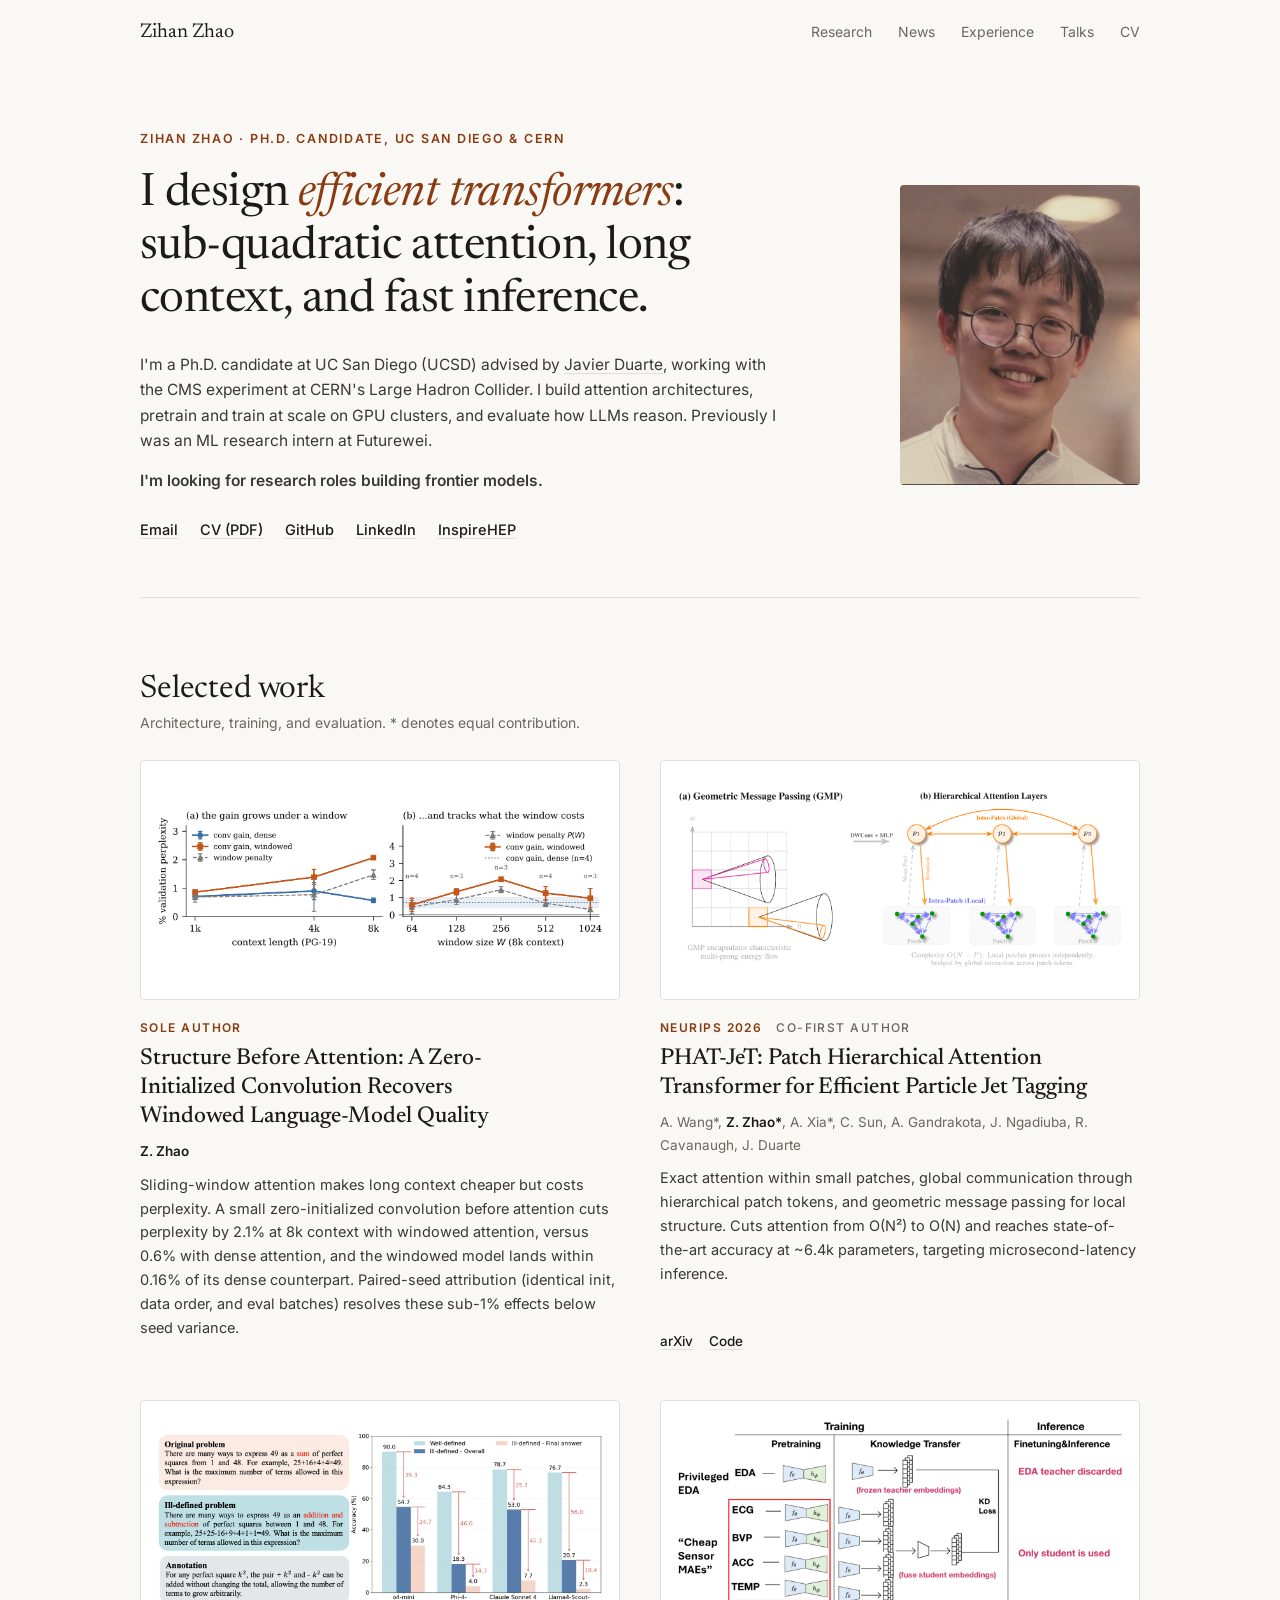
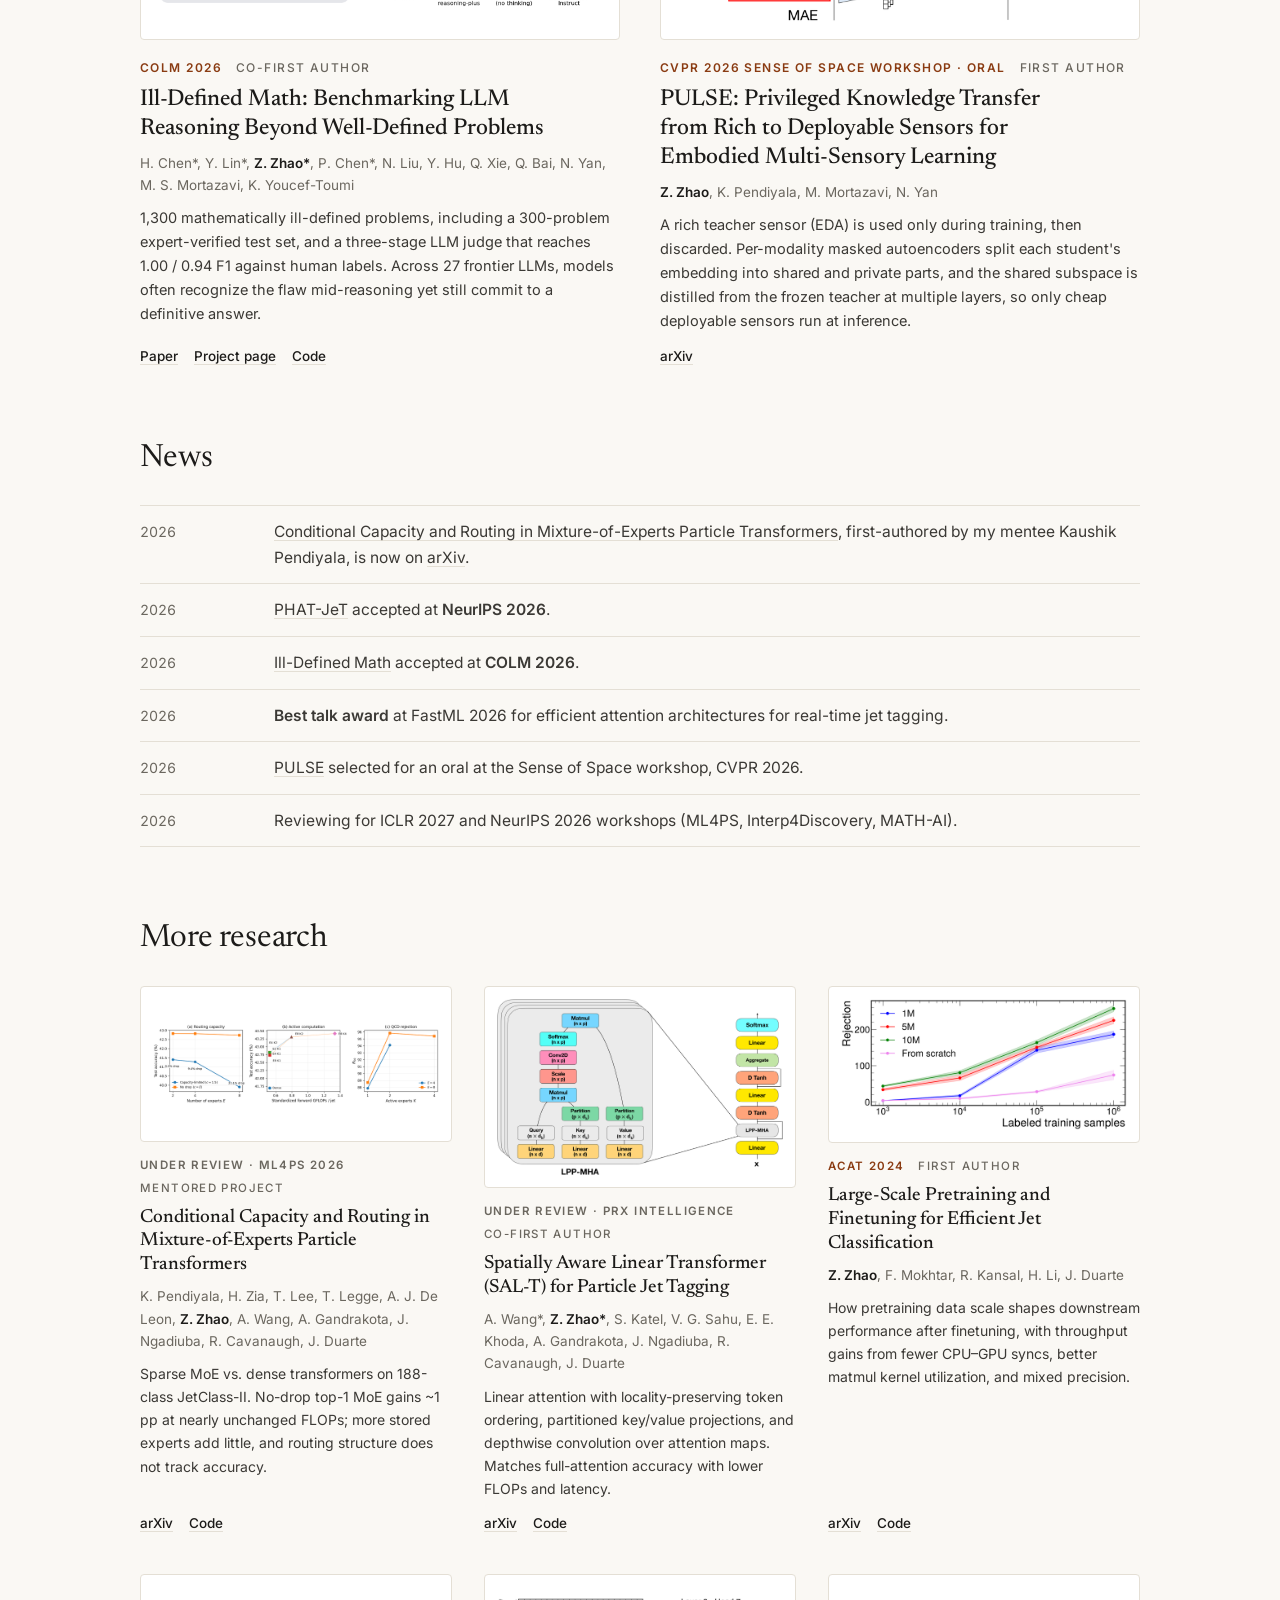
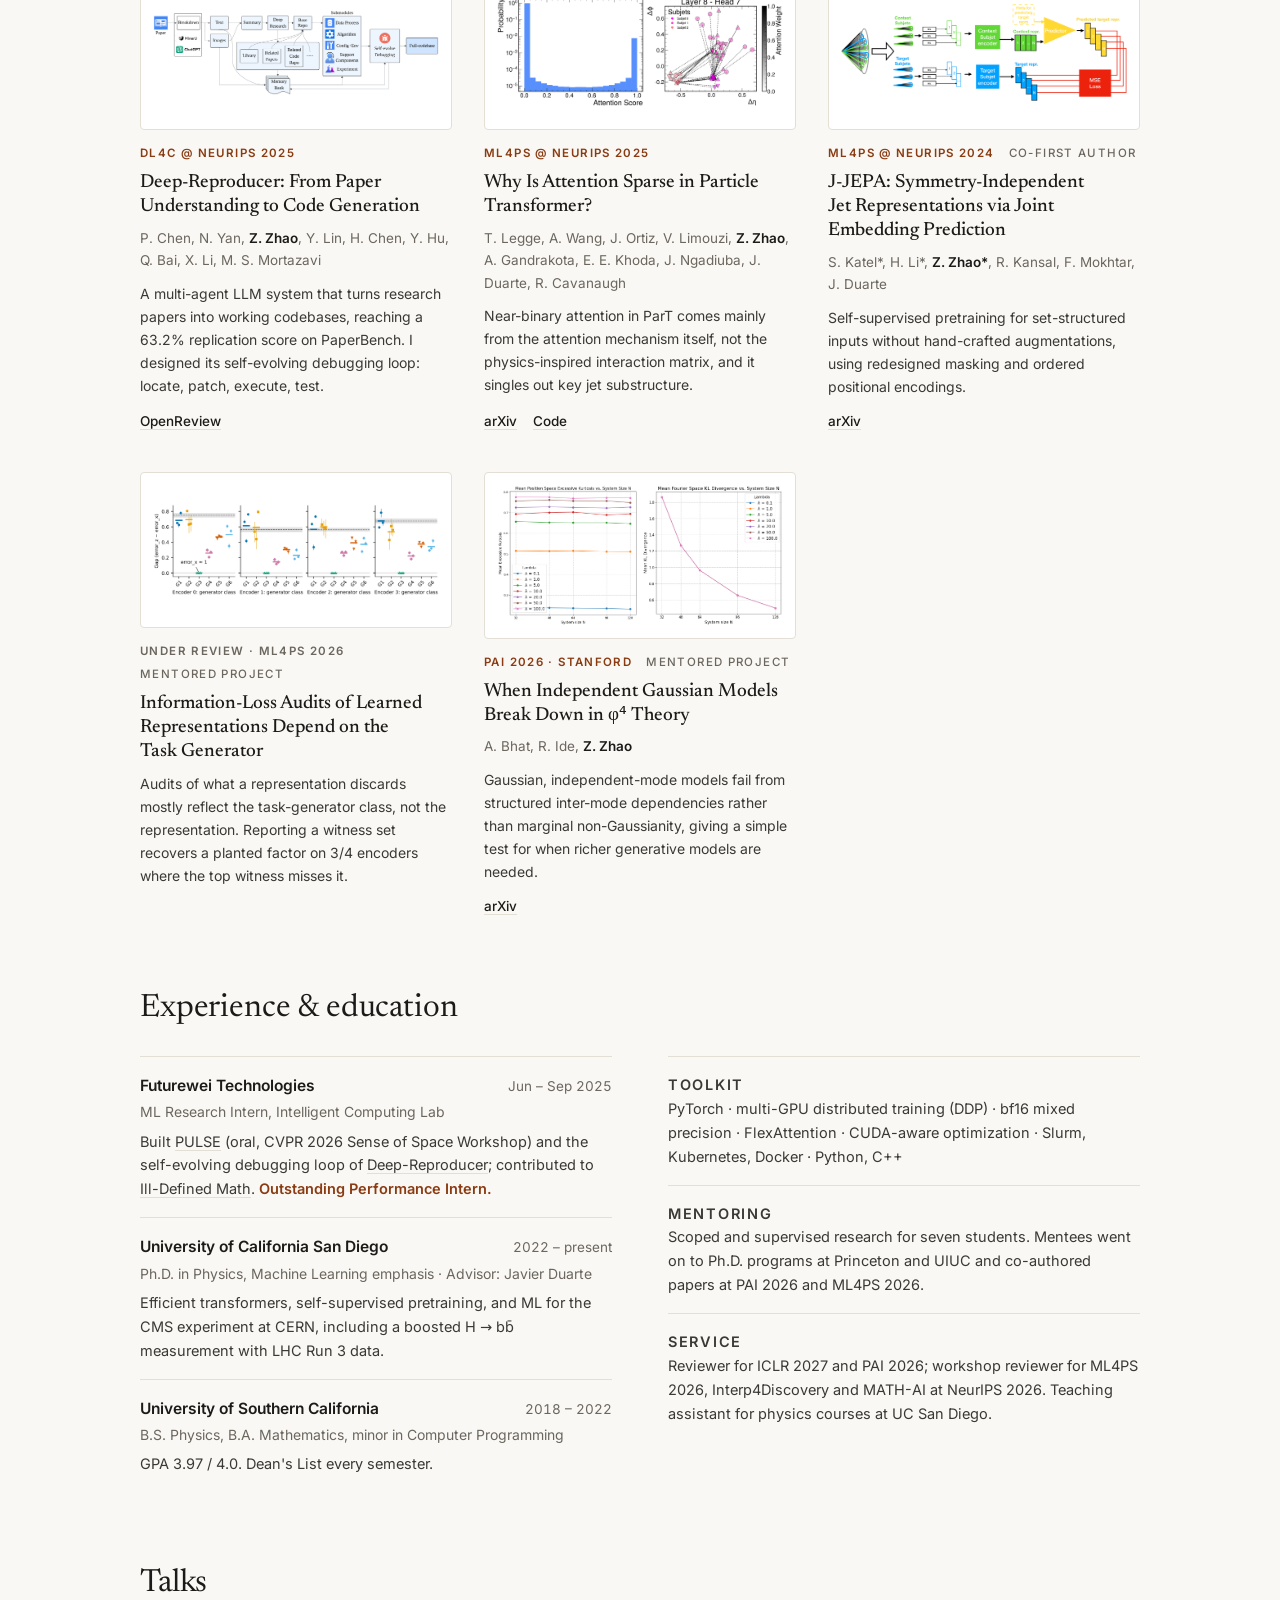
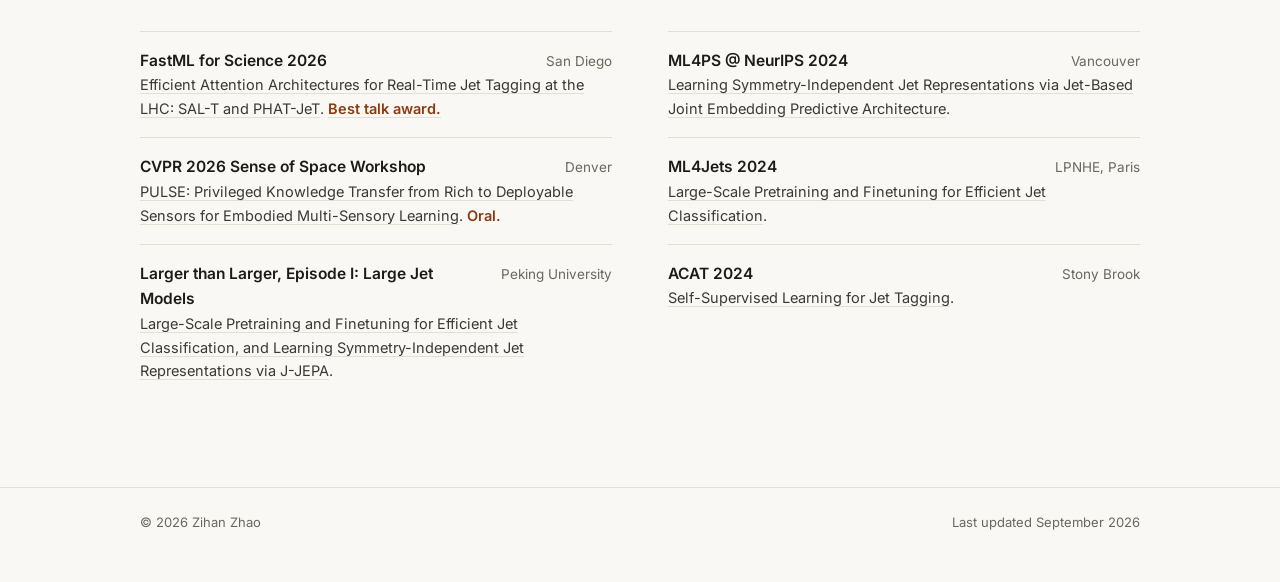
==== index.html @ b2d38137 "MoE paper: add arXiv 2610.02701, authors, code; add news item The MoE Particle Transformer paper is " ====
<!doctype html>
<html lang="en">
<head>
  <meta charset="utf-8">
  <meta name="viewport" content="width=device-width, initial-scale=1">
  <title>Zihan Zhao · UC San Diego (UCSD) · Efficient Transformers</title>
  <meta name="description" content="Zihan Zhao, Ph.D. candidate at UC San Diego (UCSD) and CERN, designs efficient transformers: sub-quadratic attention, long-context language models, and fast inference.">
  <meta name="author" content="Zihan Zhao">
  <link rel="canonical" href="https://javierzhao.github.io/">
  <meta property="og:type" content="profile">
  <meta property="og:url" content="https://javierzhao.github.io/">
  <meta property="og:image" content="https://javierzhao.github.io/assets/img/photo.jpg">
  <meta property="og:title" content="Zihan Zhao · UC San Diego (UCSD) · Efficient Transformers">
  <meta property="og:description" content="Ph.D. candidate at UC San Diego and CERN. Sub-quadratic attention, long-context language modeling, latency-aware inference, and LLM evaluation.">
  <meta name="theme-color" content="#faf8f4">
  <link rel="icon" href="favicon.svg" type="image/svg+xml">
  <link rel="preload" href="assets/fonts/newsreader-normal-400-latin.woff2" as="font" type="font/woff2" crossorigin>
  <link rel="preload" href="assets/fonts/inter-normal-400-latin.woff2" as="font" type="font/woff2" crossorigin>
  <link rel="stylesheet" href="assets/css/style.css">
  <script type="application/ld+json">
  {
    "@context": "https://schema.org",
    "@type": "Person",
    "name": "Zihan Zhao",
    "url": "https://javierzhao.github.io/",
    "image": "https://javierzhao.github.io/assets/img/photo.jpg",
    "jobTitle": "Ph.D. Candidate",
    "affiliation": [{"@type": "CollegeOrUniversity", "name": "University of California San Diego", "alternateName": "UCSD"}, {"@type": "Organization", "name": "CERN"}],
    "alumniOf": {"@type": "CollegeOrUniversity", "name": "University of Southern California"},
    "email": "mailto:zihanzhao0117@gmail.com",
    "knowsAbout": ["Efficient transformers", "Sub-quadratic attention", "Long-context language models", "Mixture of experts", "LLM evaluation", "Self-supervised learning"],
    "sameAs": ["https://scholar.google.com/citations?user=tXQZ5MwAAAAJ", "https://github.com/JavierZhao", "https://www.linkedin.com/in/zihan-zhao-194b83223/", "https://inspirehep.net/authors/2860295"]
  }
  </script>
</head>
<body>

<header class="nav">
  <div class="wrap">
    <a class="brand" href="#top">Zihan Zhao</a>
    <nav aria-label="Sections">
      <ul>
        <li><a href="#research">Research</a></li>
        <li class="optional"><a href="#news">News</a></li>
        <li class="optional"><a href="#experience">Experience</a></li>
        <li><a href="#talks">Talks</a></li>
        <li><a href="assets/Zihan_Zhao_CV.pdf">CV</a></li>
      </ul>
    </nav>
  </div>
</header>

<main id="top" class="wrap">

  <section class="hero">
    <div>
      <h1 class="kicker">Zihan Zhao · Ph.D. Candidate, UC San Diego &amp; CERN</h1>
      <p class="thesis">I design <em>efficient transformers</em>: sub-quadratic attention, long context, and fast inference.</p>
      <p>I'm a Ph.D. candidate at UC San Diego (UCSD) advised by <a href="https://jduarte.physics.ucsd.edu/">Javier Duarte</a>, working with the CMS experiment at CERN's Large Hadron Collider. I build attention architectures, pretrain and train at scale on GPU clusters, and evaluate how LLMs reason. Previously I was an ML research intern at Futurewei.</p>
      <p><strong>I'm looking for research roles building frontier models.</strong></p>
      <div class="links">
        <a href="mailto:zihanzhao0117@gmail.com">Email</a>
        <a href="assets/Zihan_Zhao_CV.pdf">CV (PDF)</a>
        <a href="https://github.com/JavierZhao">GitHub</a>
        <a href="https://www.linkedin.com/in/zihan-zhao-194b83223/">LinkedIn</a>
        <a href="https://inspirehep.net/authors/2860295">InspireHEP</a>
      </div>
    </div>
    <div class="photo">ZZ<img src="assets/img/photo.jpg" alt="Zihan Zhao" width="240" height="300" onerror="this.remove()"></div>
  </section>

  <section id="research">
    <h2>Selected work<small>Architecture, training, and evaluation. * denotes equal contribution.</small></h2>
    <div class="grid grid--2">

      <article class="card" id="lclm">
        <div class="fig"><img src="assets/figs/lclm.png" alt="Two panels: the convolution's perplexity gain grows with context length under windowed attention, and tracks the window penalty across window sizes at 8k context." loading="lazy"></div>
        <div class="meta"><span class="venue">Sole author</span></div>
        <h3>Structure Before Attention: A Zero-Initialized Convolution Recovers Windowed Language-Model Quality</h3>
        <p class="authors"><b>Z. Zhao</b></p>
        <p class="sum">Sliding-window attention makes long context cheaper but costs perplexity. A small zero-initialized convolution before attention cuts perplexity by 2.1% at 8k context with windowed attention, versus 0.6% with dense attention, and the windowed model lands within 0.16% of its dense counterpart. Paired-seed attribution (identical init, data order, and eval batches) resolves these sub-1% effects below seed variance.</p>
      </article>

      <article class="card" id="phatjet">
        <div class="fig"><img src="assets/figs/phatjet.png" alt="PHAT-JeT: geometric message passing on the detector grid, and hierarchical attention with local attention inside patches and global attention across patch tokens." loading="lazy"></div>
        <div class="meta"><span class="venue">NeurIPS 2026</span><span class="role">Co-first author</span></div>
        <h3><a href="https://arxiv.org/abs/2605.21789">PHAT-JeT: Patch Hierarchical Attention Transformer for Efficient Particle Jet Tagging</a></h3>
        <p class="authors">A. Wang*, <b>Z. Zhao*</b>, A. Xia*, C. Sun, A. Gandrakota, J. Ngadiuba, R. Cavanaugh, J. Duarte</p>
        <p class="sum">Exact attention within small patches, global communication through hierarchical patch tokens, and geometric message passing for local structure. Cuts attention from O(N²) to O(N) and reaches state-of-the-art accuracy at ~6.4k parameters, targeting microsecond-latency inference.</p>
        <div class="plinks"><a href="https://arxiv.org/abs/2605.21789">arXiv</a><a href="https://github.com/aaronw5/PHAT-JeT">Code</a></div>
      </article>

      <article class="card" id="idm">
        <div class="fig"><img src="assets/figs/idm.png" alt="Example ill-defined problem next to a bar chart showing accuracy drops from well-defined to ill-defined problems for four LLMs." loading="lazy"></div>
        <div class="meta"><span class="venue">COLM 2026</span><span class="role">Co-first author</span></div>
        <h3><a href="https://openreview.net/forum?id=qgZtkgTwrJ">Ill-Defined Math: Benchmarking LLM Reasoning Beyond Well-Defined Problems</a></h3>
        <p class="authors">H. Chen*, Y. Lin*, <b>Z. Zhao*</b>, P. Chen*, N. Liu, Y. Hu, Q. Xie, Q. Bai, N. Yan, M. S. Mortazavi, K. Youcef-Toumi</p>
        <p class="sum">1,300 mathematically ill-defined problems, including a 300-problem expert-verified test set, and a three-stage LLM judge that reaches 1.00 / 0.94 F1 against human labels. Across 27 frontier LLMs, models often recognize the flaw mid-reasoning yet still commit to a definitive answer.</p>
        <div class="plinks"><a href="https://openreview.net/forum?id=qgZtkgTwrJ">Paper</a><a href="https://idmath.github.io">Project page</a><a href="https://github.com/IDMath/IDM">Code</a></div>
      </article>

      <article class="card" id="pulse">
        <div class="fig"><img src="assets/figs/pulse.png" alt="PULSE framework: a privileged EDA teacher is used during pretraining and knowledge transfer, then discarded so only cheap sensor students run at inference." loading="lazy"></div>
        <div class="meta"><span class="venue">CVPR 2026 Sense of Space Workshop · Oral</span><span class="role">First author</span></div>
        <h3><a href="https://arxiv.org/abs/2510.24058">PULSE: Privileged Knowledge Transfer from Rich to Deployable Sensors for Embodied Multi-Sensory Learning</a></h3>
        <p class="authors"><b>Z. Zhao</b>, K. Pendiyala, M. Mortazavi, N. Yan</p>
        <p class="sum">A rich teacher sensor (EDA) is used only during training, then discarded. Per-modality masked autoencoders split each student's embedding into shared and private parts, and the shared subspace is distilled from the frozen teacher at multiple layers, so only cheap deployable sensors run at inference.</p>
        <div class="plinks"><a href="https://arxiv.org/abs/2510.24058">arXiv</a></div>
      </article>

    </div>
  </section>

  <section id="news">
    <h2>News</h2>
    <ul class="news">
      <li><time>2026</time><span><a href="#moe">Conditional Capacity and Routing in Mixture-of-Experts Particle Transformers</a>, first-authored by my mentee Kaushik Pendiyala, is now on <a href="https://arxiv.org/abs/2610.02701">arXiv</a>.</span></li>
      <li><time>2026</time><span><a href="#phatjet">PHAT-JeT</a> accepted at <strong>NeurIPS 2026</strong>.</span></li>
      <li><time>2026</time><span><a href="#idm">Ill-Defined Math</a> accepted at <strong>COLM 2026</strong>.</span></li>
      <li><time>2026</time><span><strong>Best talk award</strong> at FastML 2026 for efficient attention architectures for real-time jet tagging.</span></li>
      <li><time>2026</time><span><a href="#pulse">PULSE</a> selected for an oral at the Sense of Space workshop, CVPR 2026.</span></li>
      <li><time>2026</time><span>Reviewing for ICLR 2027 and NeurIPS 2026 workshops (ML4PS, Interp4Discovery, MATH-AI).</span></li>
    </ul>
  </section>

  <section id="more">
    <h2>More research</h2>
    <div class="grid grid--3">

      <article class="card" id="moe">
        <div class="fig"><img src="assets/figs/moe.png" alt="Three panels: accuracy vs number of experts under capacity limits, accuracy vs forward GFLOPs, and QCD rejection vs active experts." loading="lazy"></div>
        <div class="meta"><span class="venue venue--review">Under review · ML4PS 2026</span><span class="role">Mentored project</span></div>
        <h3><a href="https://arxiv.org/abs/2610.02701">Conditional Capacity and Routing in Mixture-of-Experts Particle Transformers</a></h3>
        <p class="authors">K. Pendiyala, H. Zia, T. Lee, T. Legge, A. J. De Leon, <b>Z. Zhao</b>, A. Wang, A. Gandrakota, J. Ngadiuba, R. Cavanaugh, J. Duarte</p>
        <p class="sum">Sparse MoE vs. dense transformers on 188-class JetClass-II. No-drop top-1 MoE gains ~1 pp at nearly unchanged FLOPs; more stored experts add little, and routing structure does not track accuracy.</p>
        <div class="plinks"><a href="https://arxiv.org/abs/2610.02701">arXiv</a><a href="https://github.com/kpendiyala/MPT">Code</a></div>
      </article>

      <article class="card" id="salt">
        <div class="fig"><img src="assets/figs/salt.png" alt="SAL-T architecture: the LPP-MHA attention module with partitioned key and value projections and a convolution over attention scores, inside the full model stack." loading="lazy"></div>
        <div class="meta"><span class="venue venue--review">Under review · PRX Intelligence</span><span class="role">Co-first author</span></div>
        <h3><a href="https://arxiv.org/abs/2510.23641">Spatially Aware Linear Transformer (SAL-T) for Particle Jet Tagging</a></h3>
        <p class="authors">A. Wang*, <b>Z. Zhao*</b>, S. Katel, V. G. Sahu, E. E. Khoda, A. Gandrakota, J. Ngadiuba, R. Cavanaugh, J. Duarte</p>
        <p class="sum">Linear attention with locality-preserving token ordering, partitioned key/value projections, and depthwise convolution over attention maps. Matches full-attention accuracy with lower FLOPs and latency.</p>
        <div class="plinks"><a href="https://arxiv.org/abs/2510.23641">arXiv</a><a href="https://github.com/aaronw5/SAL-T4HEP">Code</a></div>
      </article>

      <article class="card" id="pretrain">
        <div class="fig"><img src="assets/figs/pretrain.png" alt="Background rejection vs number of labeled training samples for models pretrained on 1M, 5M and 10M jets versus training from scratch." loading="lazy"></div>
        <div class="meta"><span class="venue">ACAT 2024</span><span class="role">First author</span></div>
        <h3><a href="https://arxiv.org/abs/2408.09343">Large-Scale Pretraining and Finetuning for Efficient Jet Classification</a></h3>
        <p class="authors"><b>Z. Zhao</b>, F. Mokhtar, R. Kansal, H. Li, J. Duarte</p>
        <p class="sum">How pretraining data scale shapes downstream performance after finetuning, with throughput gains from fewer CPU–GPU syncs, better matmul kernel utilization, and mixed precision.</p>
        <div class="plinks"><a href="https://arxiv.org/abs/2408.09343">arXiv</a><a href="https://github.com/JavierZhao/JetCLR/tree/JetClass">Code</a></div>
      </article>

      <article class="card" id="deeprepro">
        <div class="fig"><img src="assets/figs/deeprepro.png" alt="Deep-Reproducer pipeline: paper breakdown, deep research over text, images, papers and code repos, a memory bank, modular code generation, and self-evolving debugging." loading="lazy"></div>
        <div class="meta"><span class="venue">DL4C @ NeurIPS 2025</span></div>
        <h3><a href="https://openreview.net/forum?id=zw2DpSxnXn">Deep-Reproducer: From Paper Understanding to Code Generation</a></h3>
        <p class="authors">P. Chen, N. Yan, <b>Z. Zhao</b>, Y. Lin, H. Chen, Y. Hu, Q. Bai, X. Li, M. S. Mortazavi</p>
        <p class="sum">A multi-agent LLM system that turns research papers into working codebases, reaching a 63.2% replication score on PaperBench. I designed its self-evolving debugging loop: locate, patch, execute, test.</p>
        <div class="plinks"><a href="https://openreview.net/forum?id=zw2DpSxnXn">OpenReview</a></div>
      </article>

      <article class="card" id="sparse">
        <div class="fig"><img src="assets/figs/sparse.png" alt="Histogram of Particle Transformer attention scores concentrated near 0 and 1, and an attention map in the eta-phi plane." loading="lazy"></div>
        <div class="meta"><span class="venue">ML4PS @ NeurIPS 2025</span></div>
        <h3><a href="https://arxiv.org/abs/2512.00210">Why Is Attention Sparse in Particle Transformer?</a></h3>
        <p class="authors">T. Legge, A. Wang, J. Ortiz, V. Limouzi, <b>Z. Zhao</b>, A. Gandrakota, E. E. Khoda, J. Ngadiuba, J. Duarte, R. Cavanaugh</p>
        <p class="sum">Near-binary attention in ParT comes mainly from the attention mechanism itself, not the physics-inspired interaction matrix, and it singles out key jet substructure.</p>
        <div class="plinks"><a href="https://arxiv.org/abs/2512.00210">arXiv</a><a href="https://github.com/aaronw5/Interpreting-Particle-Transformers">Code</a></div>
      </article>

      <article class="card" id="jjepa">
        <div class="fig"><img src="assets/figs/jjepa.png" alt="J-JEPA architecture: context and target subjets, a context encoder and target encoder, and a predictor trained with an MSE loss in representation space." loading="lazy"></div>
        <div class="meta"><span class="venue">ML4PS @ NeurIPS 2024</span><span class="role">Co-first author</span></div>
        <h3><a href="https://arxiv.org/abs/2412.05333">J-JEPA: Symmetry-Independent Jet Representations via Joint Embedding Prediction</a></h3>
        <p class="authors">S. Katel*, H. Li*, <b>Z. Zhao*</b>, R. Kansal, F. Mokhtar, J. Duarte</p>
        <p class="sum">Self-supervised pretraining for set-structured inputs without hand-crafted augmentations, using redesigned masking and ordered positional encodings.</p>
        <div class="plinks"><a href="https://arxiv.org/abs/2412.05333">arXiv</a></div>
      </article>

      <article class="card" id="audit">
        <div class="fig"><img src="assets/figs/audit.png" alt="Gap between representation and raw-input error by task-generator class, for four encoders." loading="lazy"></div>
        <div class="meta"><span class="venue venue--review">Under review · ML4PS 2026</span><span class="role">Mentored project</span></div>
        <h3>Information-Loss Audits of Learned Representations Depend on the Task Generator</h3>
        <p class="sum">Audits of what a representation discards mostly reflect the task-generator class, not the representation. Reporting a witness set recovers a planted factor on 3/4 encoders where the top witness misses it.</p>
      </article>

      <article class="card" id="phi4">
        <div class="fig"><img src="assets/figs/phi4.png" alt="Position-space kurtosis and Fourier-space KL divergence versus system size for several coupling strengths." loading="lazy"></div>
        <div class="meta"><span class="venue">PAI 2026 · Stanford</span><span class="role">Mentored project</span></div>
        <h3><a href="https://arxiv.org/abs/2605.01145">When Independent Gaussian Models Break Down in φ⁴ Theory</a></h3>
        <p class="authors">A. Bhat, R. Ide, <b>Z. Zhao</b></p>
        <p class="sum">Gaussian, independent-mode models fail from structured inter-mode dependencies rather than marginal non-Gaussianity, giving a simple test for when richer generative models are needed.</p>
        <div class="plinks"><a href="https://arxiv.org/abs/2605.01145">arXiv</a></div>
      </article>

    </div>
  </section>

  <section id="experience">
    <h2>Experience &amp; education</h2>
    <div class="cols">
      <div>
        <div class="entry">
          <div class="head"><h4>Futurewei Technologies</h4><span class="when">Jun – Sep 2025</span></div>
          <div class="sub">ML Research Intern, Intelligent Computing Lab</div>
          <p>Built <a href="#pulse">PULSE</a> (oral, CVPR 2026 Sense of Space Workshop) and the self-evolving debugging loop of <a href="#deeprepro">Deep-Reproducer</a>; contributed to <a href="#idm">Ill-Defined Math</a>. <span class="award">Outstanding Performance Intern.</span></p>
        </div>
        <div class="entry">
          <div class="head"><h4>University of California San Diego</h4><span class="when">2022 – present</span></div>
          <div class="sub">Ph.D. in Physics, Machine Learning emphasis · Advisor: Javier Duarte</div>
          <p>Efficient transformers, self-supervised pretraining, and ML for the CMS experiment at CERN, including a boosted H → bb̄ measurement with LHC Run 3 data.</p>
        </div>
        <div class="entry">
          <div class="head"><h4>University of Southern California</h4><span class="when">2018 – 2022</span></div>
          <div class="sub">B.S. Physics, B.A. Mathematics, minor in Computer Programming</div>
          <p>GPA 3.97 / 4.0. Dean's List every semester.</p>
        </div>
      </div>
      <div>
        <div class="entry">
          <p class="subhead">Toolkit</p>
          <p>PyTorch · multi-GPU distributed training (DDP) · bf16 mixed precision · FlexAttention · CUDA-aware optimization · Slurm, Kubernetes, Docker · Python, C++</p>
        </div>
        <div class="entry">
          <p class="subhead">Mentoring</p>
          <p>Scoped and supervised research for seven students. Mentees went on to Ph.D. programs at Princeton and UIUC and co-authored papers at PAI 2026 and ML4PS 2026.</p>
        </div>
        <div class="entry">
          <p class="subhead">Service</p>
          <p>Reviewer for ICLR 2027 and PAI 2026; workshop reviewer for ML4PS 2026, Interp4Discovery and MATH-AI at NeurIPS 2026. Teaching assistant for physics courses at UC San Diego.</p>
        </div>
      </div>
    </div>
  </section>

  <section id="talks">
    <h2>Talks</h2>
    <div class="cols">
      <div>
        <div class="entry">
          <div class="head"><h4>FastML for Science 2026</h4><span class="when">San Diego</span></div>
          <p><a href="https://indico.cern.ch/event/1654479/contributions/7189014/">Efficient Attention Architectures for Real-Time Jet Tagging at the LHC: SAL-T and PHAT-JeT</a>. <a class="award" href="https://indico.cern.ch/event/1654479/contributions/7236005/attachments/3337338/5980142/FastML2026_Closing.pdf">Best talk award.</a></p>
        </div>
        <div class="entry">
          <div class="head"><h4>CVPR 2026 Sense of Space Workshop</h4><span class="when">Denver</span></div>
          <p><a href="https://sense-of-space.github.io/">PULSE: Privileged Knowledge Transfer from Rich to Deployable Sensors for Embodied Multi-Sensory Learning</a>. <span class="award">Oral.</span></p>
        </div>
        <div class="entry">
          <div class="head"><h4>Larger than Larger, Episode I: Large Jet Models</h4><span class="when">Peking University</span></div>
          <p><a href="https://indico.ihep.ac.cn/event/24761/contributions/177762/">Large-Scale Pretraining and Finetuning for Efficient Jet Classification, and Learning Symmetry-Independent Jet Representations via J-JEPA</a>.</p>
        </div>
      </div>
      <div>
        <div class="entry">
          <div class="head"><h4>ML4PS @ NeurIPS 2024</h4><span class="when">Vancouver</span></div>
          <p><a href="https://ml4physicalsciences.github.io/2024/">Learning Symmetry-Independent Jet Representations via Jet-Based Joint Embedding Predictive Architecture</a>.</p>
        </div>
        <div class="entry">
          <div class="head"><h4>ML4Jets 2024</h4><span class="when">LPNHE, Paris</span></div>
          <p><a href="https://indico.cern.ch/event/1386125/contributions/6139661/">Large-Scale Pretraining and Finetuning for Efficient Jet Classification</a>.</p>
        </div>
        <div class="entry">
          <div class="head"><h4>ACAT 2024</h4><span class="when">Stony Brook</span></div>
          <p><a href="https://indico.cern.ch/event/1330797/contributions/5796859/">Self-Supervised Learning for Jet Tagging</a>.</p>
        </div>
      </div>
    </div>
  </section>

</main>

<footer>
  <div class="wrap">
    <span>© 2026 Zihan Zhao</span>
    <span>Last updated September 2026</span>
  </div>
</footer>

<dialog class="lightbox" aria-label="Figure preview">
  <img alt="">
  <p></p>
</dialog>

<script>
  // Click a figure to view it full size; click anywhere or press Esc to close.
  const box = document.querySelector('dialog.lightbox');
  const boxImg = box.querySelector('img');
  const boxCap = box.querySelector('p');
  document.querySelectorAll('.fig img').forEach(img => {
    img.parentElement.addEventListener('click', () => {
      boxImg.src = img.src;
      boxImg.alt = img.alt;
      boxCap.textContent = img.closest('.card').querySelector('h3').textContent;
      box.showModal();
    });
  });
  box.addEventListener('click', () => box.close());
</script>
</body>
</html>
---- assets/css/style.css ----
@import url("../fonts/fonts.css");

:root {
  --paper: #faf8f4;
  --card: #ffffff;
  --ink: #1c1b19;
  --body: #3b3935;
  --muted: #6b675f;
  --line: #e4dfd5;
  --accent: #8a3b12;
  --serif: "Newsreader", Georgia, "Times New Roman", serif;
  --sans: "Inter", system-ui, -apple-system, "Segoe UI", sans-serif;
  --wrap: 1080px;
}

* { box-sizing: border-box; }
html { scroll-behavior: smooth; scroll-padding-top: 72px; }
body {
  margin: 0;
  background: var(--paper);
  color: var(--ink);
  font: 15.5px/1.65 var(--sans);
  -webkit-font-smoothing: antialiased;
  text-rendering: optimizeLegibility;
}
img { display: block; max-width: 100%; }
a {
  color: inherit;
  text-decoration: underline;
  text-decoration-color: var(--line);
  text-decoration-thickness: 1px;
  text-underline-offset: 3px;
  transition: color .15s, text-decoration-color .15s;
}
a:hover { color: var(--accent); text-decoration-color: var(--accent); }
:focus-visible { outline: 2px solid var(--accent); outline-offset: 3px; border-radius: 2px; }

.wrap { max-width: var(--wrap); margin: 0 auto; padding: 0 40px; }

/* Nav */
.nav {
  position: sticky; top: 0; z-index: 10;
  background: rgba(250, 248, 244, .9);
  backdrop-filter: saturate(1.2) blur(8px);
  -webkit-backdrop-filter: saturate(1.2) blur(8px);
  border-bottom: 1px solid transparent;
}
.nav .wrap { display: flex; justify-content: space-between; align-items: center; height: 64px; }
.nav .brand { font-family: var(--serif); font-size: 20px; text-decoration: none; }
.nav ul { display: flex; gap: 26px; list-style: none; margin: 0; padding: 0; font-size: 14px; }
.nav ul a { text-decoration: none; color: var(--muted); }
.nav ul a:hover { color: var(--accent); }

/* Hero */
.hero {
  display: grid; grid-template-columns: 1fr 240px; gap: 64px; align-items: center;
  padding: 64px 0 56px; border-bottom: 1px solid var(--line);
}
.kicker {
  font-size: 12.5px; font-weight: 600; letter-spacing: .14em; text-transform: uppercase;
  color: var(--accent); margin: 0 0 18px;
}
.hero .thesis {
  font-family: var(--serif); font-weight: 400; font-size: 46px; line-height: 1.16;
  letter-spacing: -.012em; margin: 0 0 24px; text-wrap: balance; color: var(--ink); max-width: none;
}
.hero .thesis em { color: var(--accent); }
.hero p { color: var(--body); max-width: 640px; margin: 0 0 14px; }
.links { display: flex; flex-wrap: wrap; gap: 8px 22px; margin-top: 24px; font-size: 14.5px; font-weight: 500; }
.photo {
  position: relative; width: 240px; aspect-ratio: 4 / 5; border-radius: 4px; overflow: hidden;
  background: linear-gradient(145deg, #ebe6dc, #d6cfc2);
  display: flex; align-items: center; justify-content: center;
  font-family: var(--serif); font-size: 56px; color: #a39b8d;
}
.photo img { position: absolute; inset: 0; width: 100%; height: 100%; object-fit: cover; }

/* Sections */
section { padding: 8px 0 0; }
h2 {
  font-family: var(--serif); font-weight: 400; font-size: 32px; line-height: 1.2;
  margin: 64px 0 28px; letter-spacing: -.005em;
}
h2 small {
  display: block; font-family: var(--sans); font-size: 14px; color: var(--muted);
  letter-spacing: 0; margin-top: 6px;
}

/* News */
.news { list-style: none; margin: 0; padding: 0; border-top: 1px solid var(--line); }
.news li {
  display: grid; grid-template-columns: 110px 1fr; gap: 24px;
  padding: 13px 0; border-bottom: 1px solid var(--line); color: var(--body);
}
.news time { color: var(--muted); font-size: 14px; font-variant-numeric: tabular-nums; padding-top: 1px; }

/* Cards */
.grid { display: grid; gap: 48px 40px; }
.grid--2 { grid-template-columns: repeat(2, 1fr); }
.grid--3 { grid-template-columns: repeat(3, 1fr); gap: 40px 32px; }

.card { display: flex; flex-direction: column; }
.fig {
  background: var(--card); border: 1px solid var(--line); border-radius: 4px;
  aspect-ratio: 2 / 1; padding: 16px;
  display: flex; align-items: center; justify-content: center;
  cursor: zoom-in; transition: border-color .15s, box-shadow .15s;
}
.fig:hover { border-color: #cfc7b8; box-shadow: 0 6px 24px -12px rgba(60, 45, 20, .25); }
.fig img { max-width: 100%; max-height: 100%; object-fit: contain; }
.fig--pending {
  cursor: default; color: var(--muted); font-size: 13px; letter-spacing: .08em; text-transform: uppercase;
  background: repeating-linear-gradient(135deg, #fff, #fff 10px, #fbf9f5 10px, #fbf9f5 20px);
}
.fig--pending:hover { border-color: var(--line); box-shadow: none; }

.meta {
  display: flex; flex-wrap: wrap; gap: 4px 14px; align-items: baseline;
  margin: 18px 0 8px; font-size: 12px; font-weight: 600; letter-spacing: .12em; text-transform: uppercase;
}
.venue { color: var(--accent); }
.venue--review { color: var(--muted); }
.role { color: var(--muted); font-weight: 500; }
.card h3 {
  font-family: var(--serif); font-weight: 500; font-size: 23px; line-height: 1.26;
  margin: 0 0 8px; text-wrap: balance;
}
.card h3 a { text-decoration: none; }
.card h3 a:hover { text-decoration: underline; text-decoration-color: var(--accent); }
.authors { font-size: 13.5px; color: var(--muted); margin: 0 0 10px; }
.authors b { color: var(--ink); font-weight: 600; }
.card p.sum { font-size: 14.5px; color: var(--body); margin: 0 0 12px; }
.card .plinks { display: flex; flex-wrap: wrap; gap: 4px 16px; font-size: 13.5px; font-weight: 500; margin-top: auto; }

.grid--3 .fig { padding: 12px; }
.grid--3 .meta { margin-top: 14px; font-size: 11.5px; }
.grid--3 h3 { font-size: 19px; text-wrap: pretty; }
.grid--3 p.sum { font-size: 14px; }

/* Two-column lists (experience, talks) */
.cols { display: grid; grid-template-columns: 1fr 1fr; gap: 0 56px; }
.entry { padding: 16px 0; border-top: 1px solid var(--line); }
.entry .head { display: flex; justify-content: space-between; gap: 16px; align-items: baseline; }
.entry h4 { font-size: 15.5px; font-weight: 600; margin: 0; }
.entry .when { font-size: 13.5px; color: var(--muted); white-space: nowrap; font-variant-numeric: tabular-nums; }
.entry .sub { color: var(--muted); font-size: 14px; margin: 2px 0 6px; }
.entry p { margin: 0; font-size: 14.5px; color: var(--body); }
.award { color: var(--accent); font-weight: 600; }
.subhead {
  font-size: 12px; font-weight: 600; letter-spacing: .12em; text-transform: uppercase; color: var(--muted);
  margin: 0 0 4px;
}

/* Footer */
footer { margin-top: 88px; border-top: 1px solid var(--line); }
footer .wrap { display: flex; justify-content: space-between; gap: 16px; padding-top: 24px; padding-bottom: 48px; font-size: 13px; color: var(--muted); }

/* Lightbox */
dialog.lightbox {
  border: 0; padding: 0; background: transparent; max-width: min(1400px, 94vw); max-height: 92vh;
}
dialog.lightbox:focus, dialog.lightbox:focus-visible { outline: none; }
dialog.lightbox::backdrop { background: rgba(28, 27, 25, .82); }
dialog.lightbox img { max-height: 84vh; width: auto; background: #fff; border-radius: 4px; padding: 16px; margin: 0 auto; }
dialog.lightbox p { color: #eee; text-align: center; font-size: 14px; margin: 12px 0 0; }

/* Responsive */
@media (max-width: 900px) {
  .grid--3 { grid-template-columns: repeat(2, 1fr); }
  .hero { grid-template-columns: 1fr 180px; gap: 40px; }
  .photo { width: 180px; }
  .hero .thesis { font-size: 38px; }
}
@media (max-width: 680px) {
  .wrap { padding: 0 20px; }
  .nav ul { gap: 16px; font-size: 13.5px; }
  .nav ul li.optional { display: none; }
  .hero { grid-template-columns: 1fr; gap: 28px; padding: 36px 0 44px; }
  .hero .photo { order: -1; width: 128px; }
  .hero .thesis { font-size: 31px; }
  h2 { font-size: 27px; margin-top: 52px; }
  .grid--2, .grid--3, .cols { grid-template-columns: 1fr; }
  .grid--2 { gap: 44px; }
  .news li { grid-template-columns: 1fr; gap: 2px; }
  footer .wrap { flex-direction: column; }
}
@media (prefers-reduced-motion: reduce) {
  html { scroll-behavior: auto; }
  * { transition: none !important; }
}
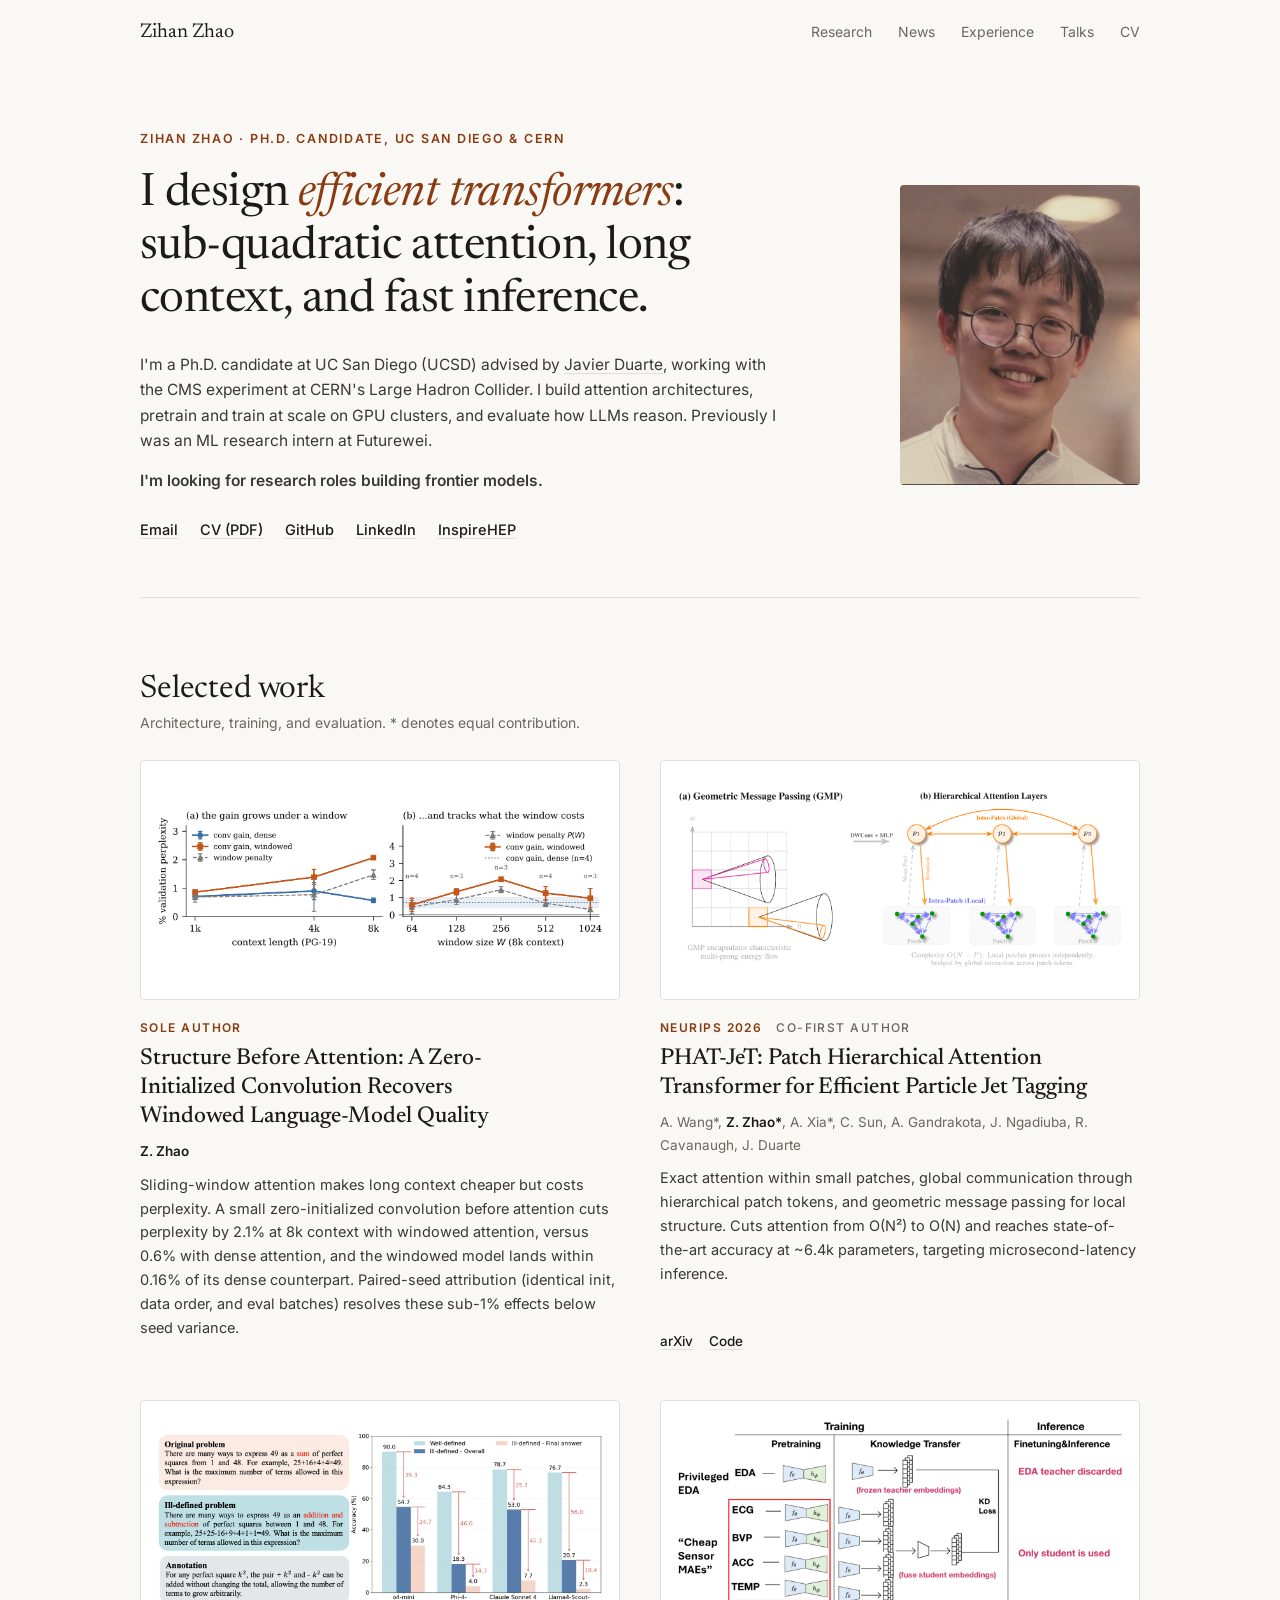
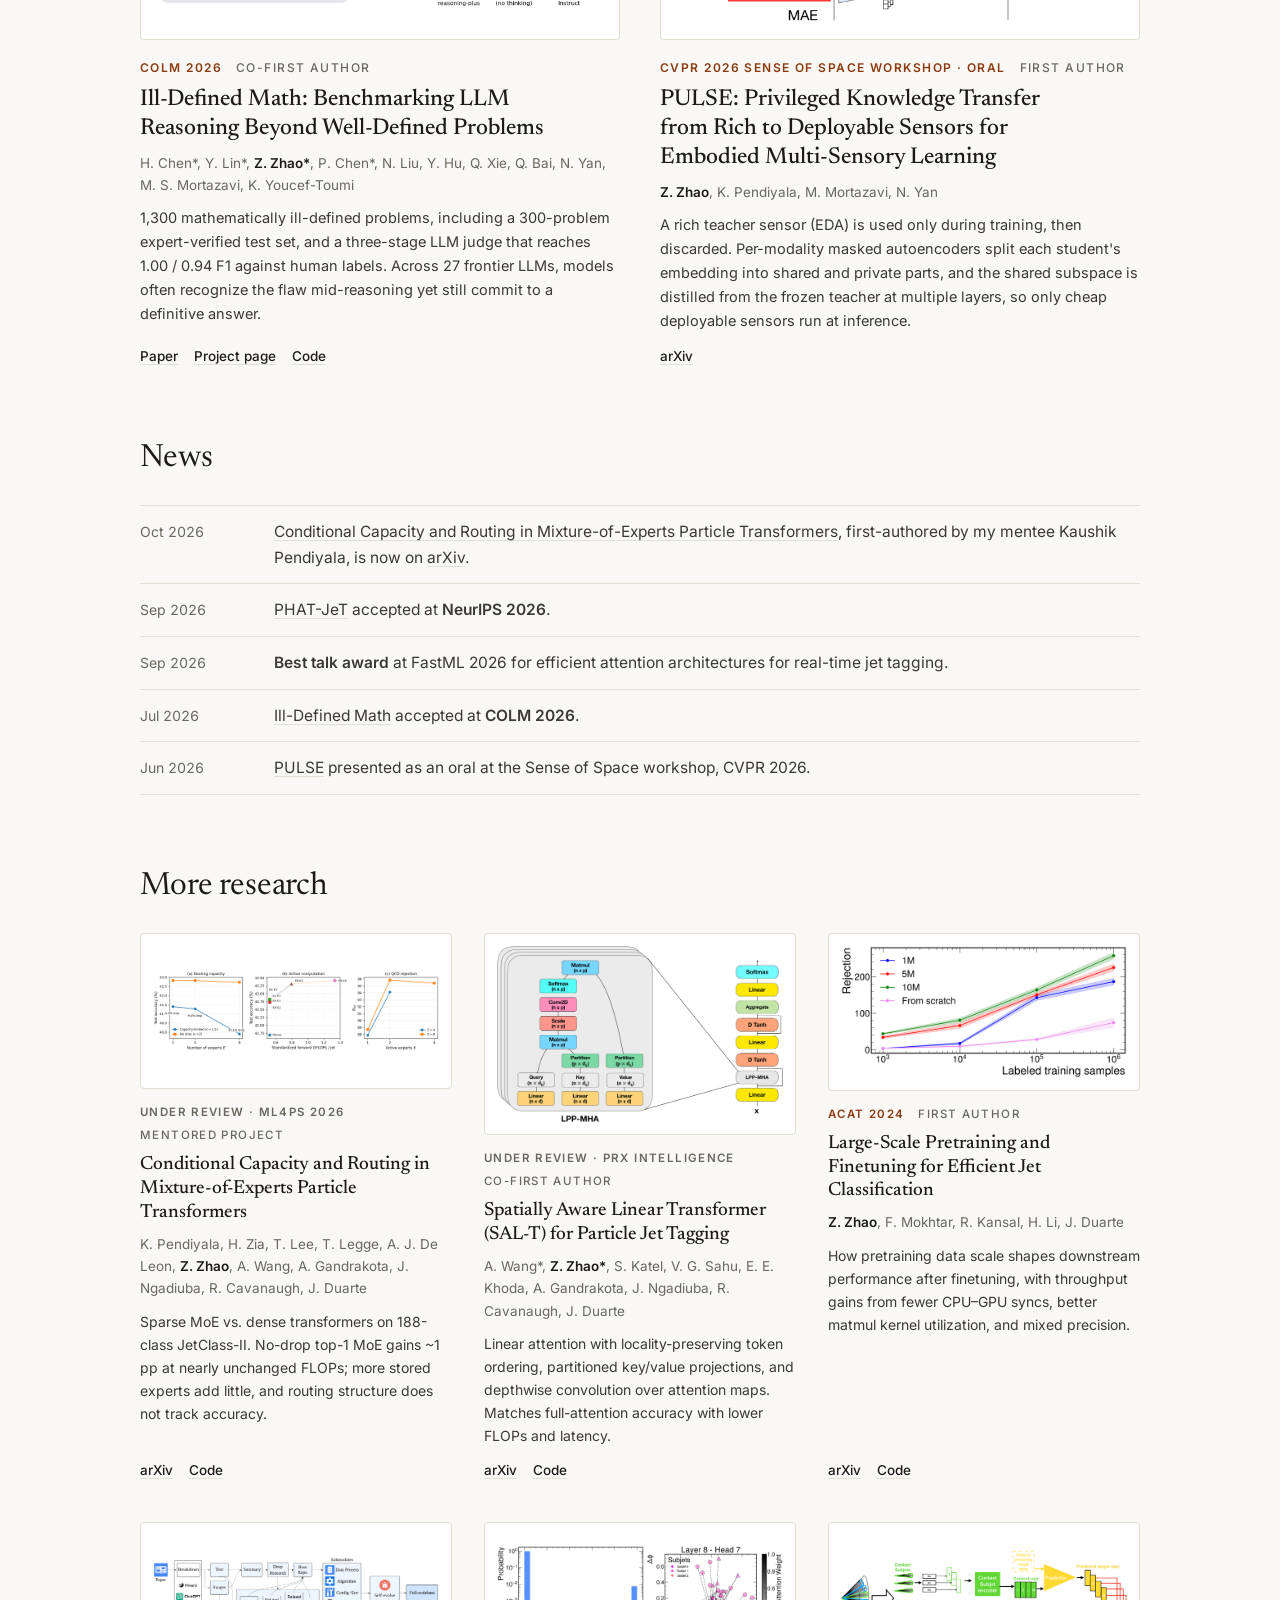
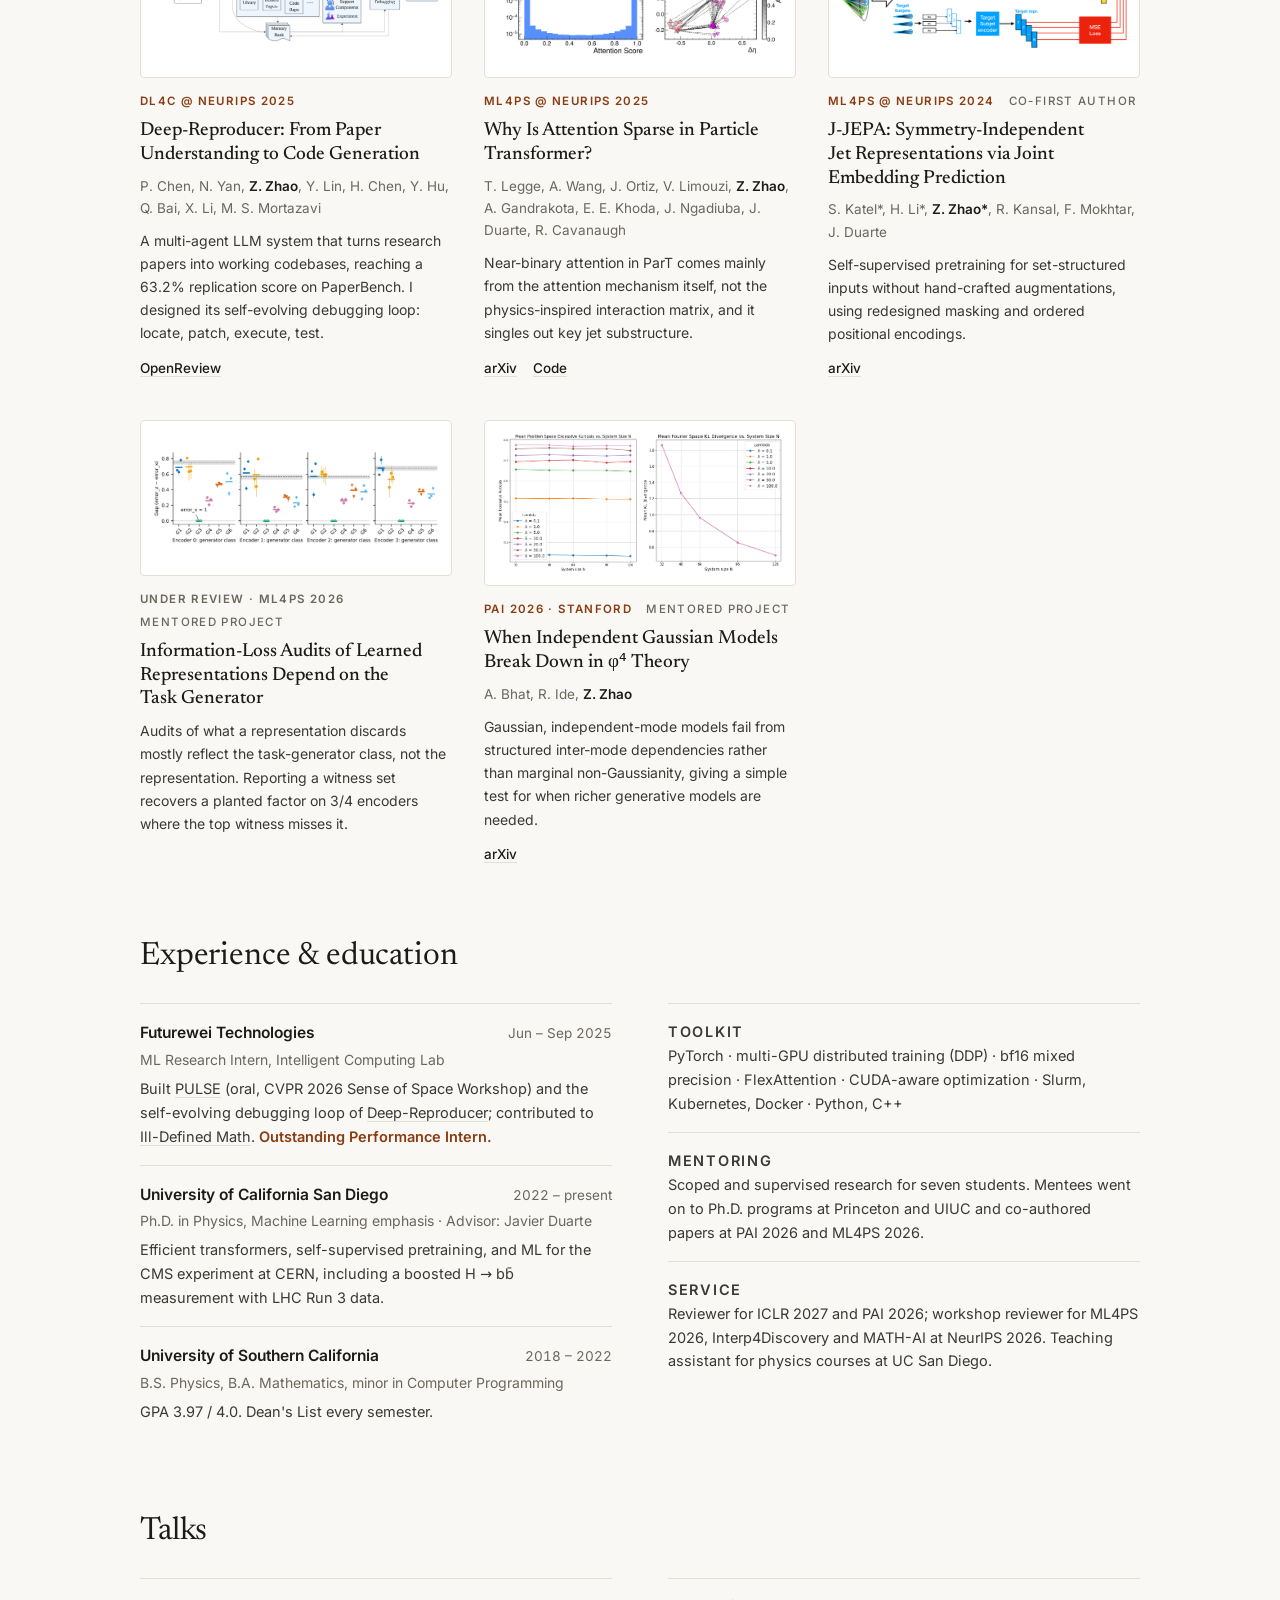
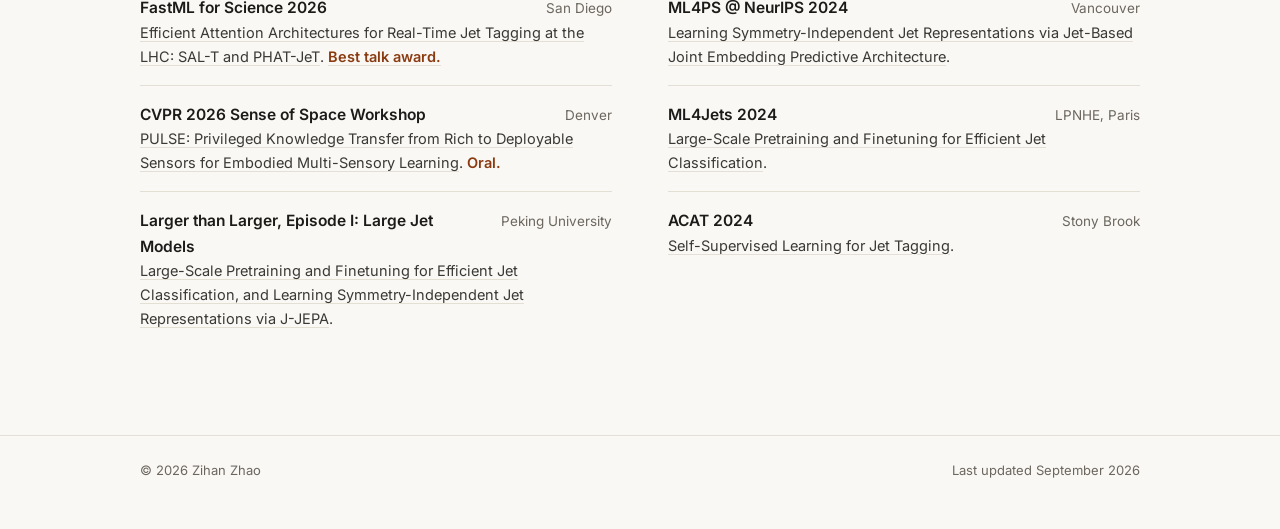
==== commit abd297c9: "News: add months, order newest first, drop reviewing item Co-Authored-By: Claude Opus 5.5 <noreply@a" ====
--- a/index.html
+++ b/index.html
@@ -114,12 +114,11 @@
   <section id="news">
     <h2>News</h2>
     <ul class="news">
-      <li><time>2026</time><span><a href="#moe">Conditional Capacity and Routing in Mixture-of-Experts Particle Transformers</a>, first-authored by my mentee Kaushik Pendiyala, is now on <a href="https://arxiv.org/abs/2610.02701">arXiv</a>.</span></li>
-      <li><time>2026</time><span><a href="#phatjet">PHAT-JeT</a> accepted at <strong>NeurIPS 2026</strong>.</span></li>
-      <li><time>2026</time><span><a href="#idm">Ill-Defined Math</a> accepted at <strong>COLM 2026</strong>.</span></li>
-      <li><time>2026</time><span><strong>Best talk award</strong> at FastML 2026 for efficient attention architectures for real-time jet tagging.</span></li>
-      <li><time>2026</time><span><a href="#pulse">PULSE</a> selected for an oral at the Sense of Space workshop, CVPR 2026.</span></li>
-      <li><time>2026</time><span>Reviewing for ICLR 2027 and NeurIPS 2026 workshops (ML4PS, Interp4Discovery, MATH-AI).</span></li>
+      <li><time datetime="2026-10">Oct 2026</time><span><a href="#moe">Conditional Capacity and Routing in Mixture-of-Experts Particle Transformers</a>, first-authored by my mentee Kaushik Pendiyala, is now on <a href="https://arxiv.org/abs/2610.02701">arXiv</a>.</span></li>
+      <li><time datetime="2026-09">Sep 2026</time><span><a href="#phatjet">PHAT-JeT</a> accepted at <strong>NeurIPS 2026</strong>.</span></li>
+      <li><time datetime="2026-09">Sep 2026</time><span><strong>Best talk award</strong> at FastML 2026 for efficient attention architectures for real-time jet tagging.</span></li>
+      <li><time datetime="2026-07">Jul 2026</time><span><a href="#idm">Ill-Defined Math</a> accepted at <strong>COLM 2026</strong>.</span></li>
+      <li><time datetime="2026-06-03">Jun 2026</time><span><a href="#pulse">PULSE</a> presented as an oral at the Sense of Space workshop, CVPR 2026.</span></li>
     </ul>
   </section>
 
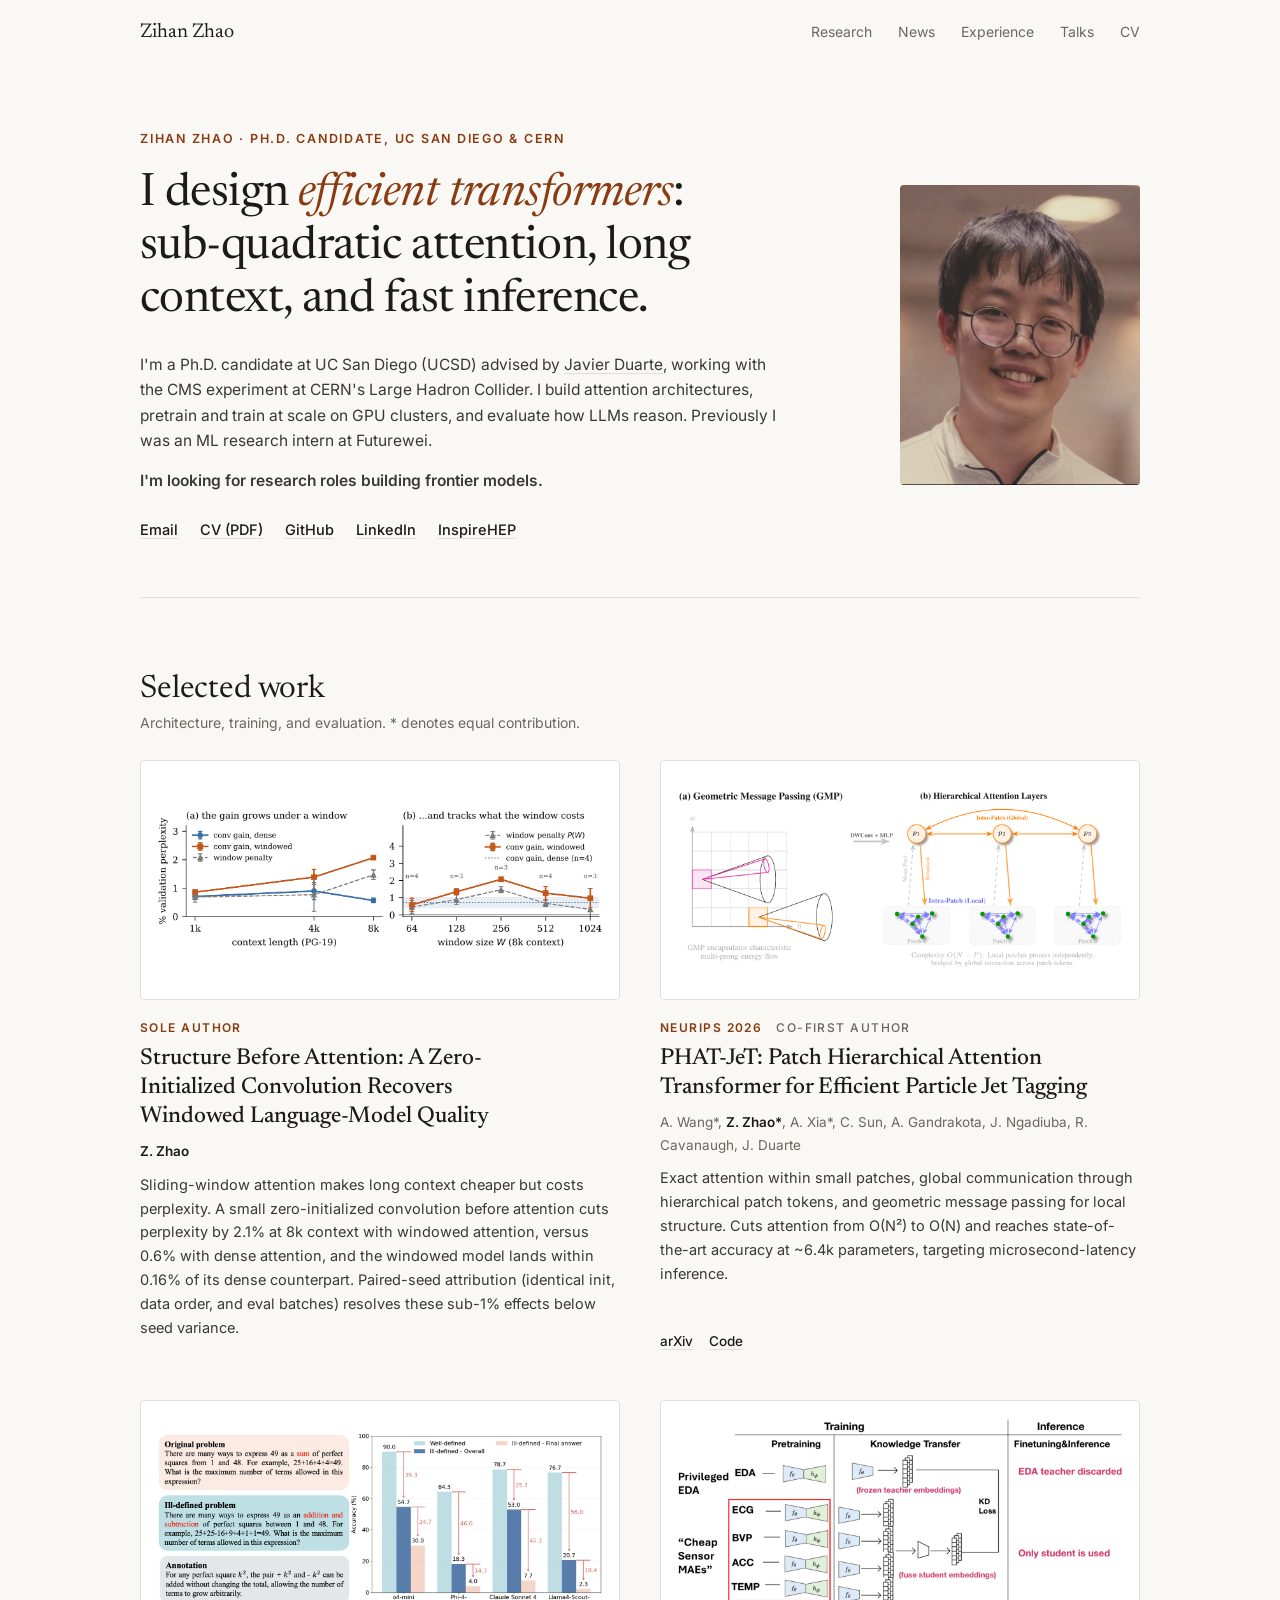
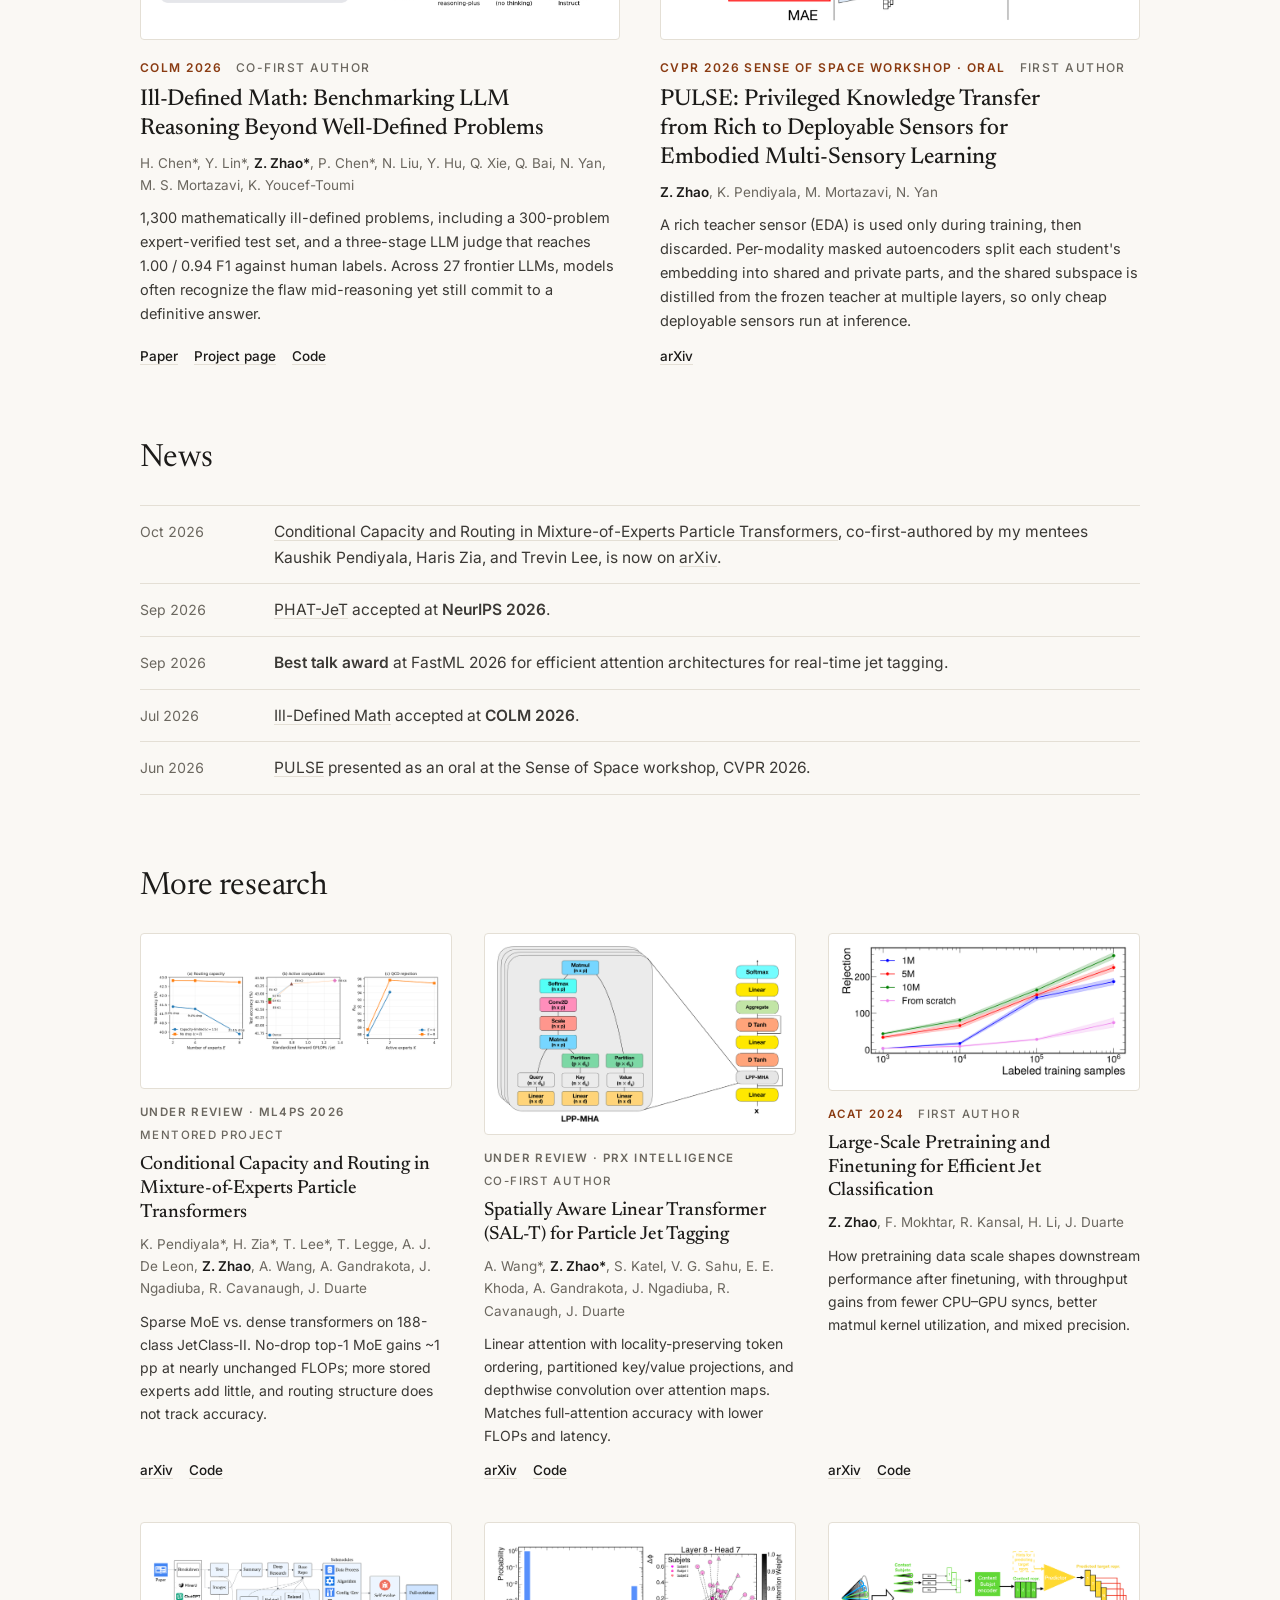
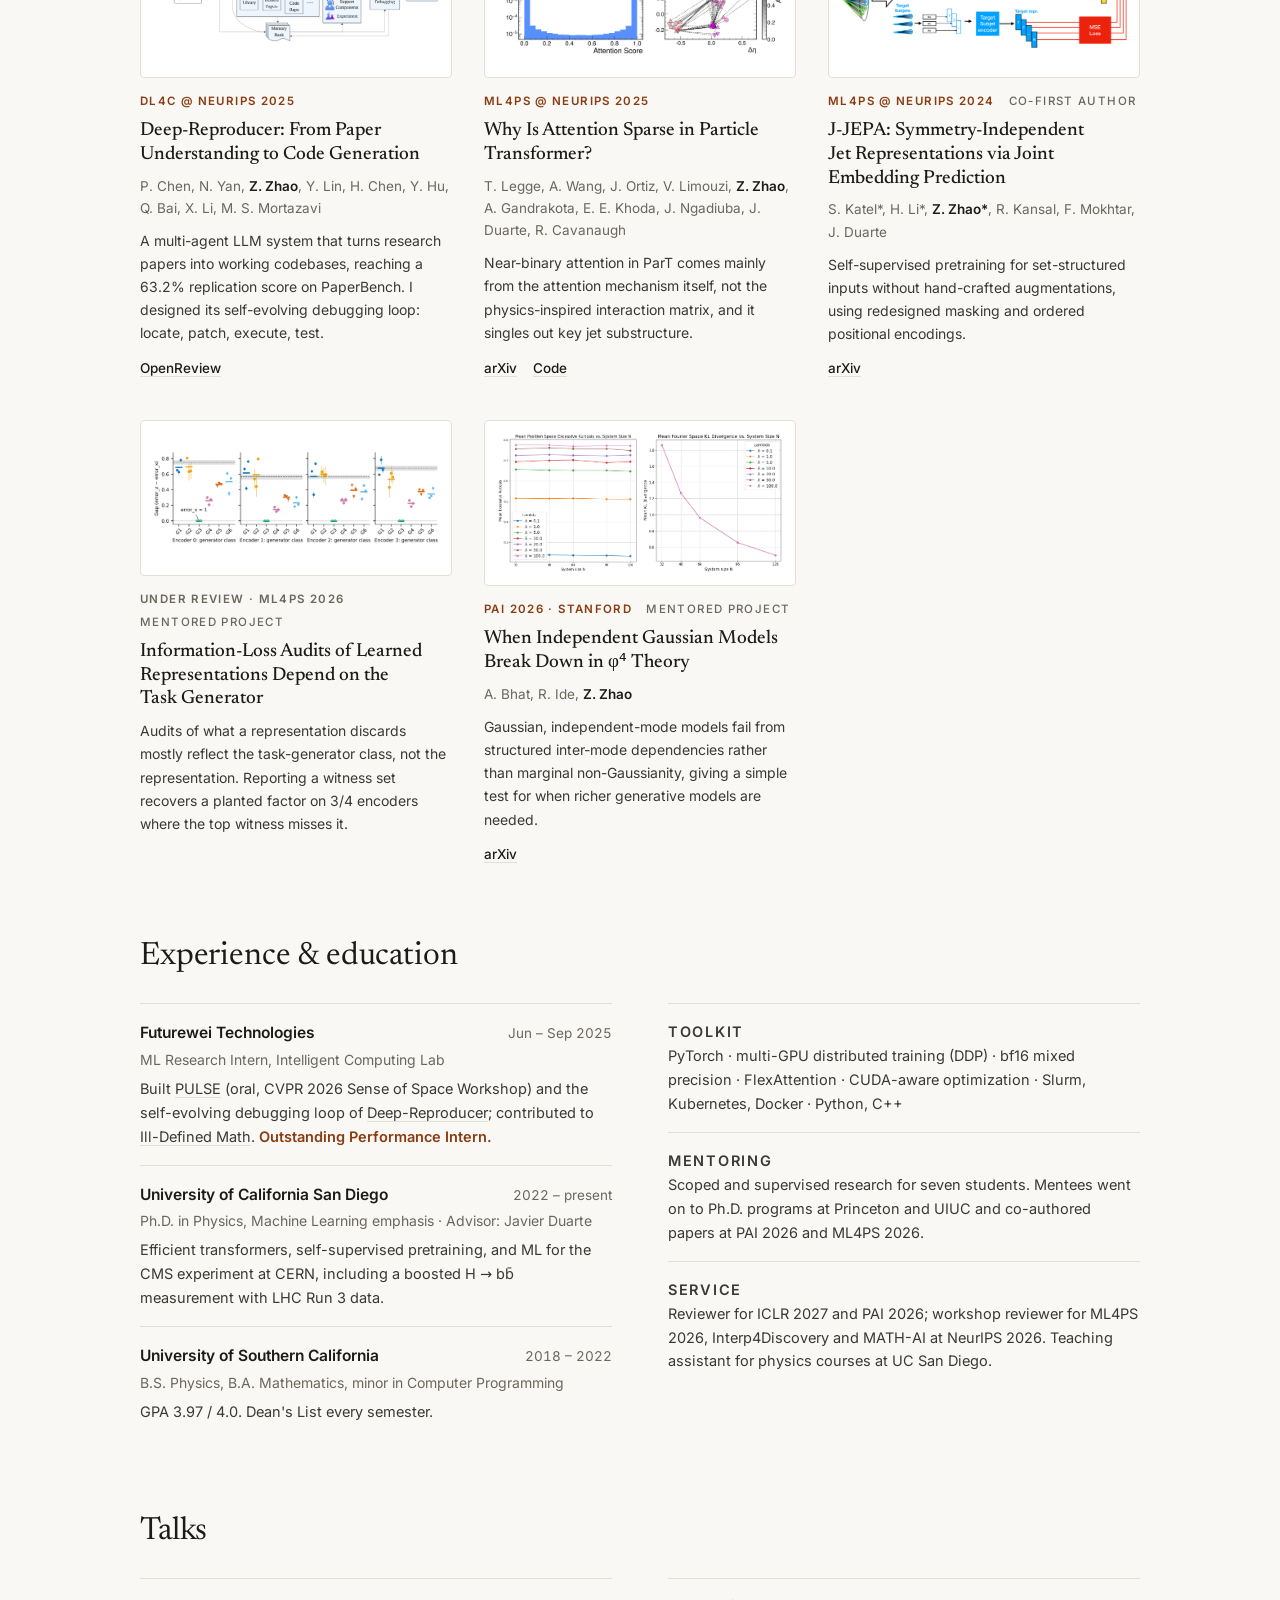
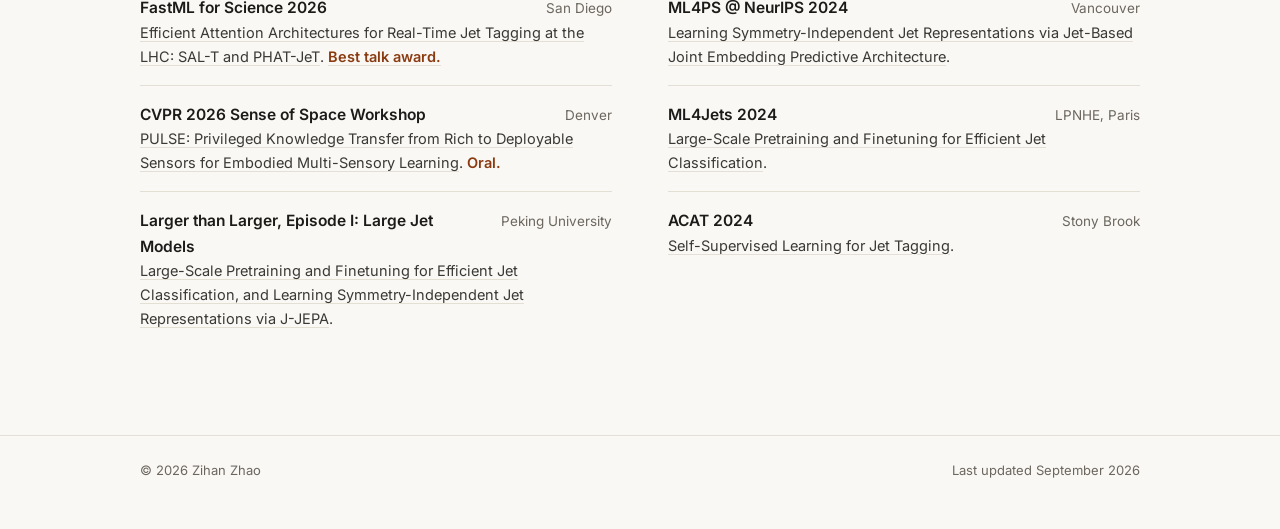
==== commit ba03b4b0: "MoE: credit the three co-first-authoring mentees Co-Authored-By: Claude Opus 5.5 <noreply@anthropic." ====
--- a/index.html
+++ b/index.html
@@ -114,7 +114,7 @@
   <section id="news">
     <h2>News</h2>
     <ul class="news">
-      <li><time datetime="2026-10">Oct 2026</time><span><a href="#moe">Conditional Capacity and Routing in Mixture-of-Experts Particle Transformers</a>, first-authored by my mentee Kaushik Pendiyala, is now on <a href="https://arxiv.org/abs/2610.02701">arXiv</a>.</span></li>
+      <li><time datetime="2026-10">Oct 2026</time><span><a href="#moe">Conditional Capacity and Routing in Mixture-of-Experts Particle Transformers</a>, co-first-authored by my mentees Kaushik Pendiyala, Haris Zia, and Trevin Lee, is now on <a href="https://arxiv.org/abs/2610.02701">arXiv</a>.</span></li>
       <li><time datetime="2026-09">Sep 2026</time><span><a href="#phatjet">PHAT-JeT</a> accepted at <strong>NeurIPS 2026</strong>.</span></li>
       <li><time datetime="2026-09">Sep 2026</time><span><strong>Best talk award</strong> at FastML 2026 for efficient attention architectures for real-time jet tagging.</span></li>
       <li><time datetime="2026-07">Jul 2026</time><span><a href="#idm">Ill-Defined Math</a> accepted at <strong>COLM 2026</strong>.</span></li>
@@ -130,7 +130,7 @@
         <div class="fig"><img src="assets/figs/moe.png" alt="Three panels: accuracy vs number of experts under capacity limits, accuracy vs forward GFLOPs, and QCD rejection vs active experts." loading="lazy"></div>
         <div class="meta"><span class="venue venue--review">Under review · ML4PS 2026</span><span class="role">Mentored project</span></div>
         <h3><a href="https://arxiv.org/abs/2610.02701">Conditional Capacity and Routing in Mixture-of-Experts Particle Transformers</a></h3>
-        <p class="authors">K. Pendiyala, H. Zia, T. Lee, T. Legge, A. J. De Leon, <b>Z. Zhao</b>, A. Wang, A. Gandrakota, J. Ngadiuba, R. Cavanaugh, J. Duarte</p>
+        <p class="authors">K. Pendiyala*, H. Zia*, T. Lee*, T. Legge, A. J. De Leon, <b>Z. Zhao</b>, A. Wang, A. Gandrakota, J. Ngadiuba, R. Cavanaugh, J. Duarte</p>
         <p class="sum">Sparse MoE vs. dense transformers on 188-class JetClass-II. No-drop top-1 MoE gains ~1 pp at nearly unchanged FLOPs; more stored experts add little, and routing structure does not track accuracy.</p>
         <div class="plinks"><a href="https://arxiv.org/abs/2610.02701">arXiv</a><a href="https://github.com/kpendiyala/MPT">Code</a></div>
       </article>
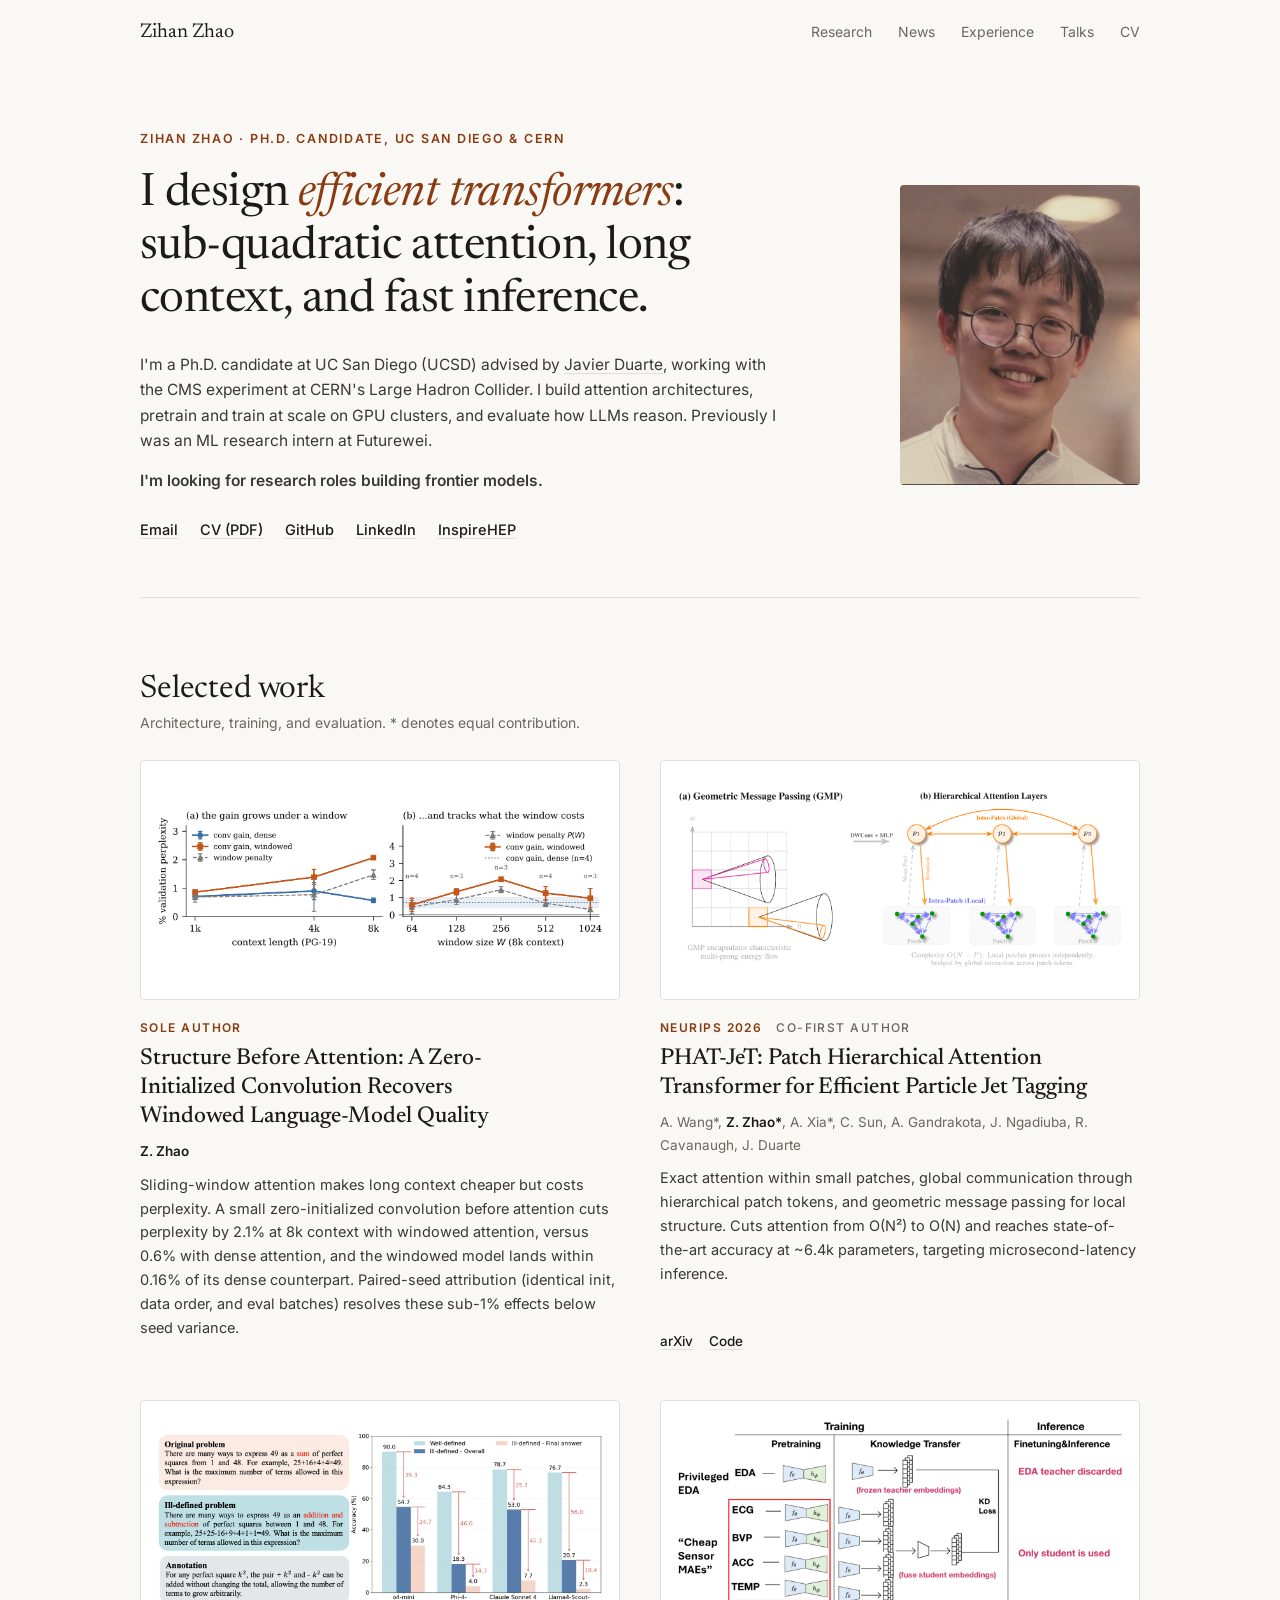
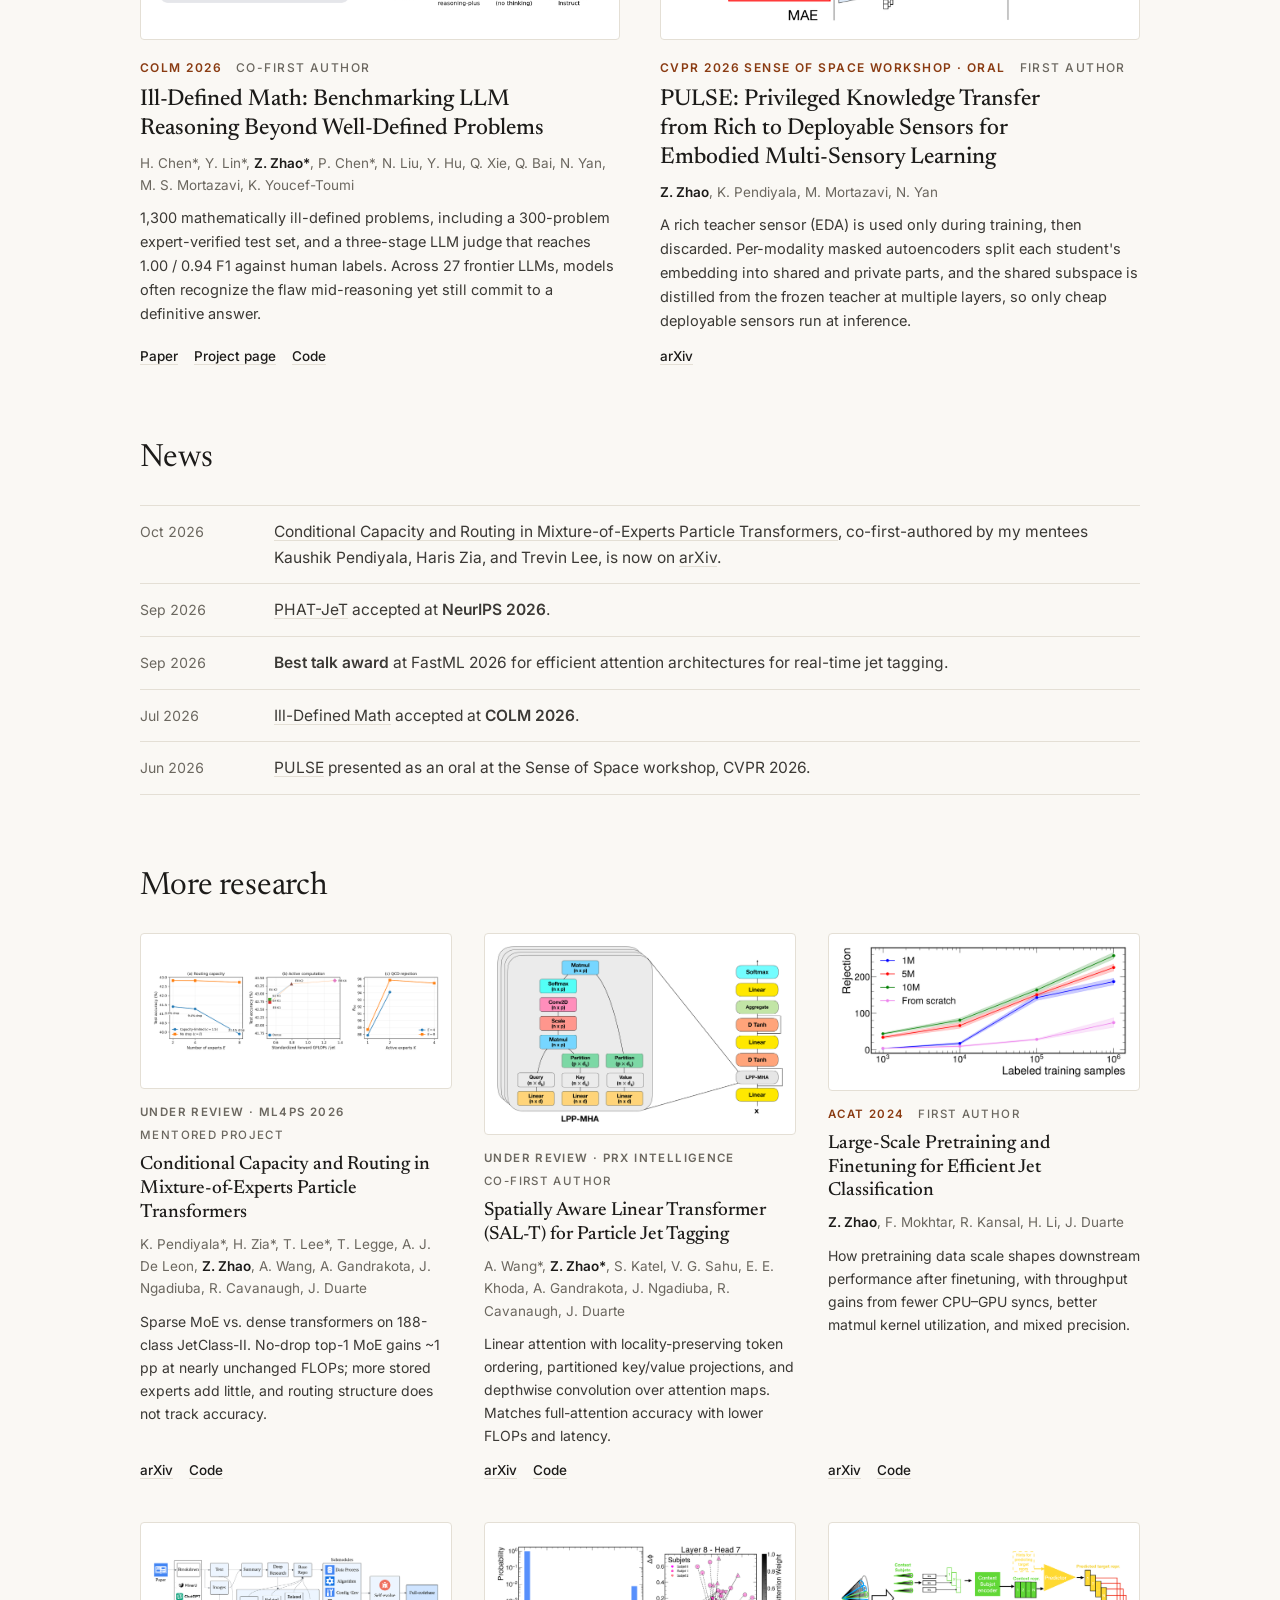
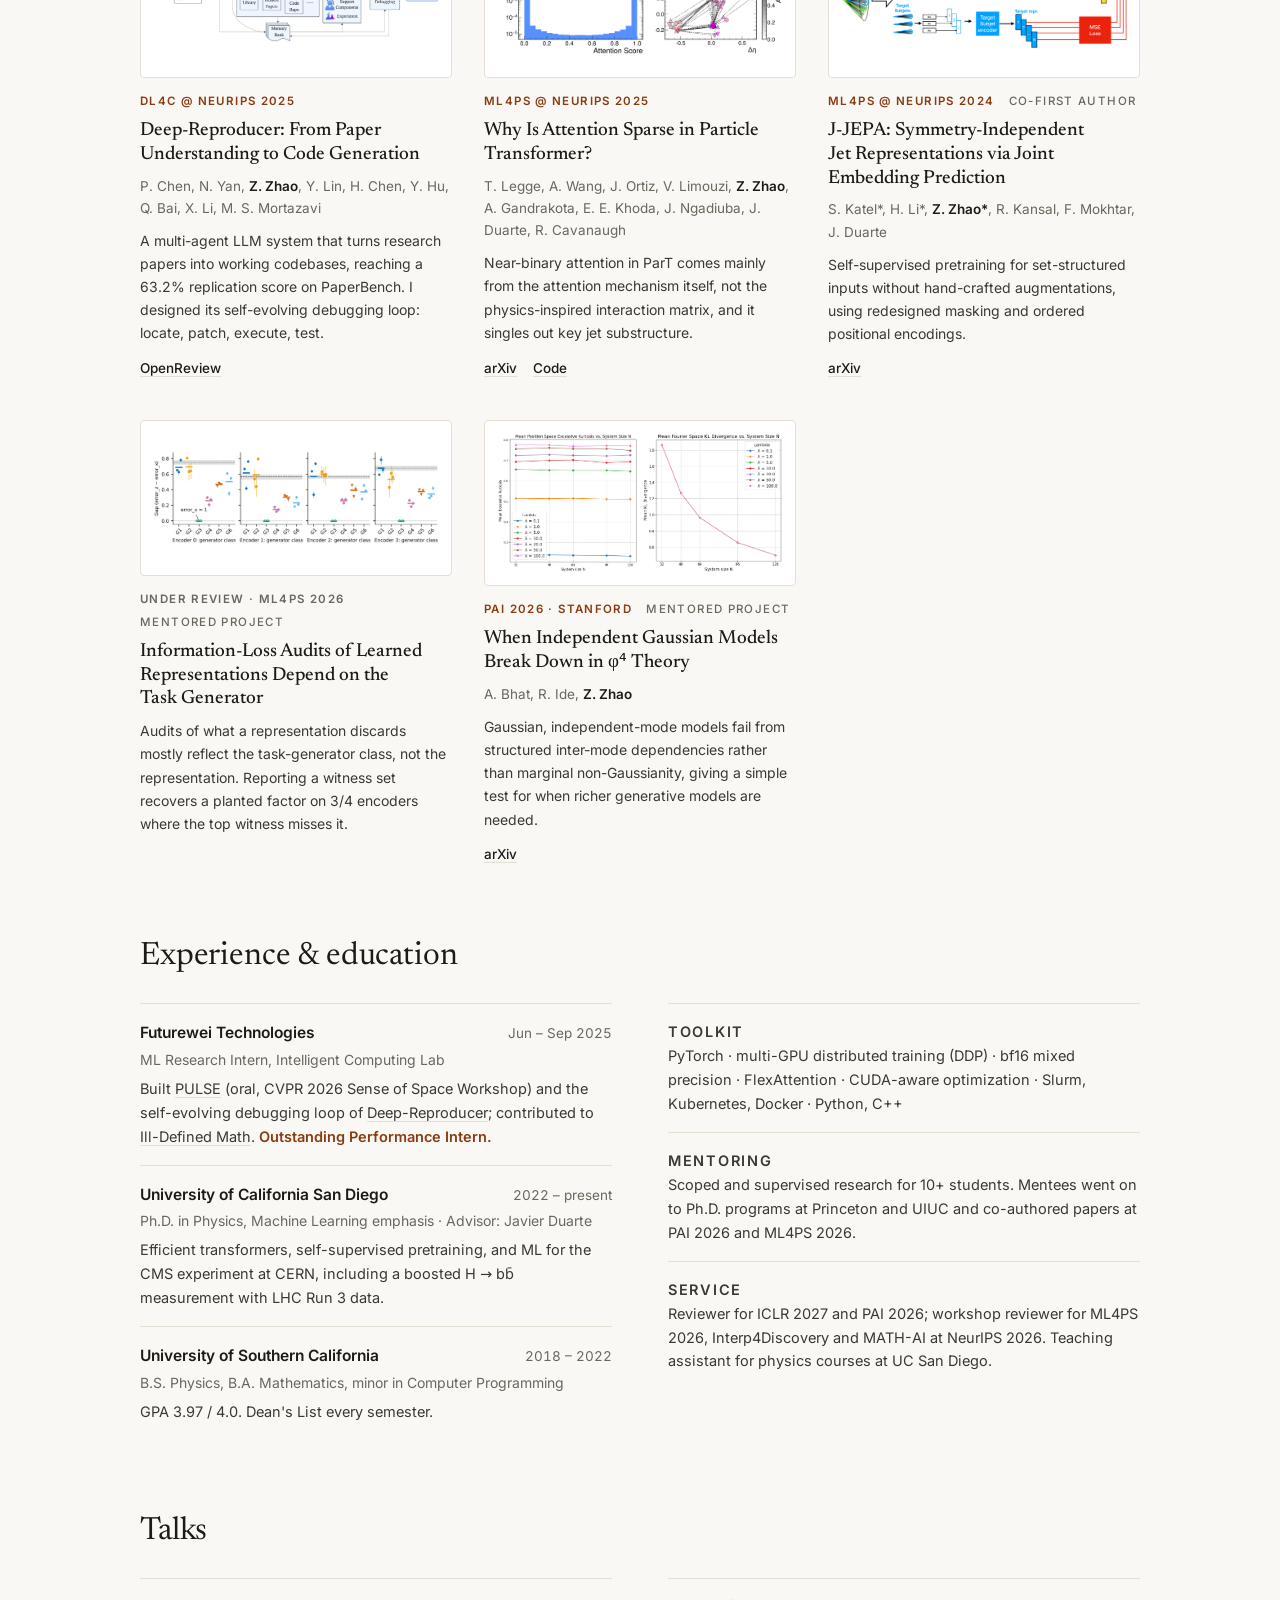
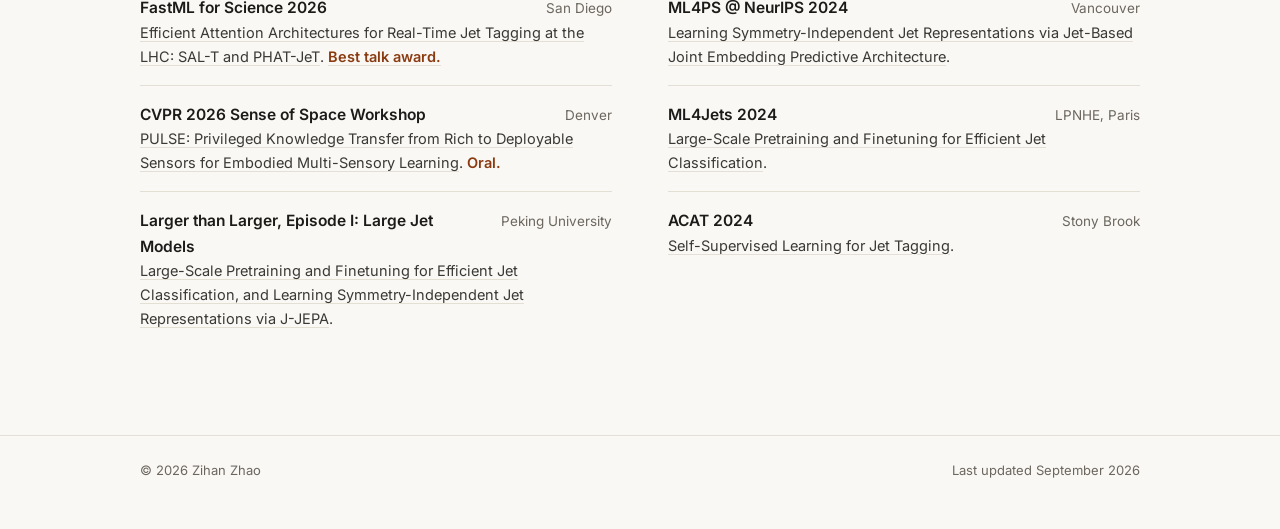
==== commit f3e9cbec: "Mentoring: say 10+ students Co-Authored-By: Claude Opus 5.5 <noreply@anthropic.com> Claude-Session: " ====
--- a/index.html
+++ b/index.html
@@ -226,7 +226,7 @@
         </div>
         <div class="entry">
           <p class="subhead">Mentoring</p>
-          <p>Scoped and supervised research for seven students. Mentees went on to Ph.D. programs at Princeton and UIUC and co-authored papers at PAI 2026 and ML4PS 2026.</p>
+          <p>Scoped and supervised research for 10+ students. Mentees went on to Ph.D. programs at Princeton and UIUC and co-authored papers at PAI 2026 and ML4PS 2026.</p>
         </div>
         <div class="entry">
           <p class="subhead">Service</p>
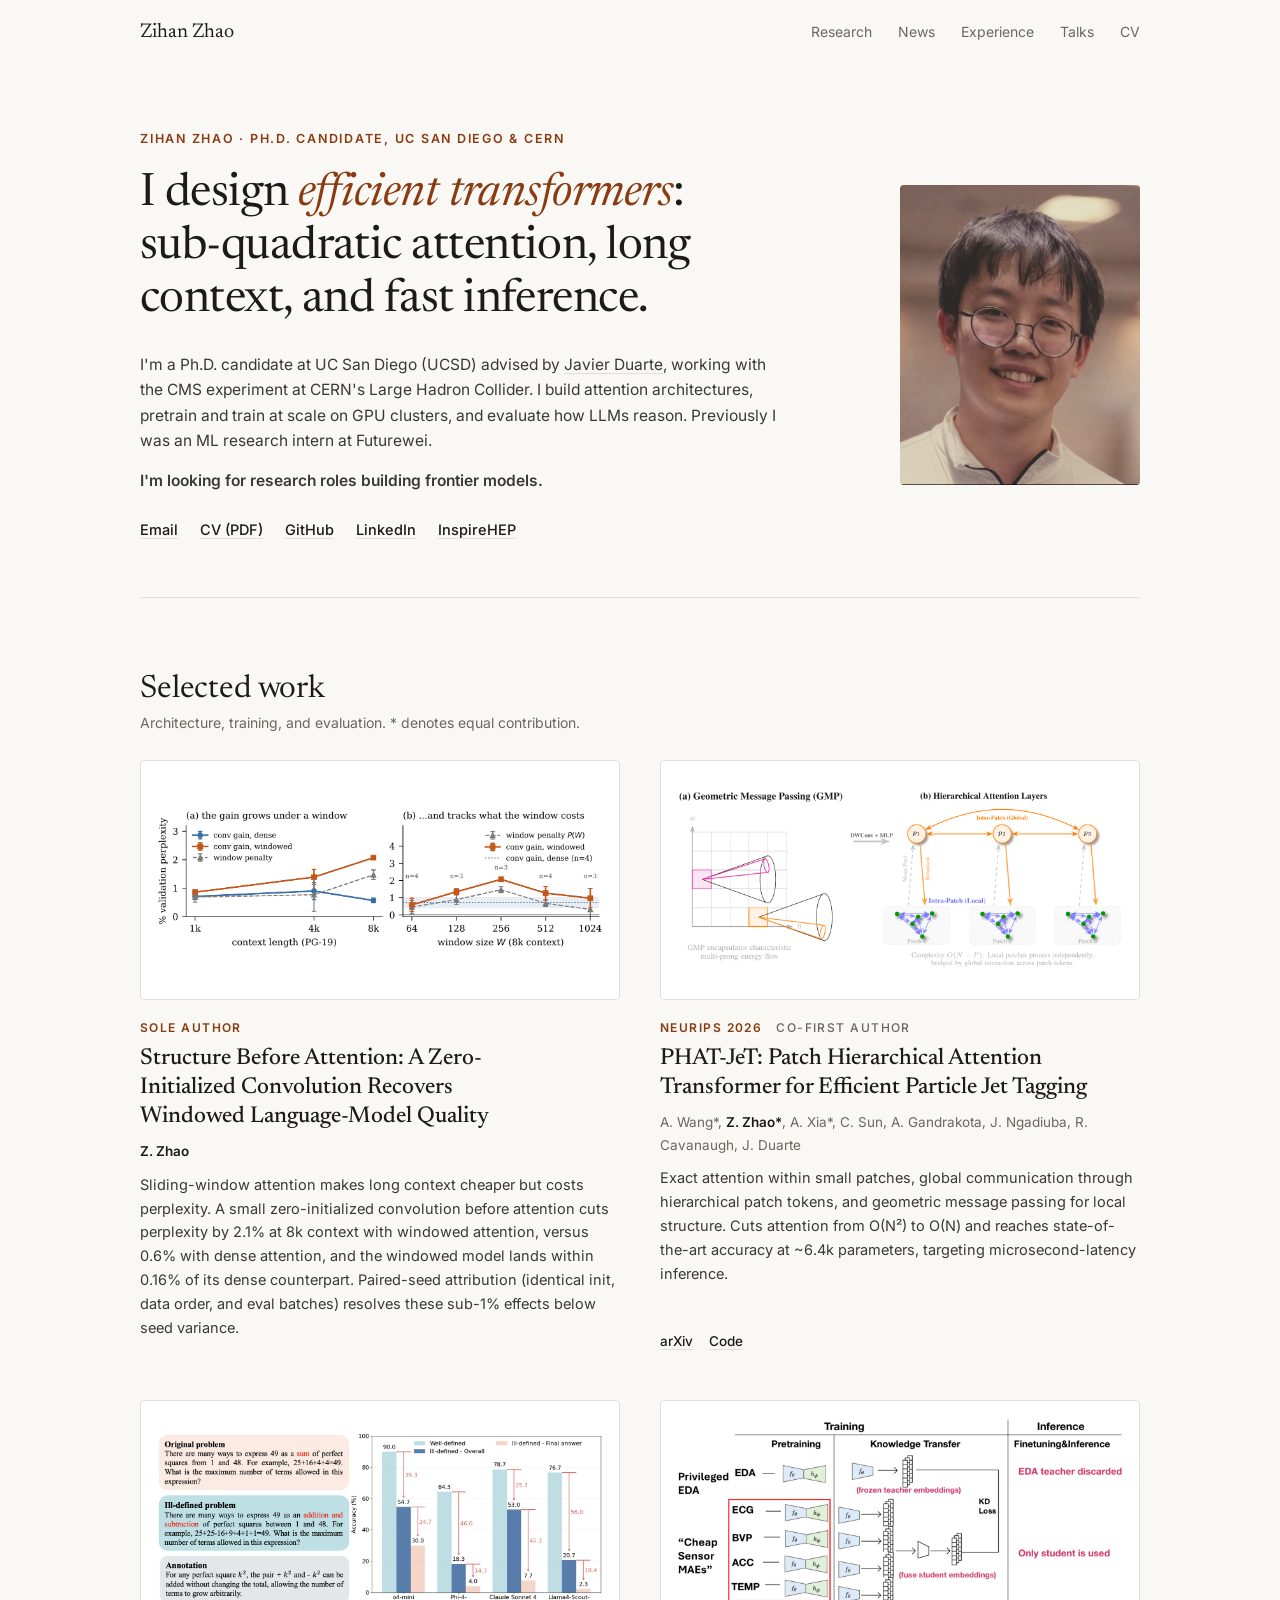
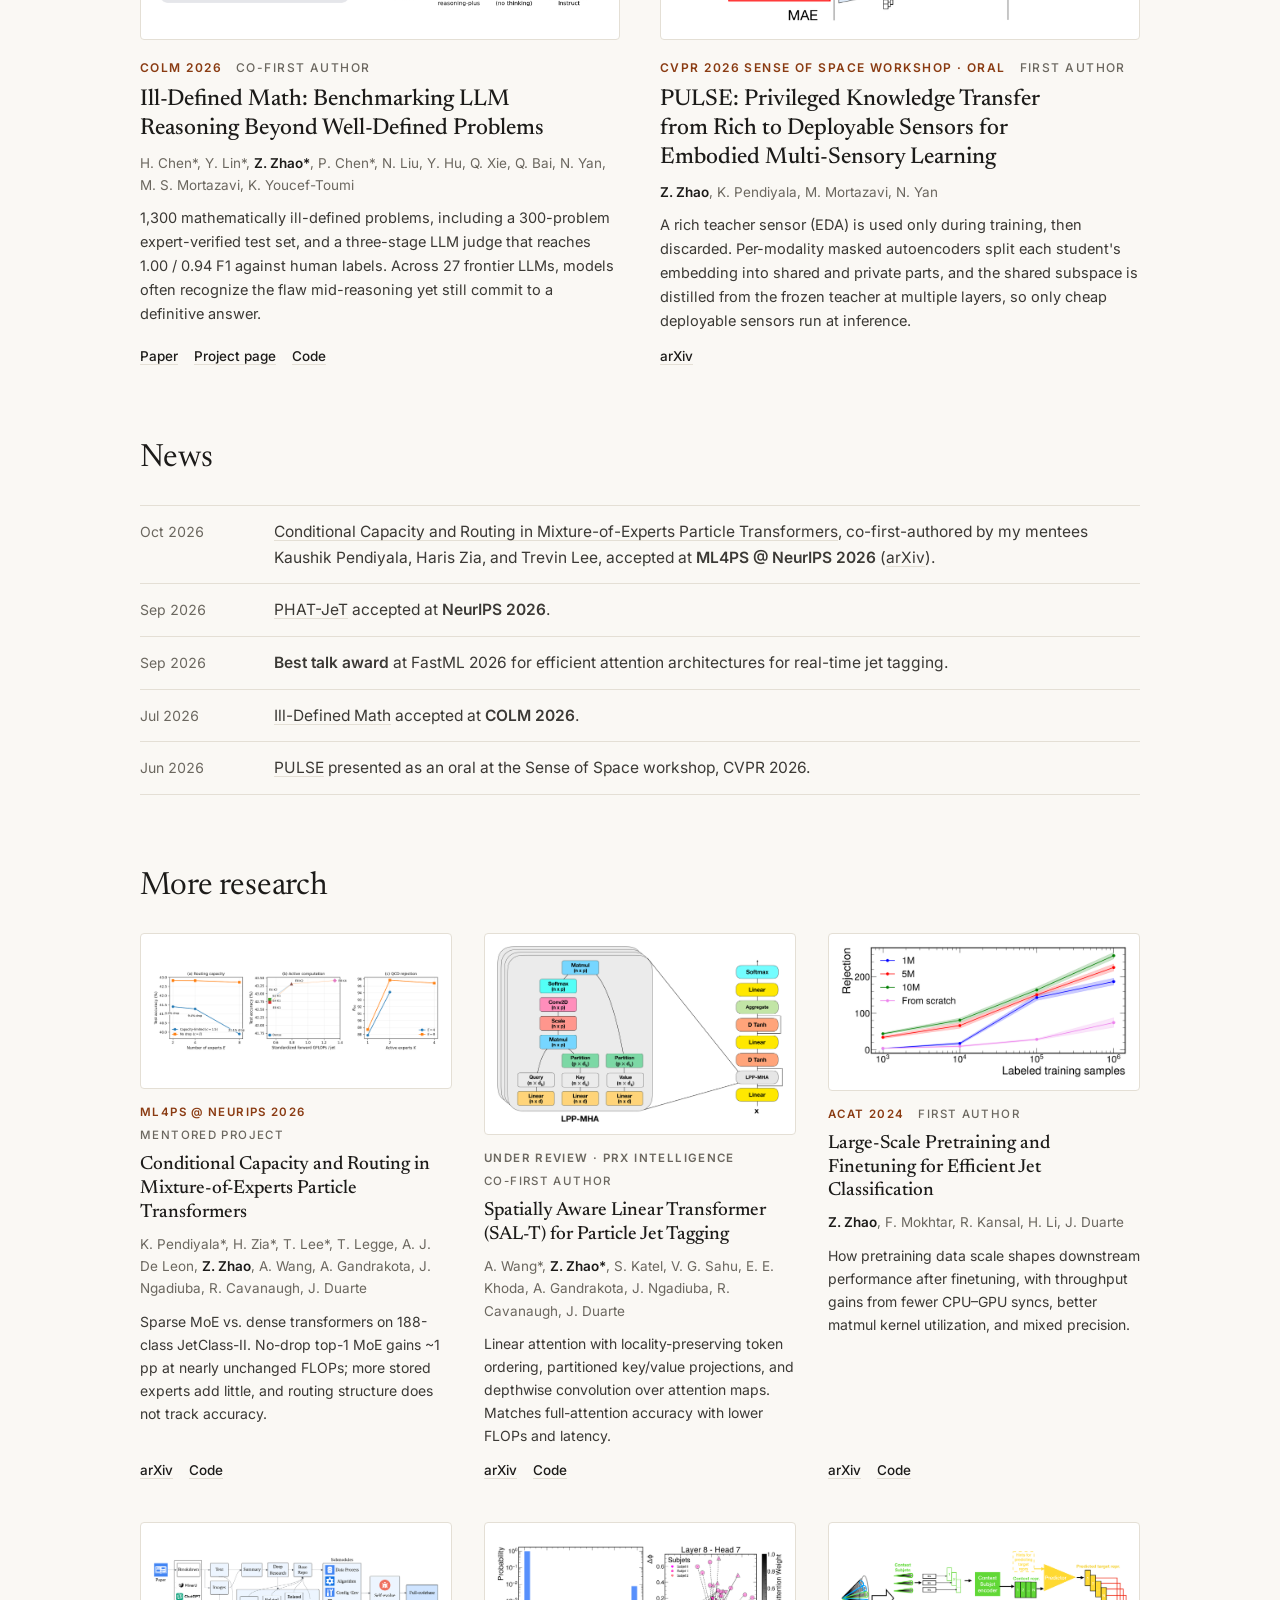
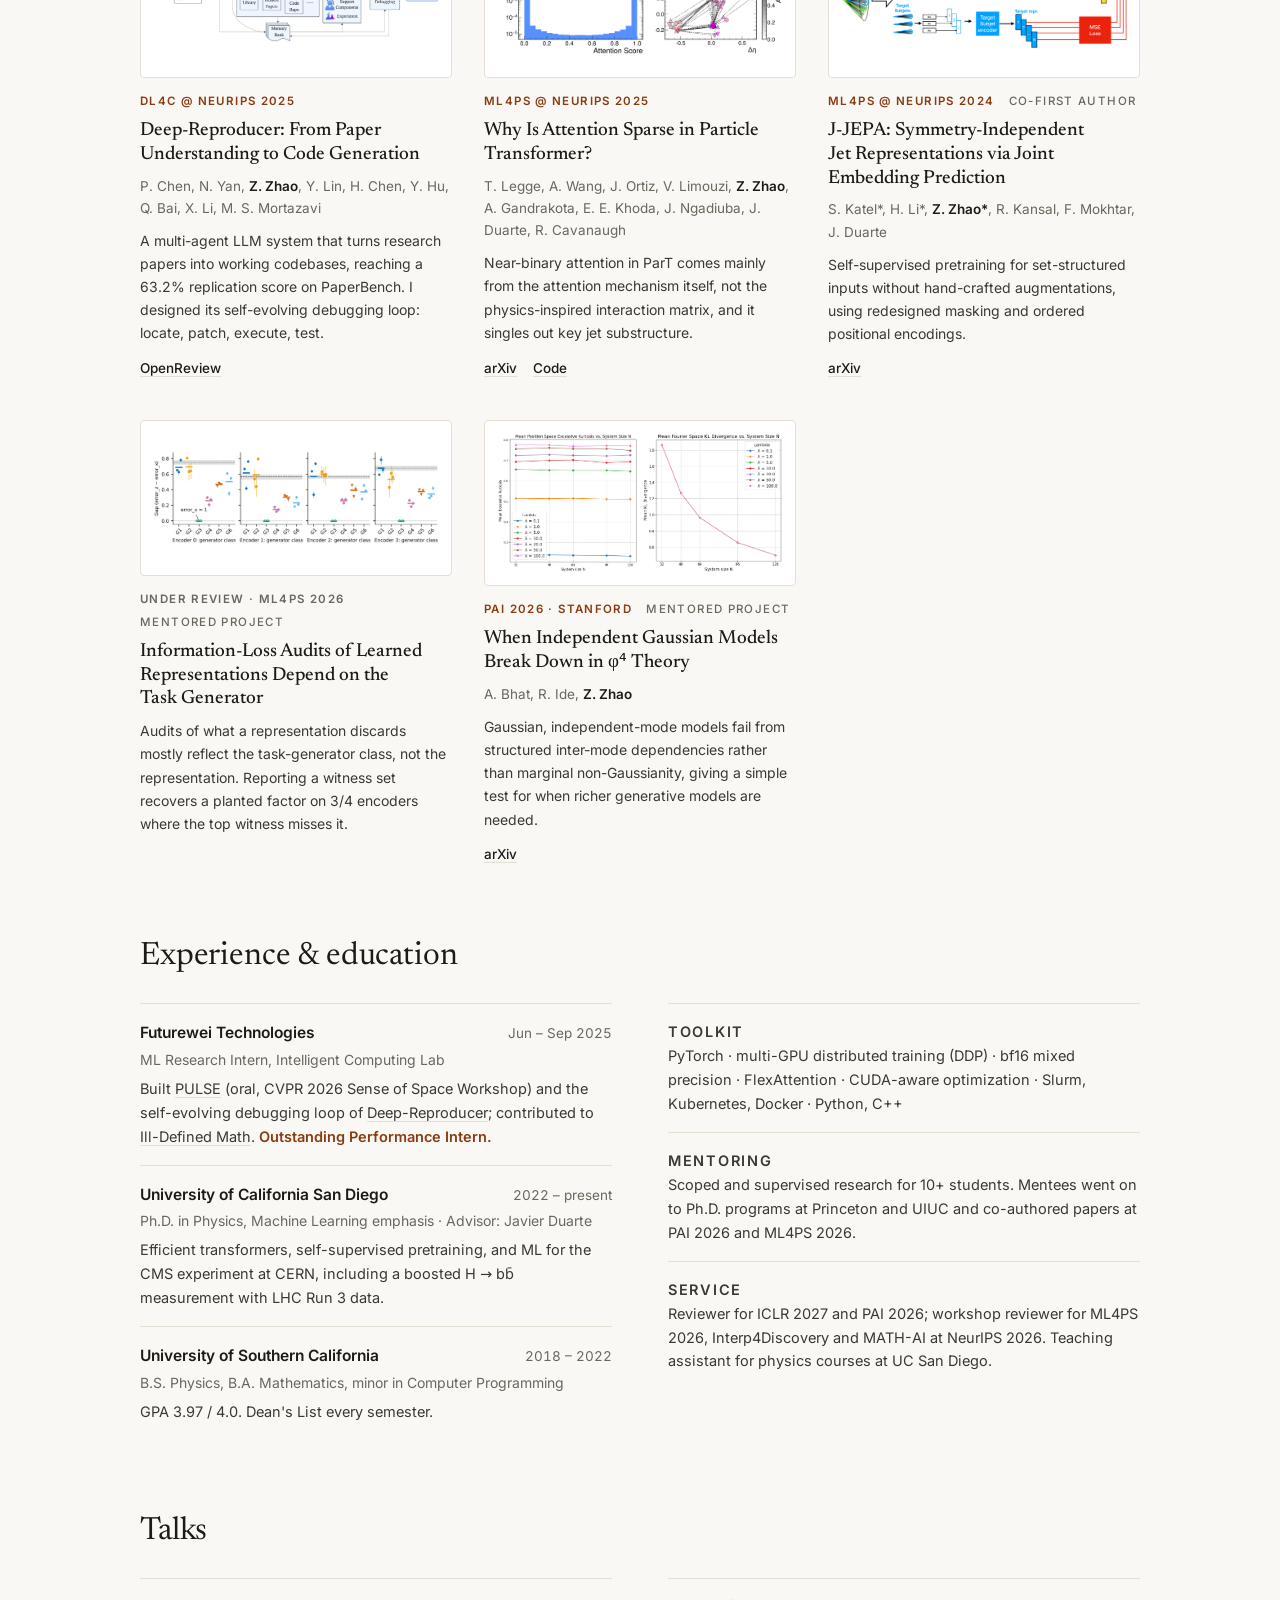
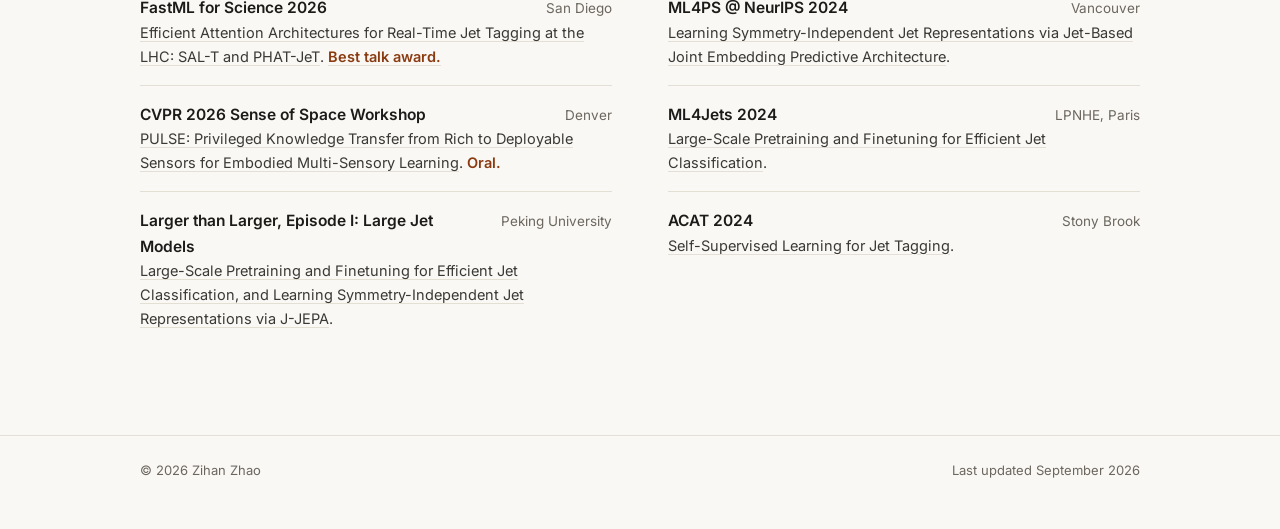
==== commit 5e1d22e0: "MoE paper accepted at ML4PS @ NeurIPS 2026 Switch the card from under review to the accepted venue a" ====
--- a/index.html
+++ b/index.html
@@ -114,7 +114,7 @@
   <section id="news">
     <h2>News</h2>
     <ul class="news">
-      <li><time datetime="2026-10">Oct 2026</time><span><a href="#moe">Conditional Capacity and Routing in Mixture-of-Experts Particle Transformers</a>, co-first-authored by my mentees Kaushik Pendiyala, Haris Zia, and Trevin Lee, is now on <a href="https://arxiv.org/abs/2610.02701">arXiv</a>.</span></li>
+      <li><time datetime="2026-10">Oct 2026</time><span><a href="#moe">Conditional Capacity and Routing in Mixture-of-Experts Particle Transformers</a>, co-first-authored by my mentees Kaushik Pendiyala, Haris Zia, and Trevin Lee, accepted at <strong>ML4PS @ NeurIPS 2026</strong> (<a href="https://arxiv.org/abs/2610.02701">arXiv</a>).</span></li>
       <li><time datetime="2026-09">Sep 2026</time><span><a href="#phatjet">PHAT-JeT</a> accepted at <strong>NeurIPS 2026</strong>.</span></li>
       <li><time datetime="2026-09">Sep 2026</time><span><strong>Best talk award</strong> at FastML 2026 for efficient attention architectures for real-time jet tagging.</span></li>
       <li><time datetime="2026-07">Jul 2026</time><span><a href="#idm">Ill-Defined Math</a> accepted at <strong>COLM 2026</strong>.</span></li>
@@ -128,7 +128,7 @@
 
       <article class="card" id="moe">
         <div class="fig"><img src="assets/figs/moe.png" alt="Three panels: accuracy vs number of experts under capacity limits, accuracy vs forward GFLOPs, and QCD rejection vs active experts." loading="lazy"></div>
-        <div class="meta"><span class="venue venue--review">Under review · ML4PS 2026</span><span class="role">Mentored project</span></div>
+        <div class="meta"><span class="venue">ML4PS @ NeurIPS 2026</span><span class="role">Mentored project</span></div>
         <h3><a href="https://arxiv.org/abs/2610.02701">Conditional Capacity and Routing in Mixture-of-Experts Particle Transformers</a></h3>
         <p class="authors">K. Pendiyala*, H. Zia*, T. Lee*, T. Legge, A. J. De Leon, <b>Z. Zhao</b>, A. Wang, A. Gandrakota, J. Ngadiuba, R. Cavanaugh, J. Duarte</p>
         <p class="sum">Sparse MoE vs. dense transformers on 188-class JetClass-II. No-drop top-1 MoE gains ~1 pp at nearly unchanged FLOPs; more stored experts add little, and routing structure does not track accuracy.</p>
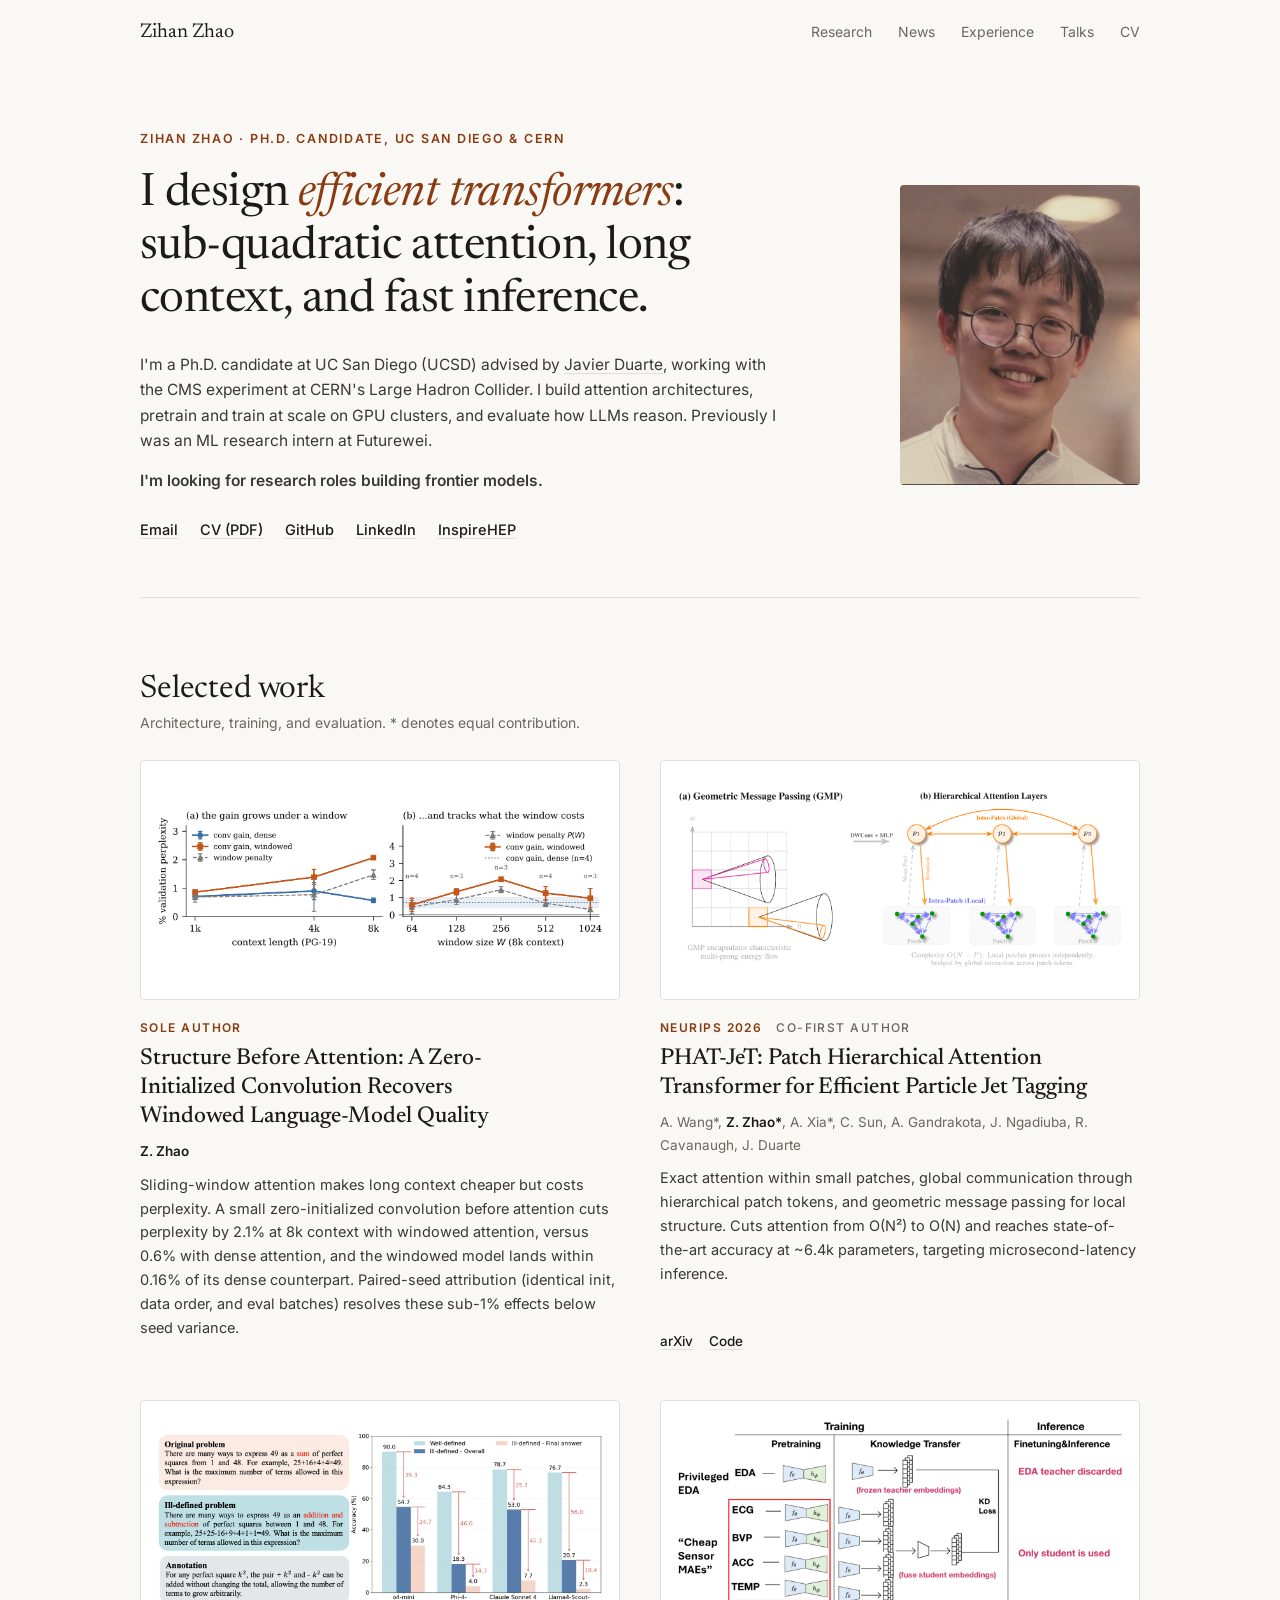
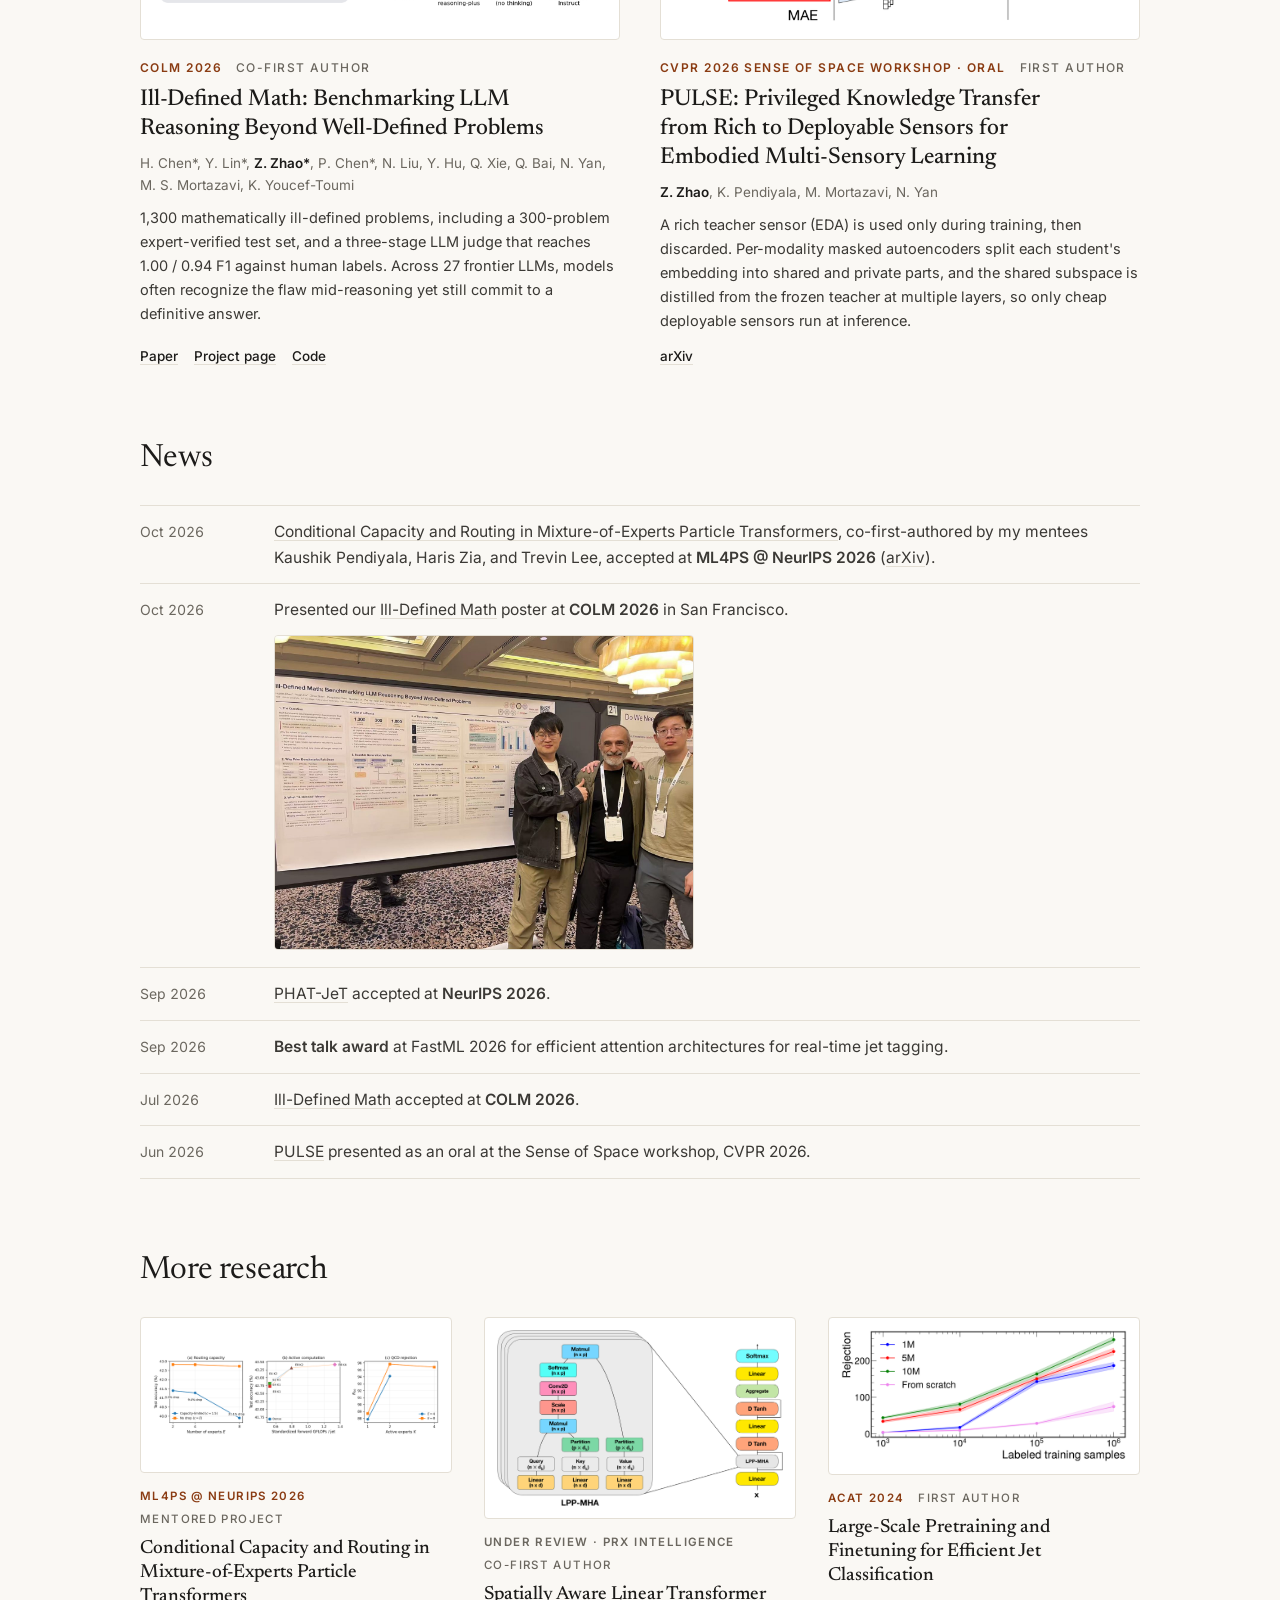
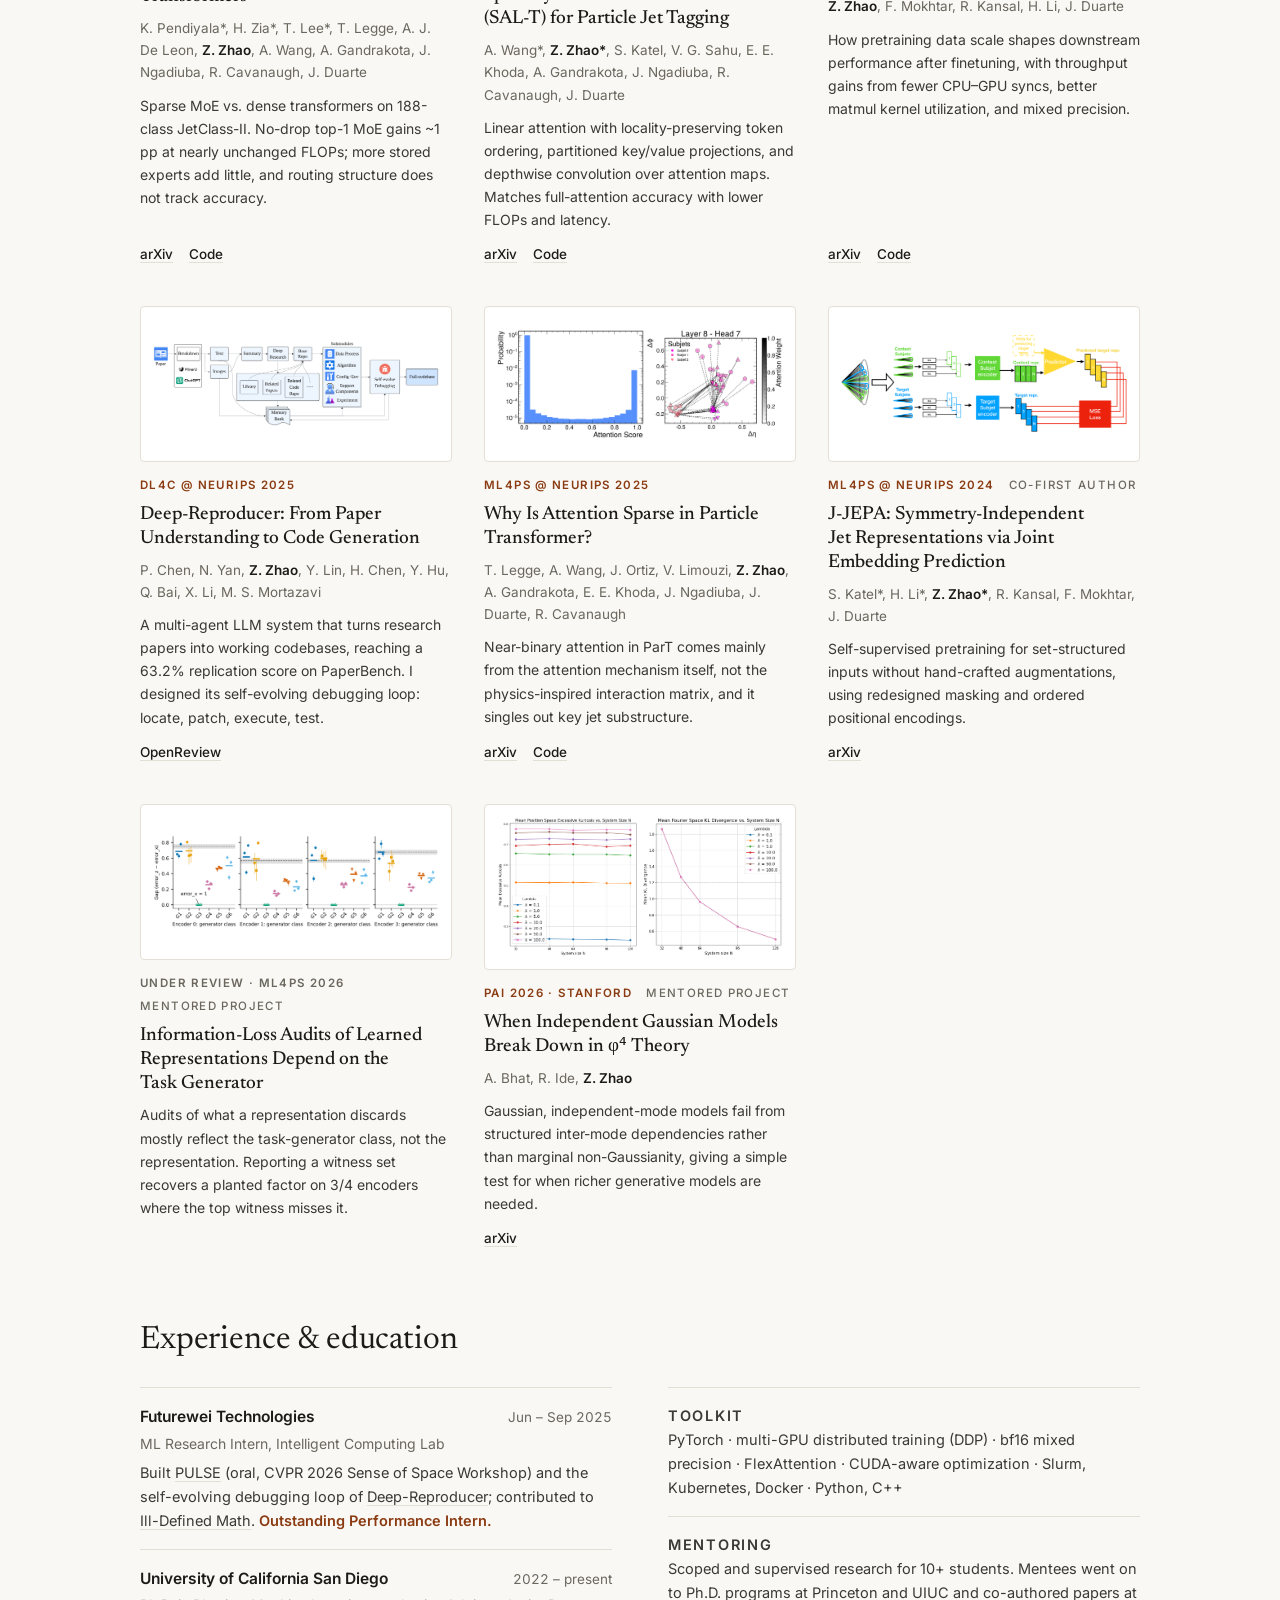
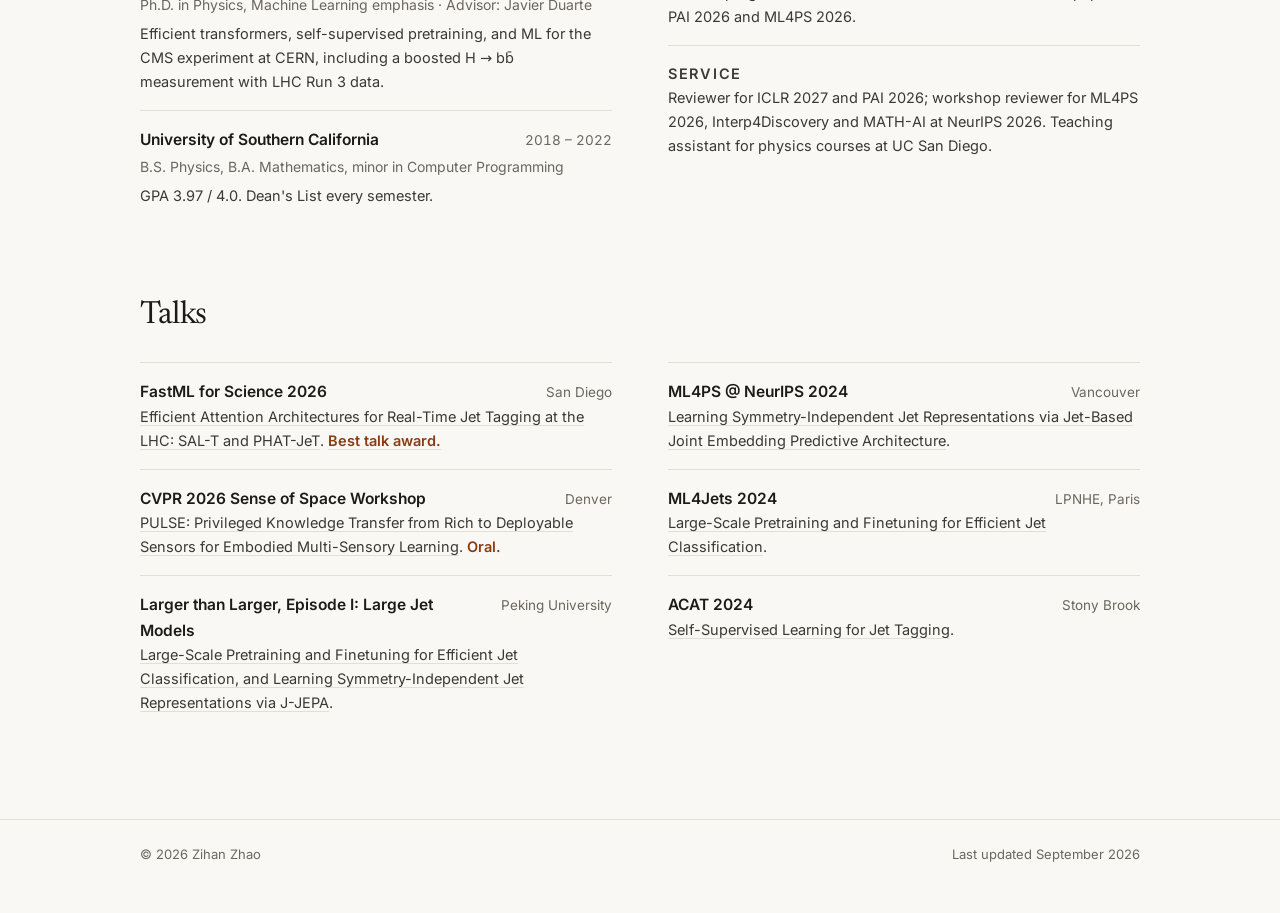
==== commit c142b1ef: "News: COLM 2026 poster presentation with photo Add an Oct 2026 news item for presenting the Ill-Defi" ====
--- a/index.html
+++ b/index.html
@@ -115,6 +115,7 @@
     <h2>News</h2>
     <ul class="news">
       <li><time datetime="2026-10">Oct 2026</time><span><a href="#moe">Conditional Capacity and Routing in Mixture-of-Experts Particle Transformers</a>, co-first-authored by my mentees Kaushik Pendiyala, Haris Zia, and Trevin Lee, accepted at <strong>ML4PS @ NeurIPS 2026</strong> (<a href="https://arxiv.org/abs/2610.02701">arXiv</a>).</span></li>
+      <li><time datetime="2026-10">Oct 2026</time><div>Presented our <a href="#idm">Ill-Defined Math</a> poster at <strong>COLM 2026</strong> in San Francisco.<a class="news-photo" href="assets/img/news/colm2026-poster.jpg"><img src="assets/img/news/colm2026-poster.jpg" alt="Three people standing next to the Ill-Defined Math poster at COLM 2026." data-caption="Ill-Defined Math poster, COLM 2026" width="1400" height="1050" loading="lazy"></a></div></li>
       <li><time datetime="2026-09">Sep 2026</time><span><a href="#phatjet">PHAT-JeT</a> accepted at <strong>NeurIPS 2026</strong>.</span></li>
       <li><time datetime="2026-09">Sep 2026</time><span><strong>Best talk award</strong> at FastML 2026 for efficient attention architectures for real-time jet tagging.</span></li>
       <li><time datetime="2026-07">Jul 2026</time><span><a href="#idm">Ill-Defined Math</a> accepted at <strong>COLM 2026</strong>.</span></li>
@@ -285,15 +286,17 @@
 </dialog>
 
 <script>
-  // Click a figure to view it full size; click anywhere or press Esc to close.
+  // Click a figure or news photo to view it full size; click anywhere or press Esc to close.
   const box = document.querySelector('dialog.lightbox');
   const boxImg = box.querySelector('img');
   const boxCap = box.querySelector('p');
-  document.querySelectorAll('.fig img').forEach(img => {
-    img.parentElement.addEventListener('click', () => {
+  document.querySelectorAll('.fig img, .news-photo img').forEach(img => {
+    img.parentElement.addEventListener('click', e => {
+      e.preventDefault();
       boxImg.src = img.src;
       boxImg.alt = img.alt;
-      boxCap.textContent = img.closest('.card').querySelector('h3').textContent;
+      const card = img.closest('.card');
+      boxCap.textContent = img.dataset.caption || (card ? card.querySelector('h3').textContent : '');
       box.showModal();
     });
   });
--- a/assets/css/style.css
+++ b/assets/css/style.css
@@ -93,6 +93,8 @@
   padding: 13px 0; border-bottom: 1px solid var(--line); color: var(--body);
 }
 .news time { color: var(--muted); font-size: 14px; font-variant-numeric: tabular-nums; padding-top: 1px; }
+.news-photo { display: block; max-width: 420px; margin: 12px 0 4px; cursor: zoom-in; }
+.news-photo img { width: 100%; height: auto; border-radius: 4px; border: 1px solid var(--line); }
 
 /* Cards */
 .grid { display: grid; gap: 48px 40px; }
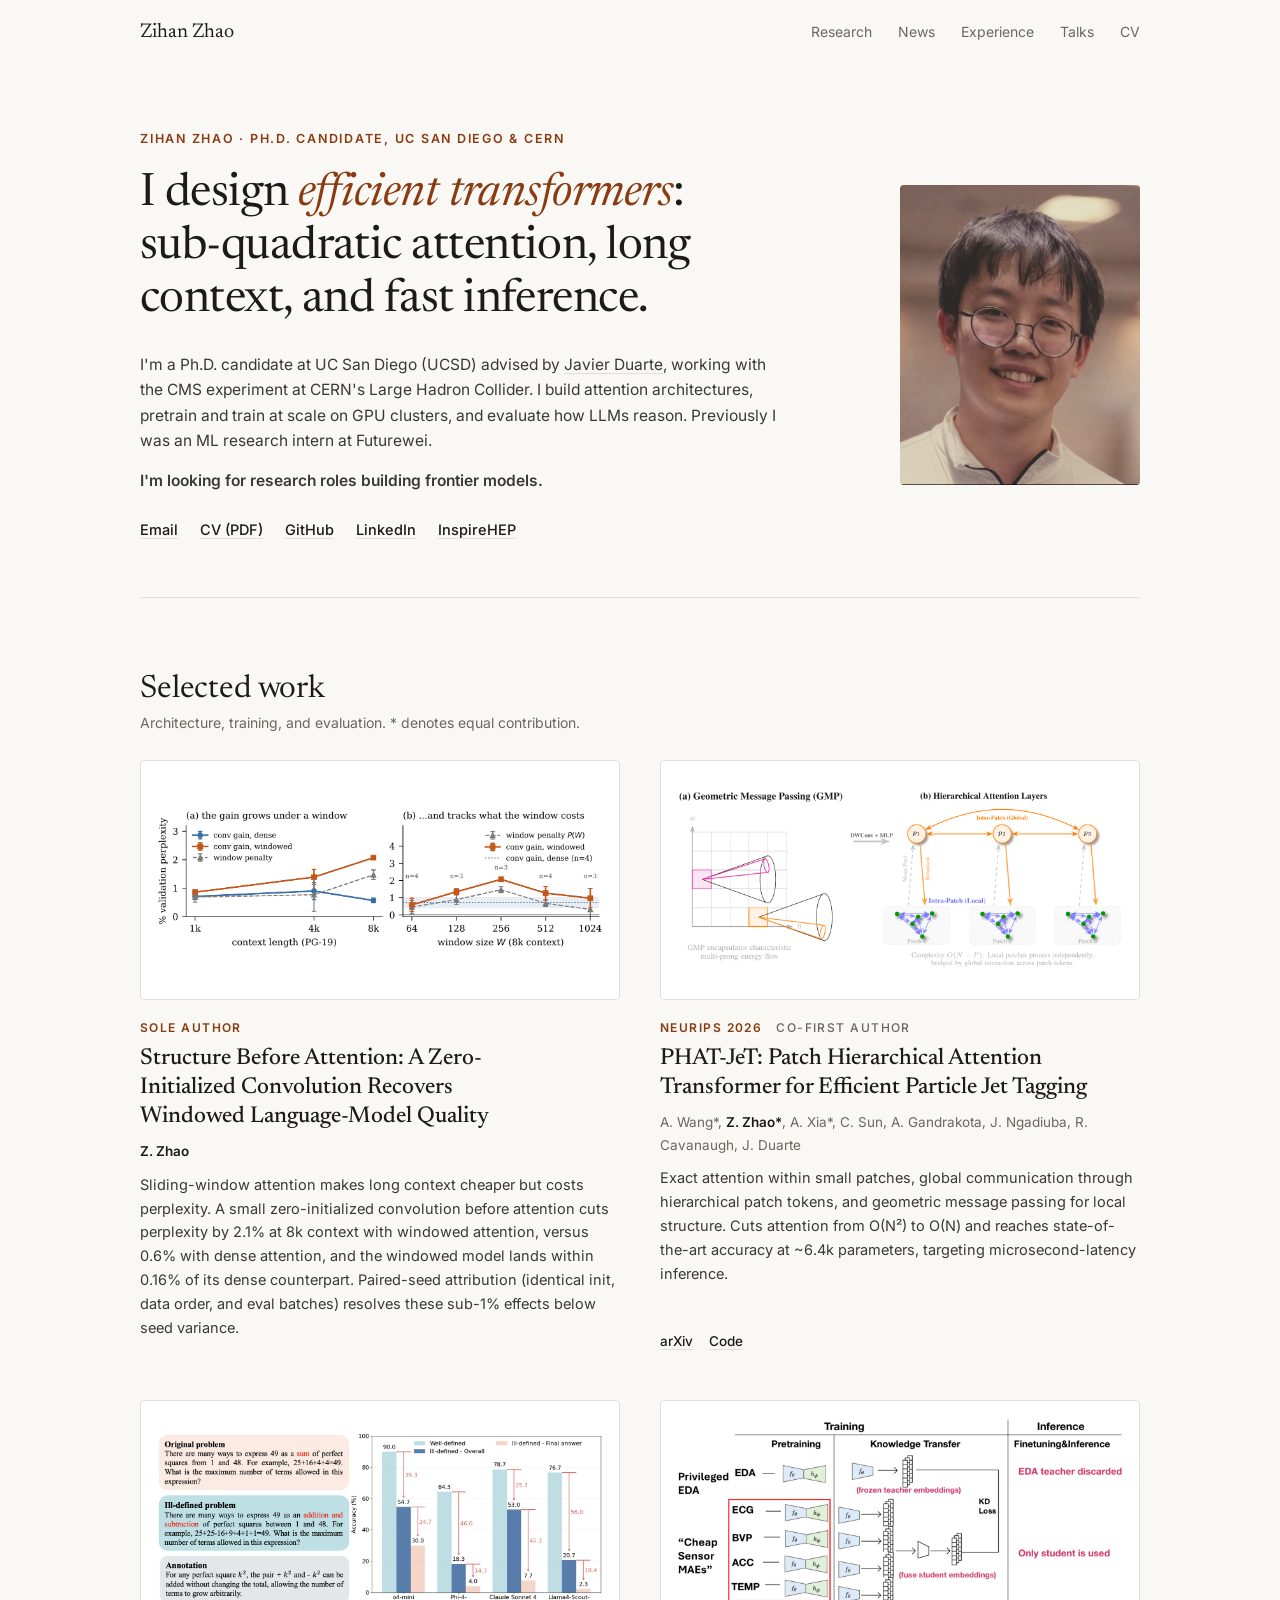
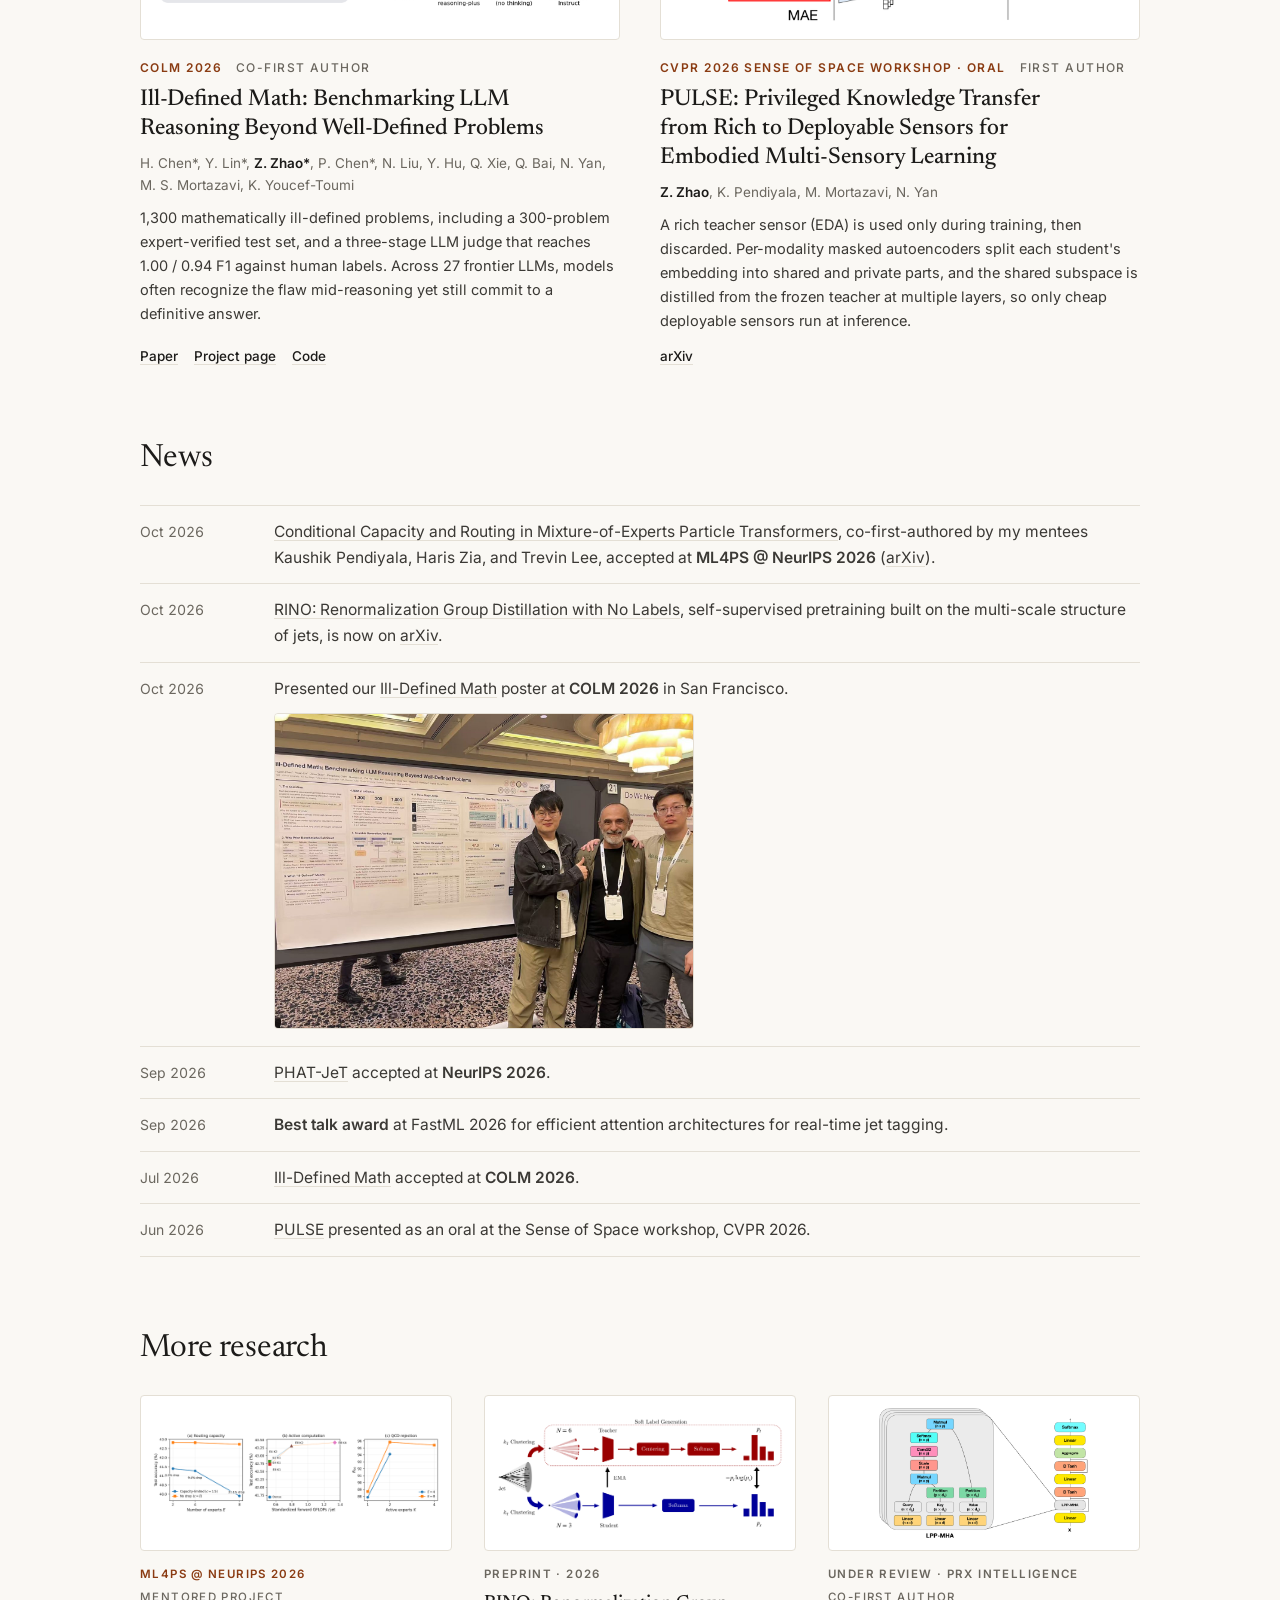
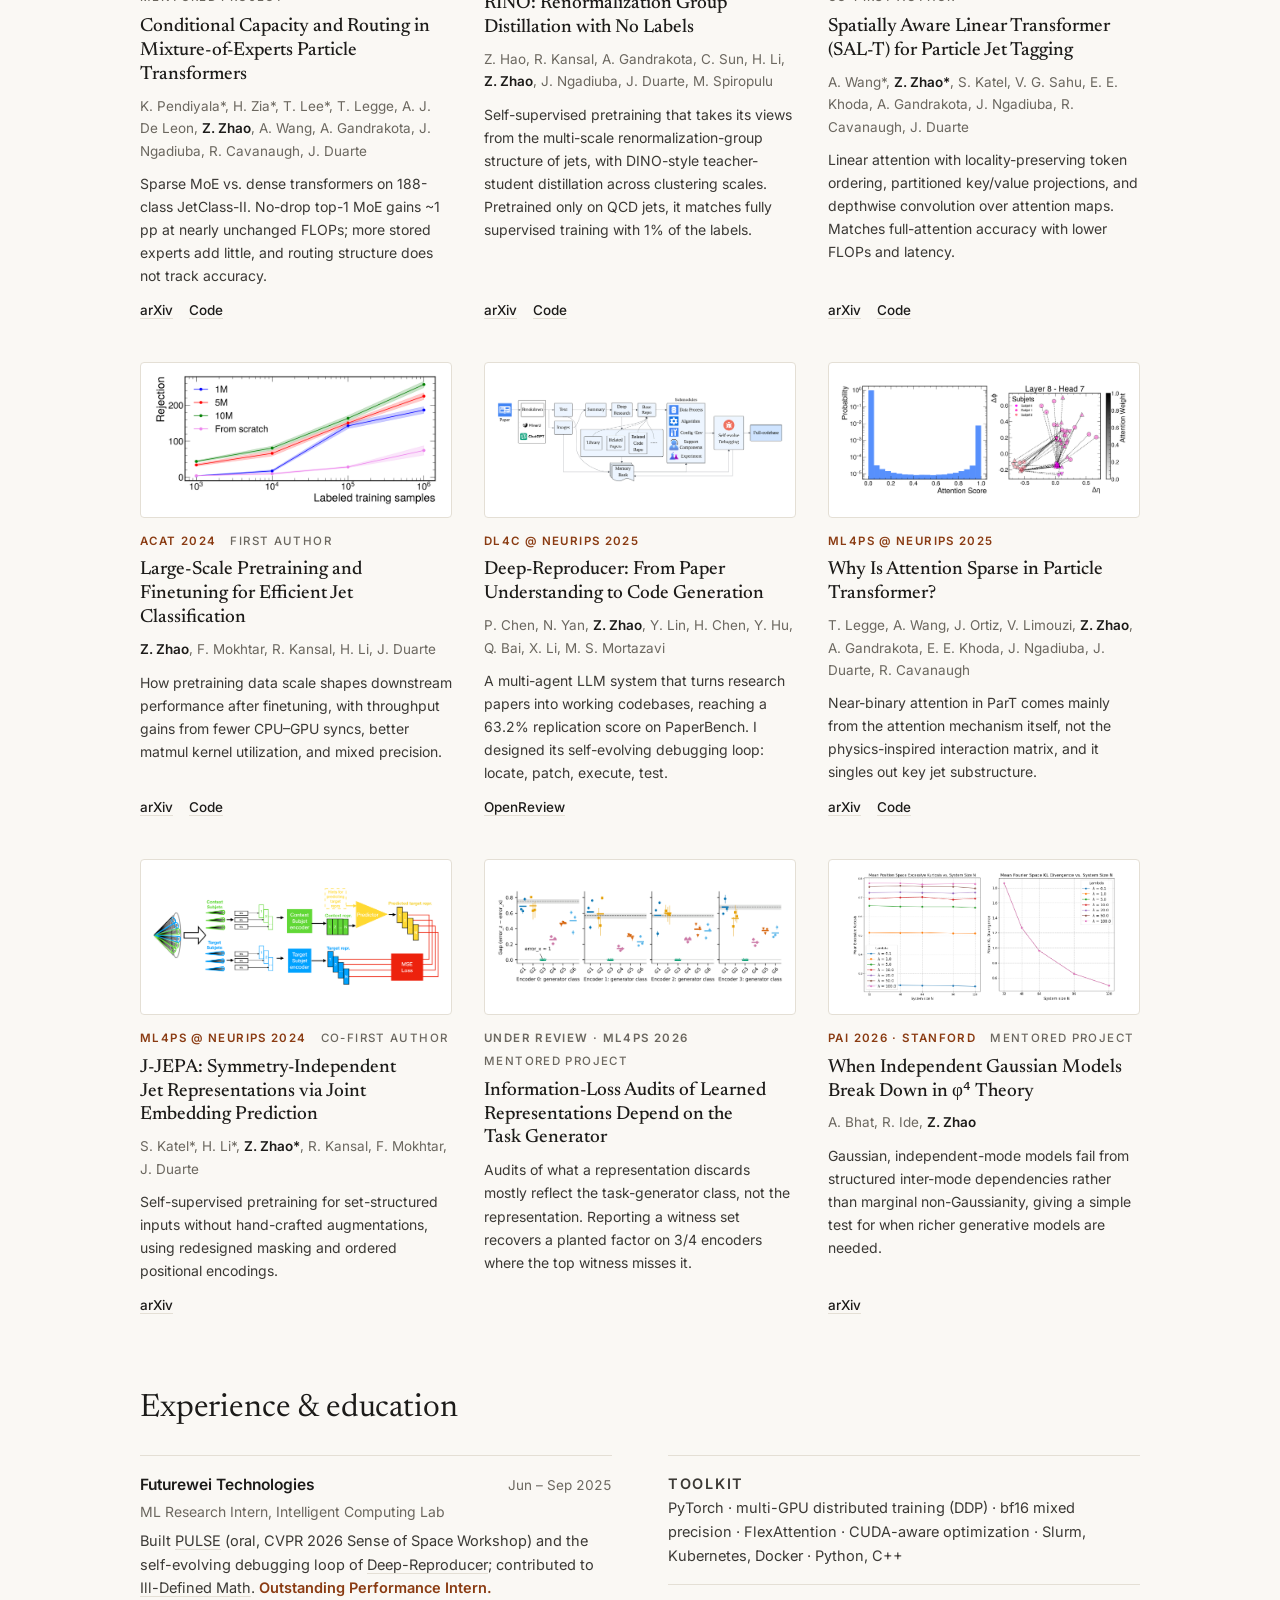
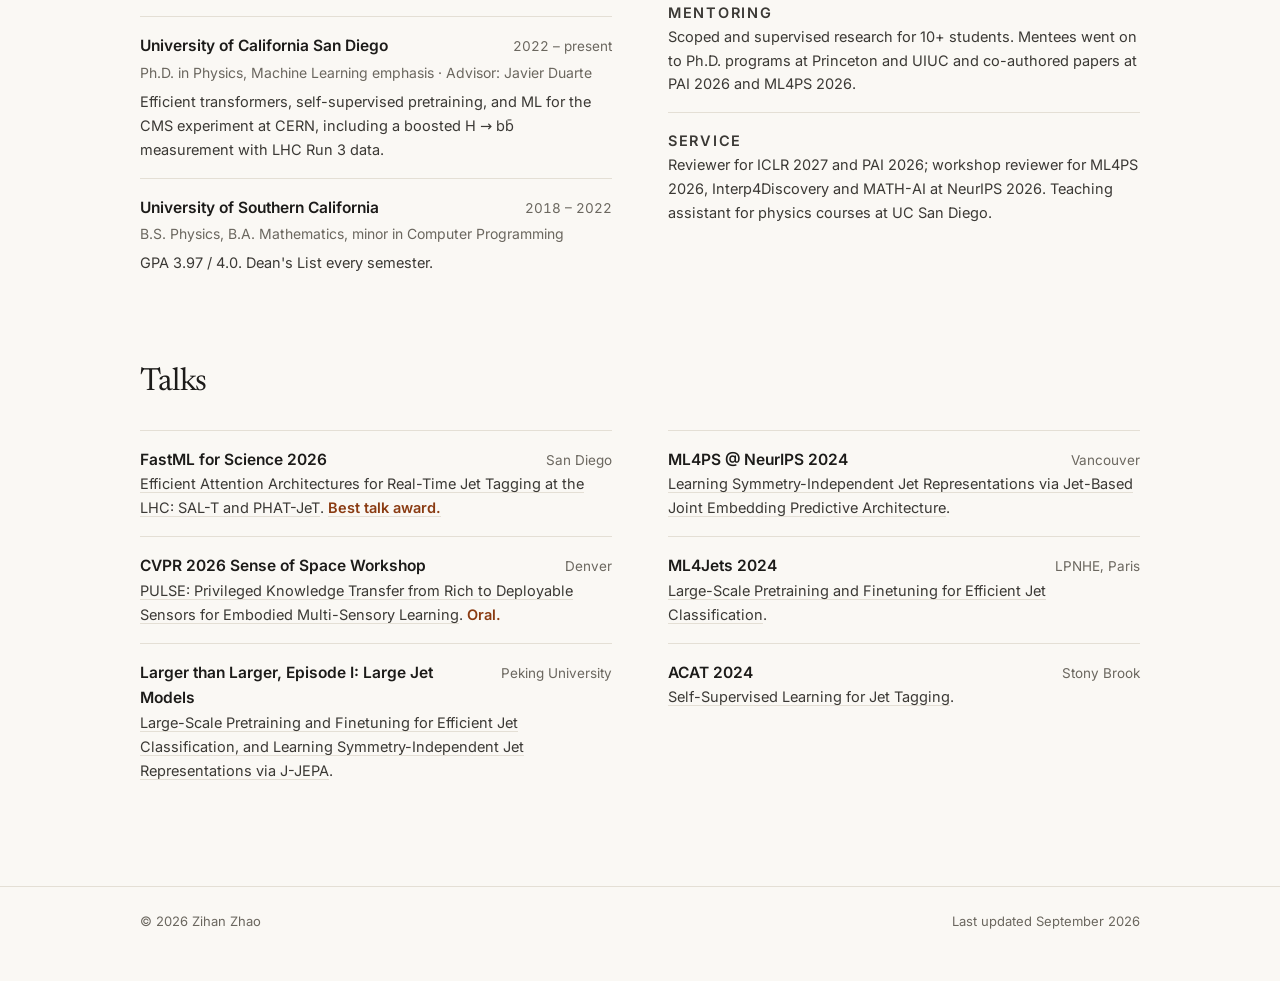
==== commit f8fc5d12: "Add RINO (arXiv 2610.15919) to research and news; even figure frames - New "More research" card for " ====
--- a/index.html
+++ b/index.html
@@ -115,6 +115,7 @@
     <h2>News</h2>
     <ul class="news">
       <li><time datetime="2026-10">Oct 2026</time><span><a href="#moe">Conditional Capacity and Routing in Mixture-of-Experts Particle Transformers</a>, co-first-authored by my mentees Kaushik Pendiyala, Haris Zia, and Trevin Lee, accepted at <strong>ML4PS @ NeurIPS 2026</strong> (<a href="https://arxiv.org/abs/2610.02701">arXiv</a>).</span></li>
+      <li><time datetime="2026-10">Oct 2026</time><span><a href="#rino">RINO: Renormalization Group Distillation with No Labels</a>, self-supervised pretraining built on the multi-scale structure of jets, is now on <a href="https://arxiv.org/abs/2610.15919">arXiv</a>.</span></li>
       <li><time datetime="2026-10">Oct 2026</time><div>Presented our <a href="#idm">Ill-Defined Math</a> poster at <strong>COLM 2026</strong> in San Francisco.<a class="news-photo" href="assets/img/news/colm2026-poster.jpg"><img src="assets/img/news/colm2026-poster.jpg" alt="Three people standing next to the Ill-Defined Math poster at COLM 2026." data-caption="Ill-Defined Math poster, COLM 2026" width="1400" height="1050" loading="lazy"></a></div></li>
       <li><time datetime="2026-09">Sep 2026</time><span><a href="#phatjet">PHAT-JeT</a> accepted at <strong>NeurIPS 2026</strong>.</span></li>
       <li><time datetime="2026-09">Sep 2026</time><span><strong>Best talk award</strong> at FastML 2026 for efficient attention architectures for real-time jet tagging.</span></li>
@@ -134,6 +135,15 @@
         <p class="authors">K. Pendiyala*, H. Zia*, T. Lee*, T. Legge, A. J. De Leon, <b>Z. Zhao</b>, A. Wang, A. Gandrakota, J. Ngadiuba, R. Cavanaugh, J. Duarte</p>
         <p class="sum">Sparse MoE vs. dense transformers on 188-class JetClass-II. No-drop top-1 MoE gains ~1 pp at nearly unchanged FLOPs; more stored experts add little, and routing structure does not track accuracy.</p>
         <div class="plinks"><a href="https://arxiv.org/abs/2610.02701">arXiv</a><a href="https://github.com/kpendiyala/MPT">Code</a></div>
+      </article>
+
+      <article class="card" id="rino">
+        <div class="fig"><img src="assets/figs/rino.png" alt="RINO training pipeline: one jet is clustered into 6 subjets for the teacher and 3 for the student; the student learns to match the teacher's soft labels, and the teacher is an exponential moving average of the student." loading="lazy"></div>
+        <div class="meta"><span class="venue venue--review">Preprint · 2026</span></div>
+        <h3><a href="https://arxiv.org/abs/2610.15919">RINO: Renormalization Group Distillation with No Labels</a></h3>
+        <p class="authors">Z. Hao, R. Kansal, A. Gandrakota, C. Sun, H. Li, <b>Z. Zhao</b>, J. Ngadiuba, J. Duarte, M. Spiropulu</p>
+        <p class="sum">Self-supervised pretraining that takes its views from the multi-scale renormalization-group structure of jets, with DINO-style teacher-student distillation across clustering scales. Pretrained only on QCD jets, it matches fully supervised training with 1% of the labels.</p>
+        <div class="plinks"><a href="https://arxiv.org/abs/2610.15919">arXiv</a><a href="https://github.com/zichunhao/RINO">Code</a></div>
       </article>
 
       <article class="card" id="salt">
--- a/assets/css/style.css
+++ b/assets/css/style.css
@@ -104,7 +104,7 @@
 .card { display: flex; flex-direction: column; }
 .fig {
   background: var(--card); border: 1px solid var(--line); border-radius: 4px;
-  aspect-ratio: 2 / 1; padding: 16px;
+  aspect-ratio: 2 / 1; padding: 16px; min-height: 0; overflow: hidden;
   display: flex; align-items: center; justify-content: center;
   cursor: zoom-in; transition: border-color .15s, box-shadow .15s;
 }
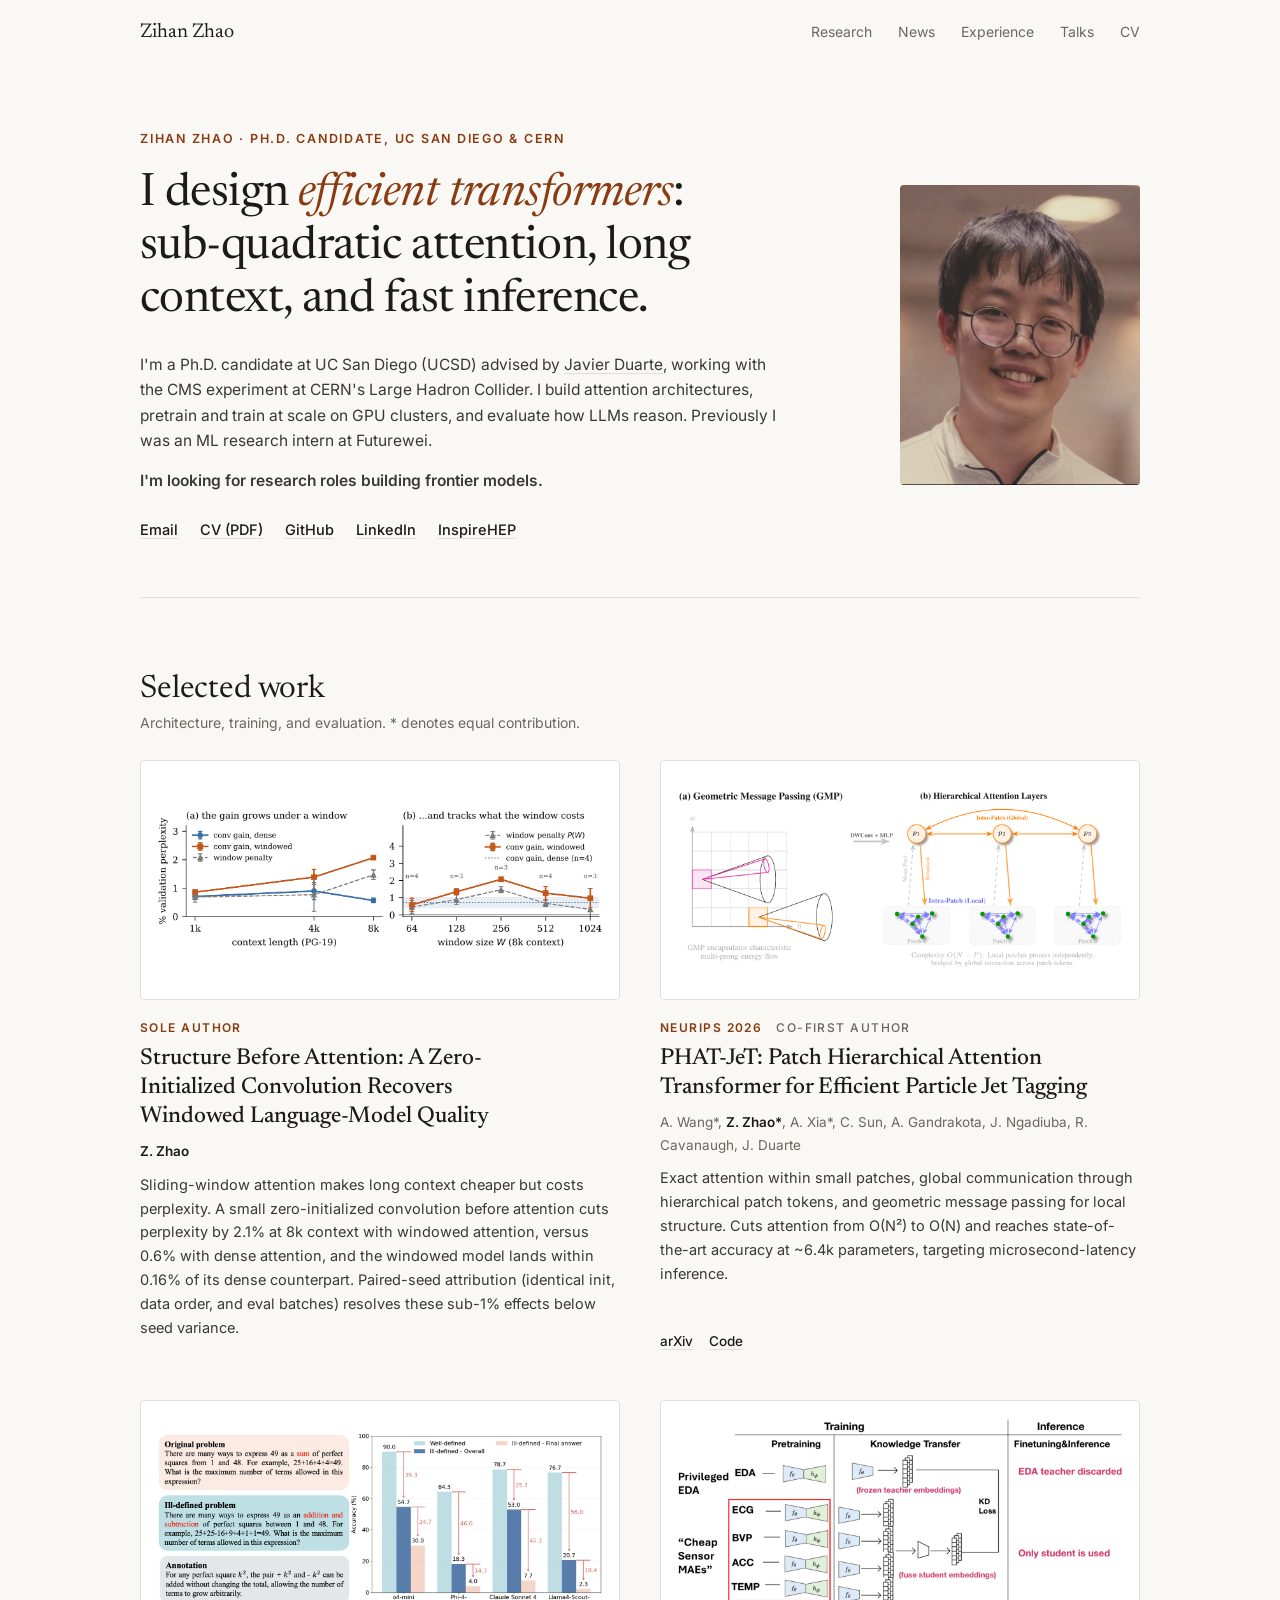
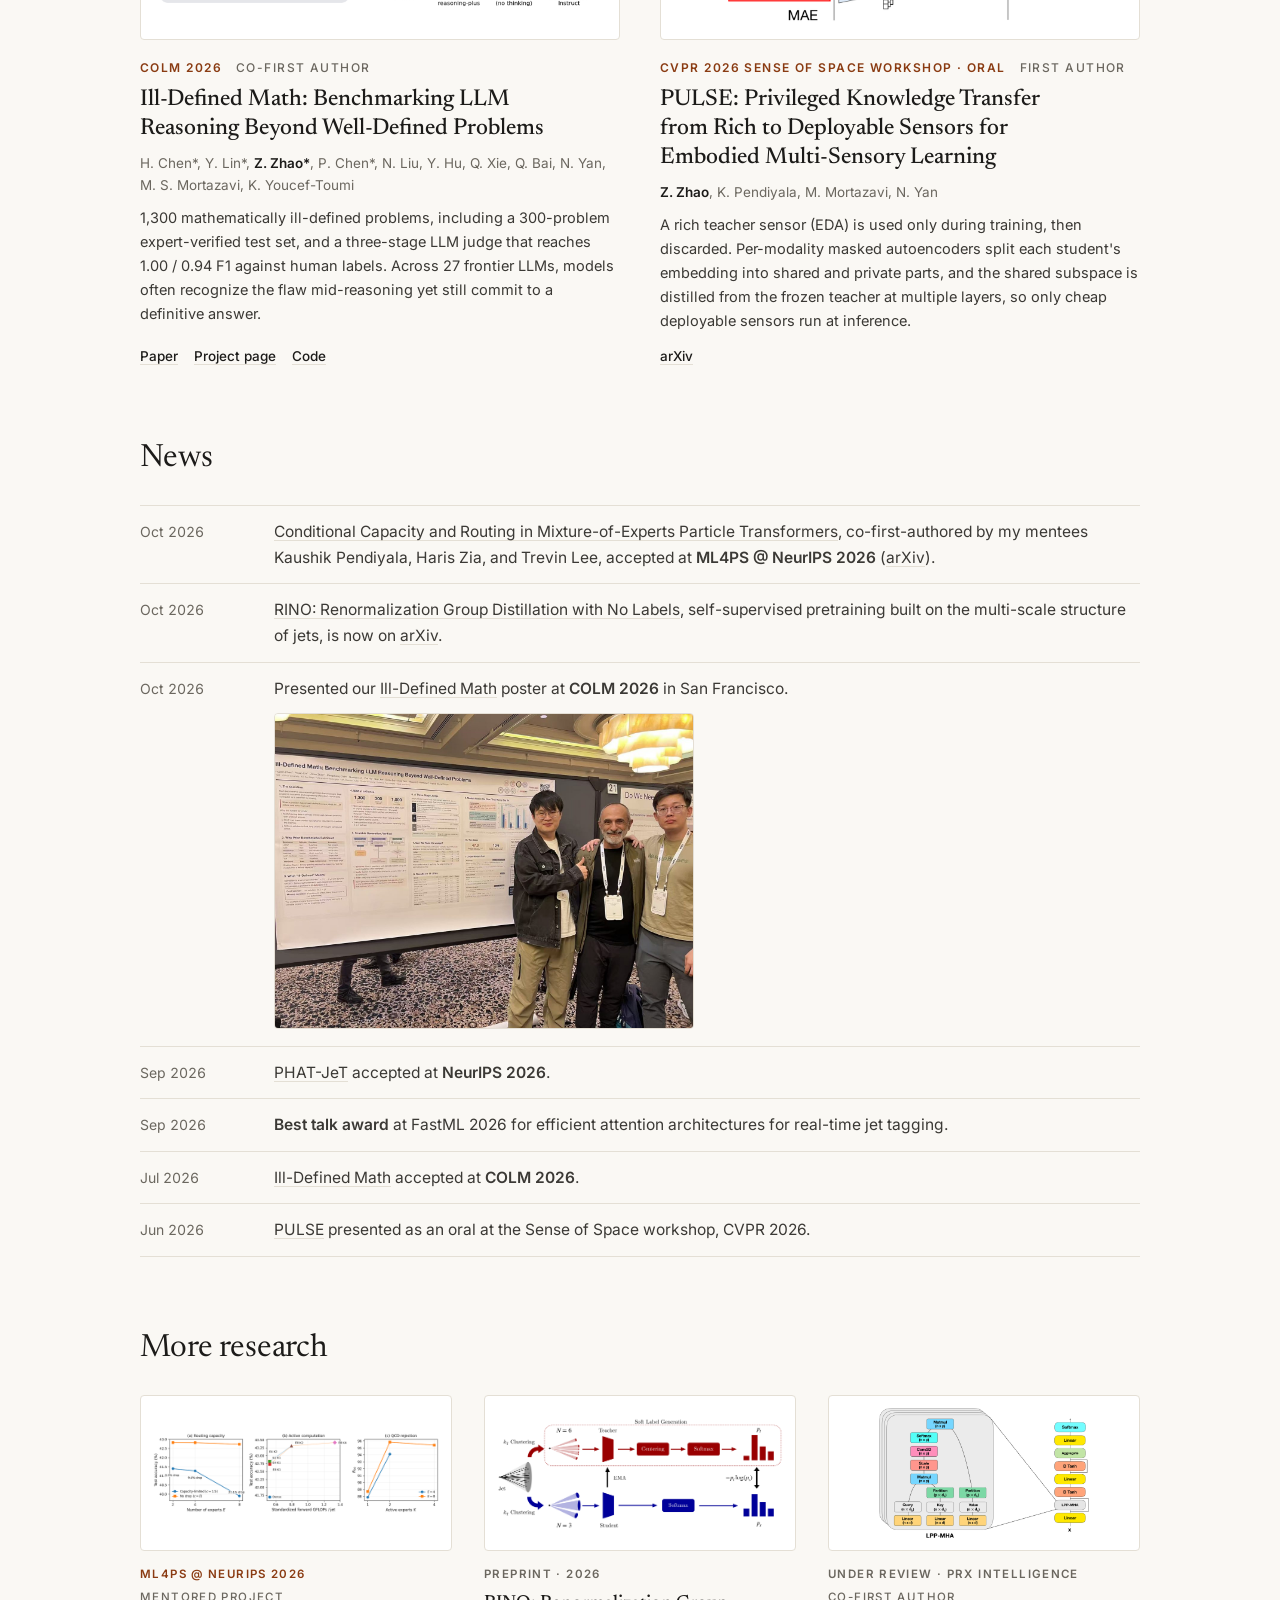
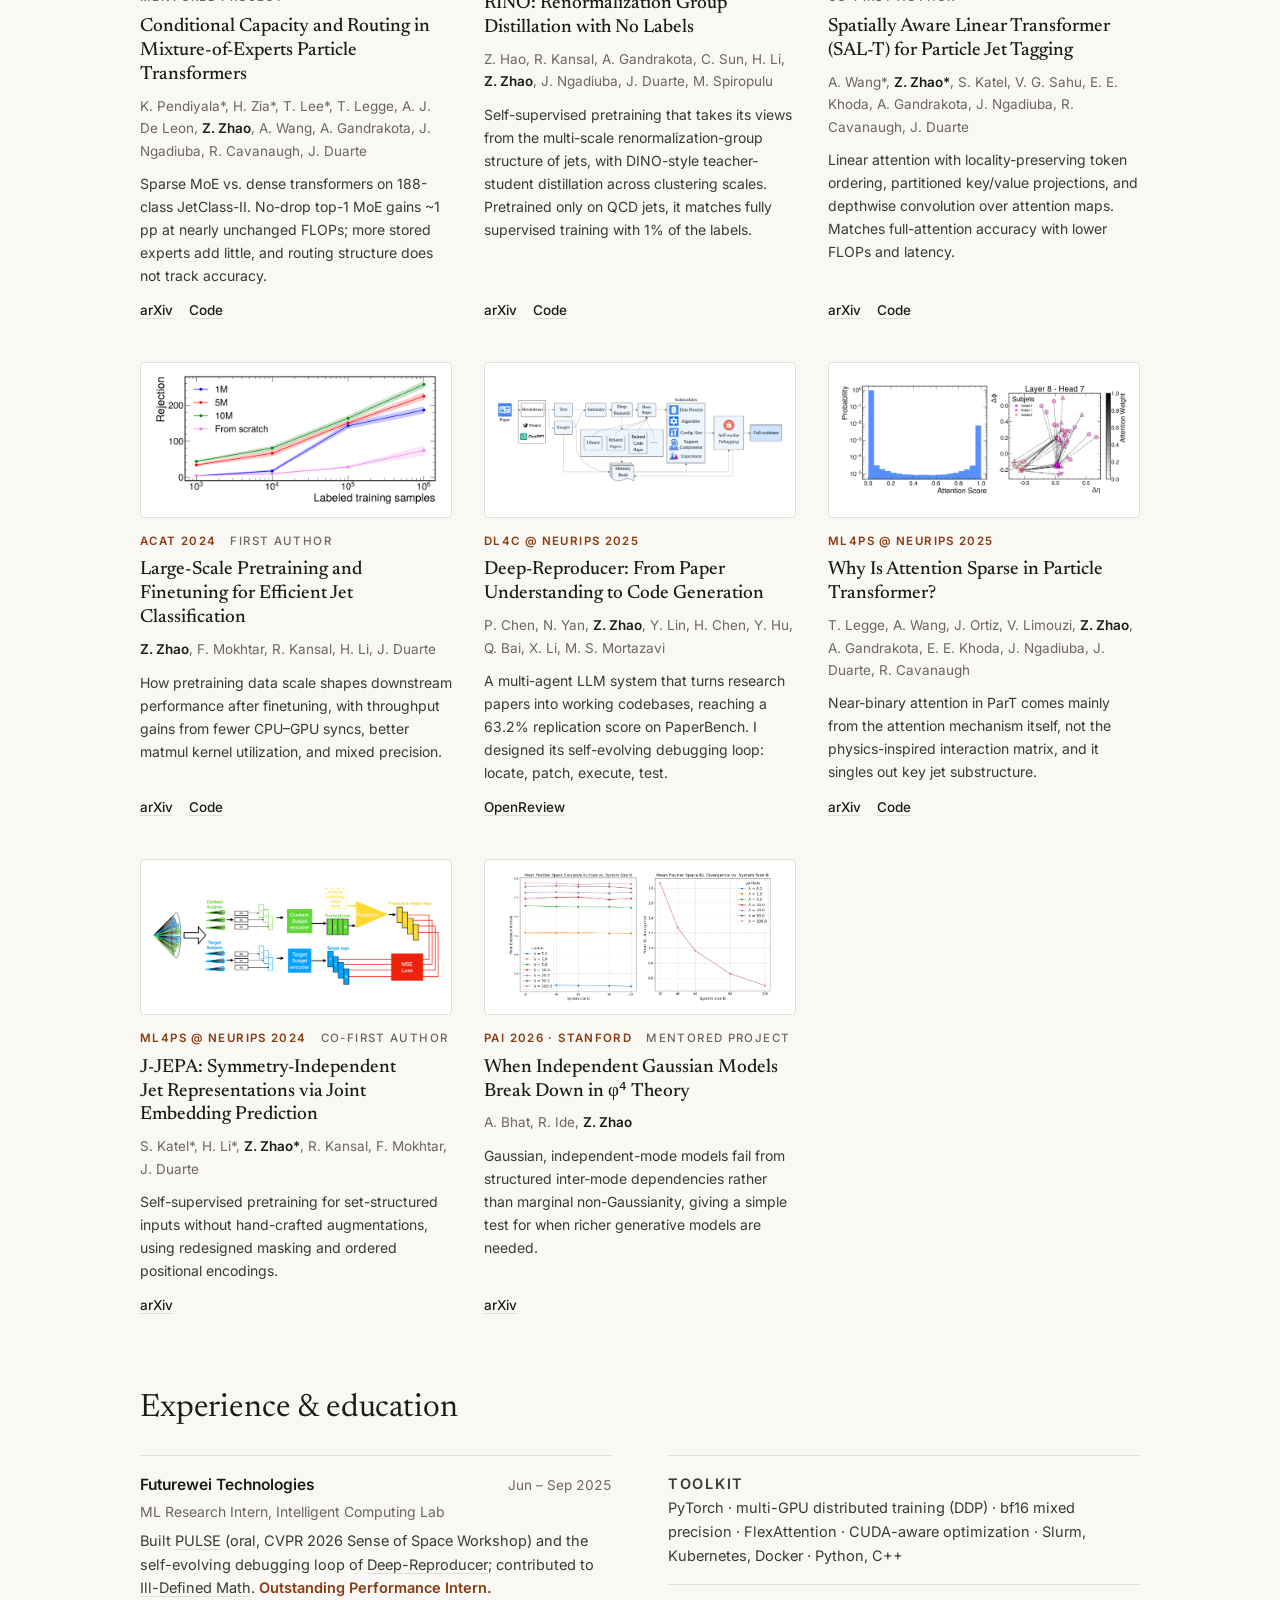
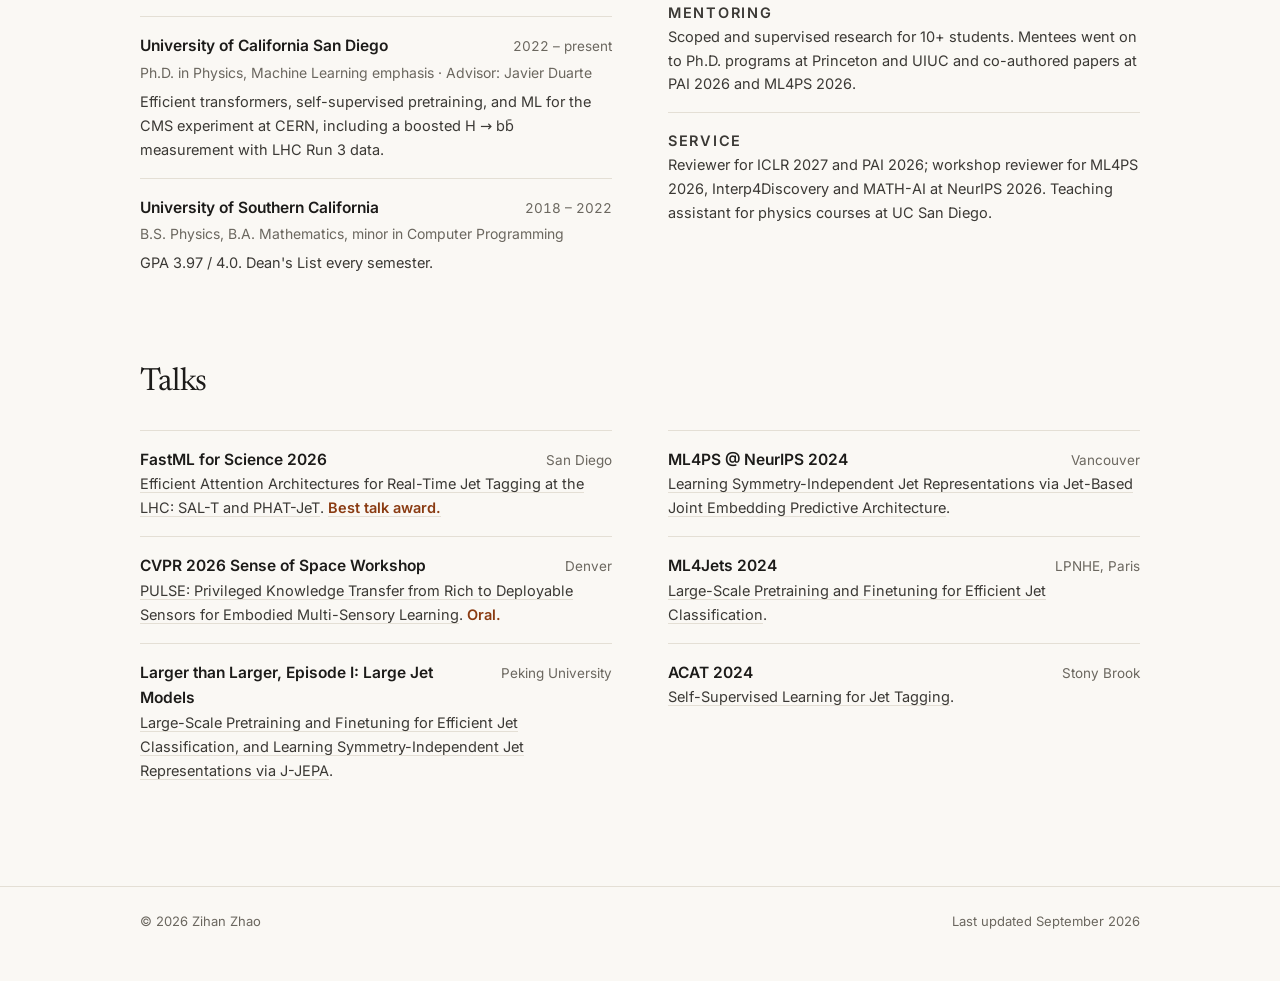
==== commit ecb84677: "Remove the Information-Loss Audits paper at the user's request Drop its card and figure, and update " ====
--- a/index.html
+++ b/index.html
@@ -191,13 +191,6 @@
         <div class="plinks"><a href="https://arxiv.org/abs/2412.05333">arXiv</a></div>
       </article>
 
-      <article class="card" id="audit">
-        <div class="fig"><img src="assets/figs/audit.png" alt="Gap between representation and raw-input error by task-generator class, for four encoders." loading="lazy"></div>
-        <div class="meta"><span class="venue venue--review">Under review · ML4PS 2026</span><span class="role">Mentored project</span></div>
-        <h3>Information-Loss Audits of Learned Representations Depend on the Task Generator</h3>
-        <p class="sum">Audits of what a representation discards mostly reflect the task-generator class, not the representation. Reporting a witness set recovers a planted factor on 3/4 encoders where the top witness misses it.</p>
-      </article>
-
       <article class="card" id="phi4">
         <div class="fig"><img src="assets/figs/phi4.png" alt="Position-space kurtosis and Fourier-space KL divergence versus system size for several coupling strengths." loading="lazy"></div>
         <div class="meta"><span class="venue">PAI 2026 · Stanford</span><span class="role">Mentored project</span></div>
